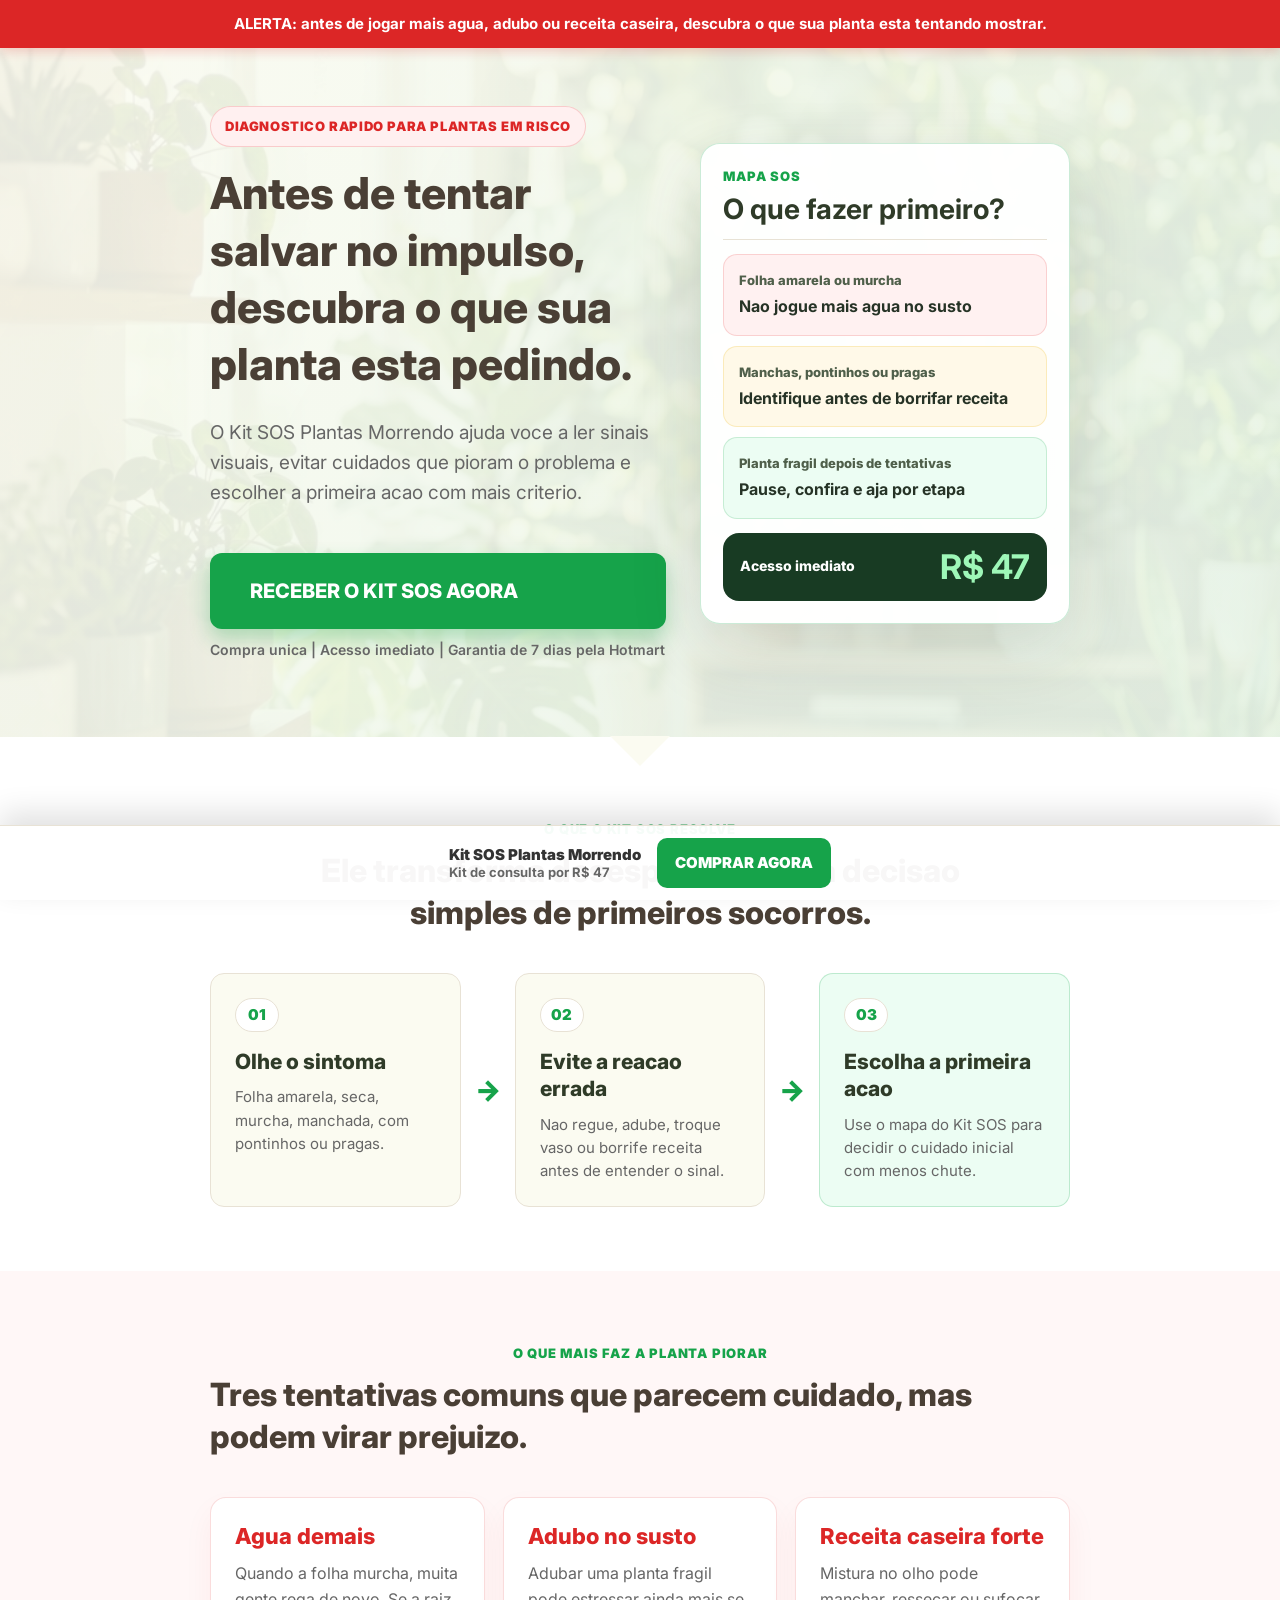
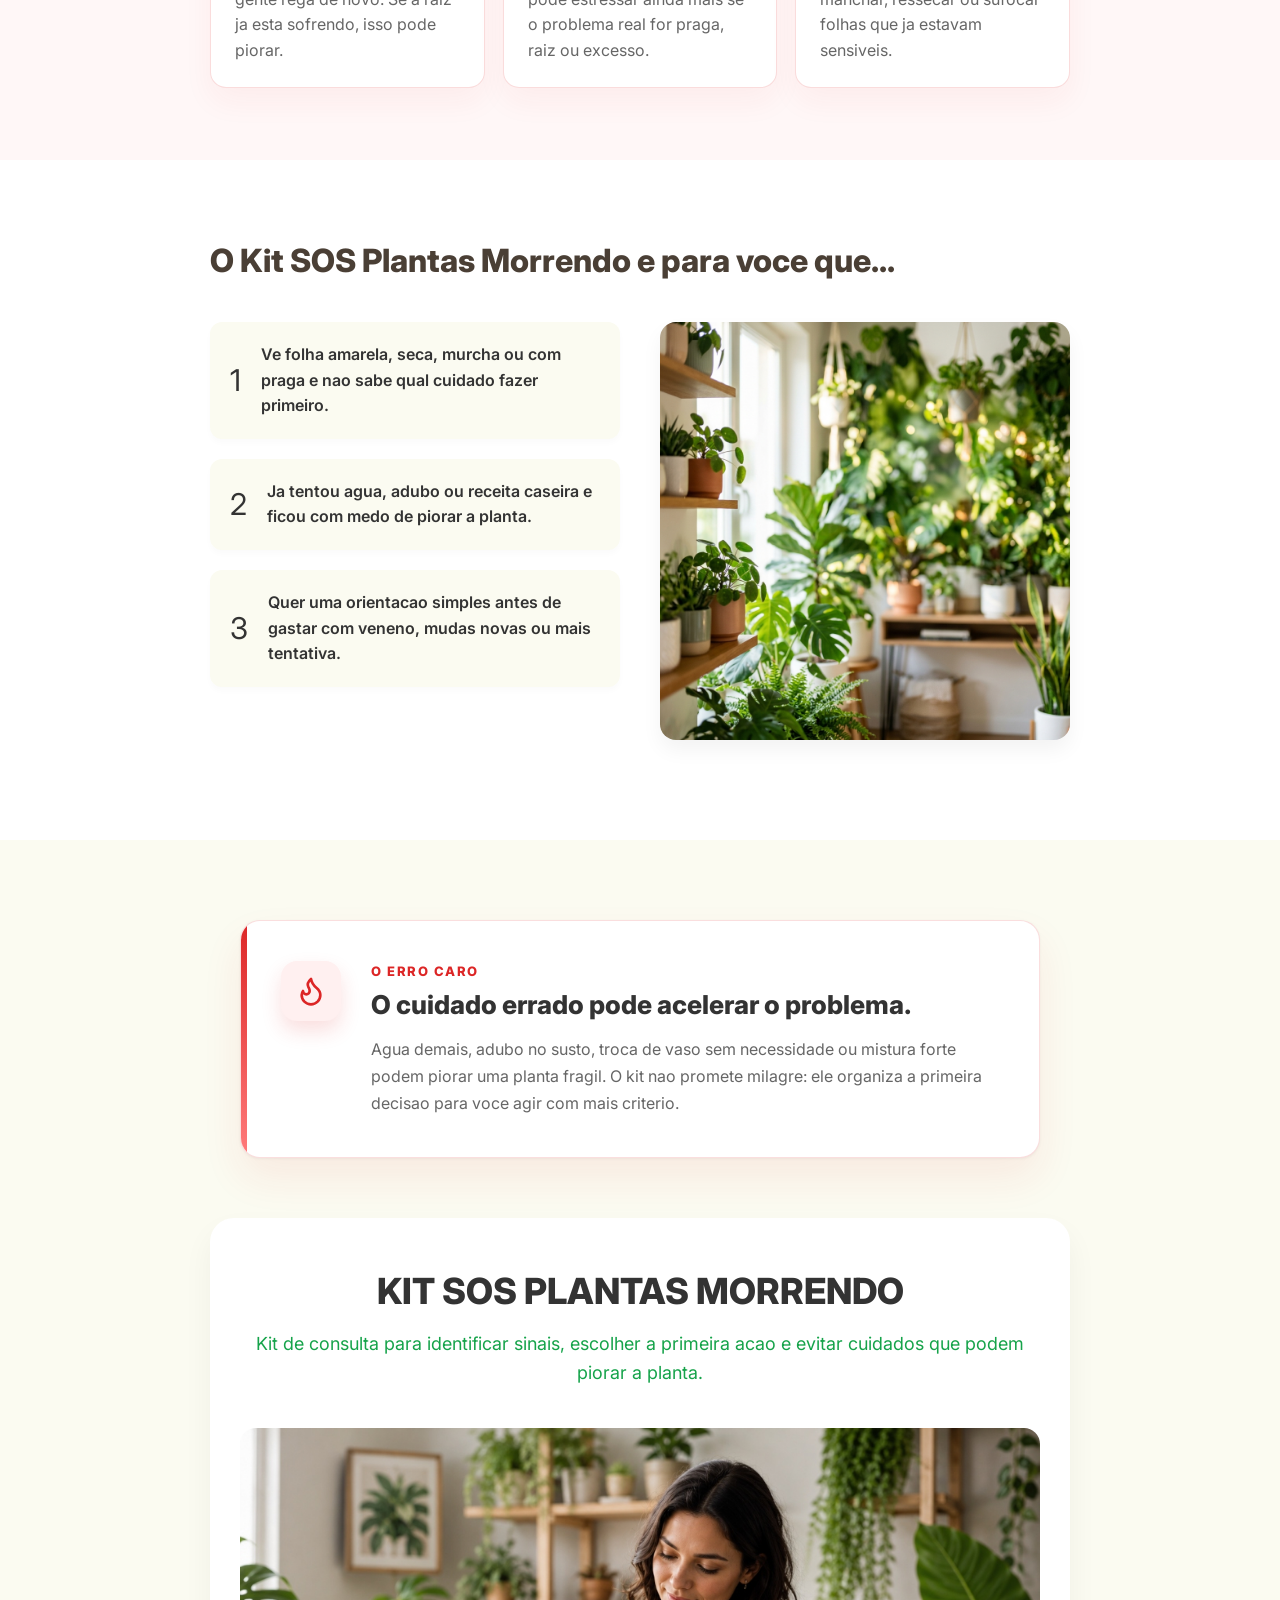
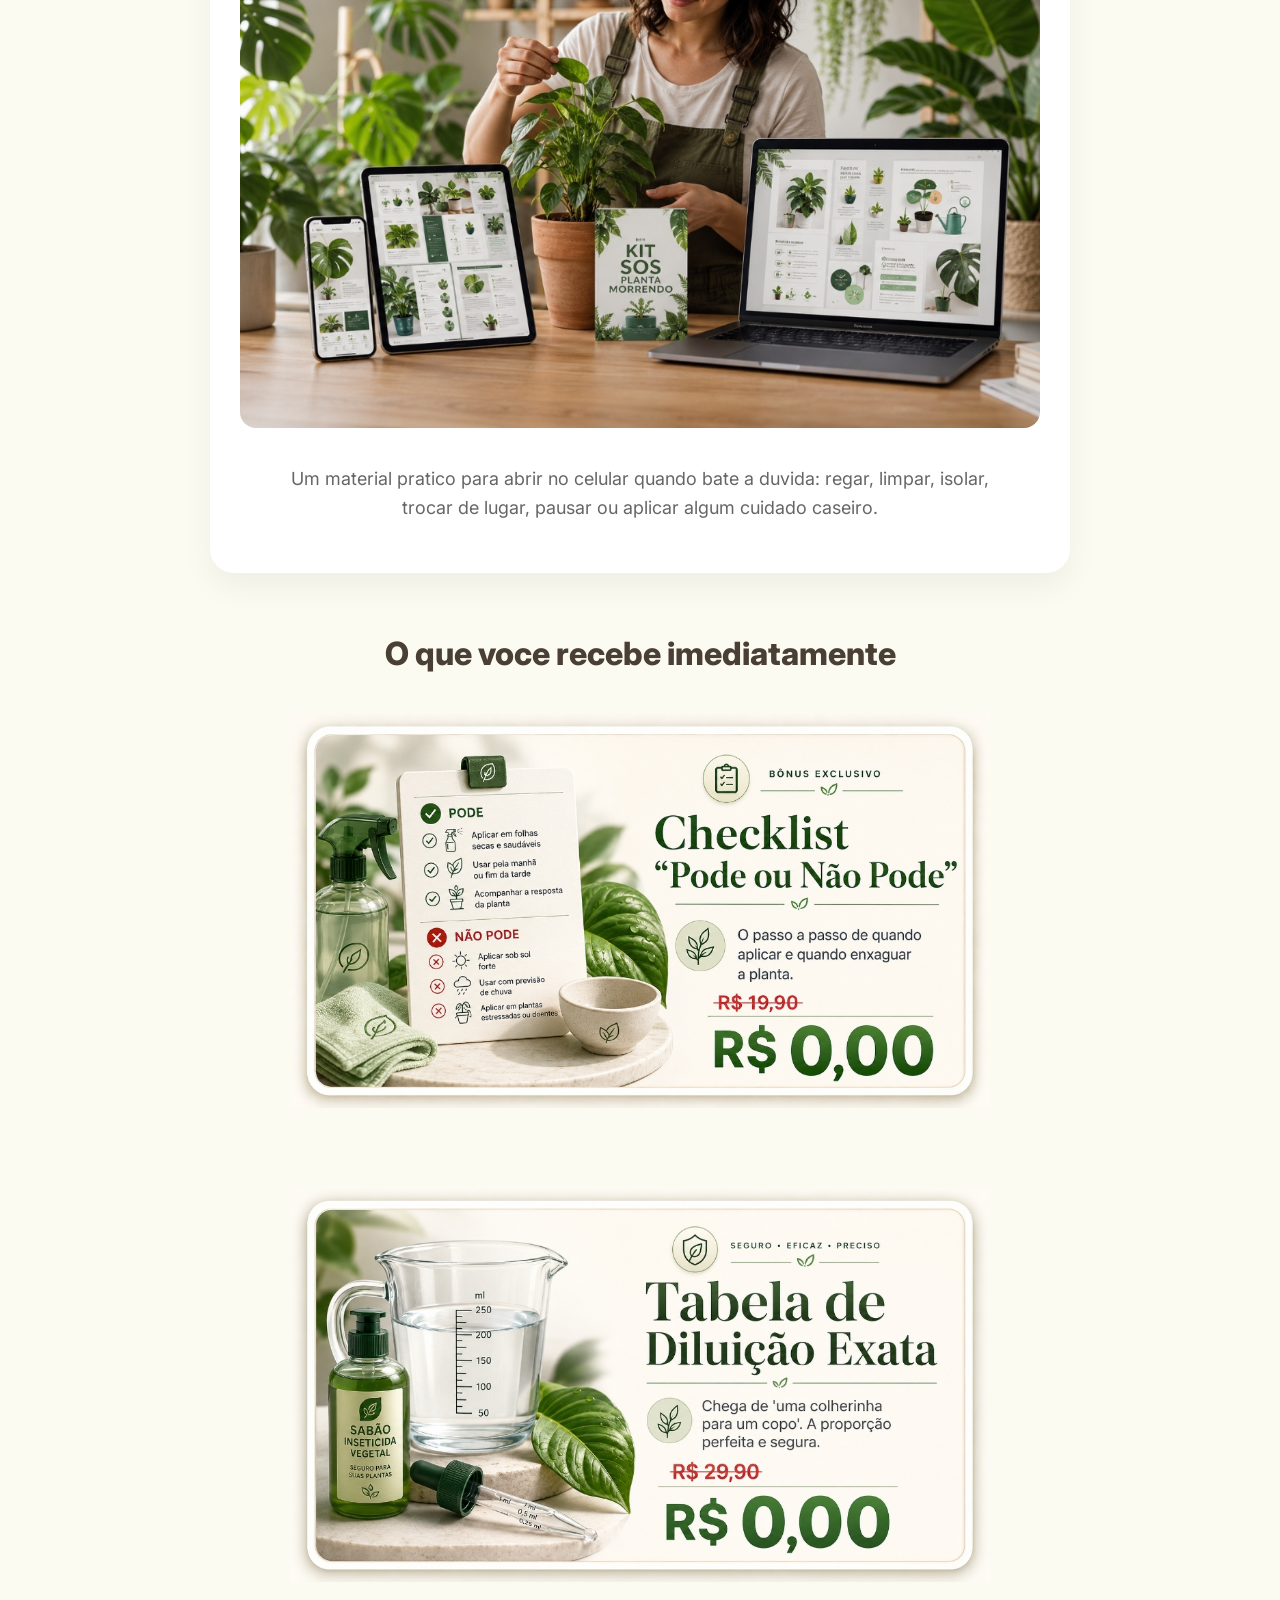
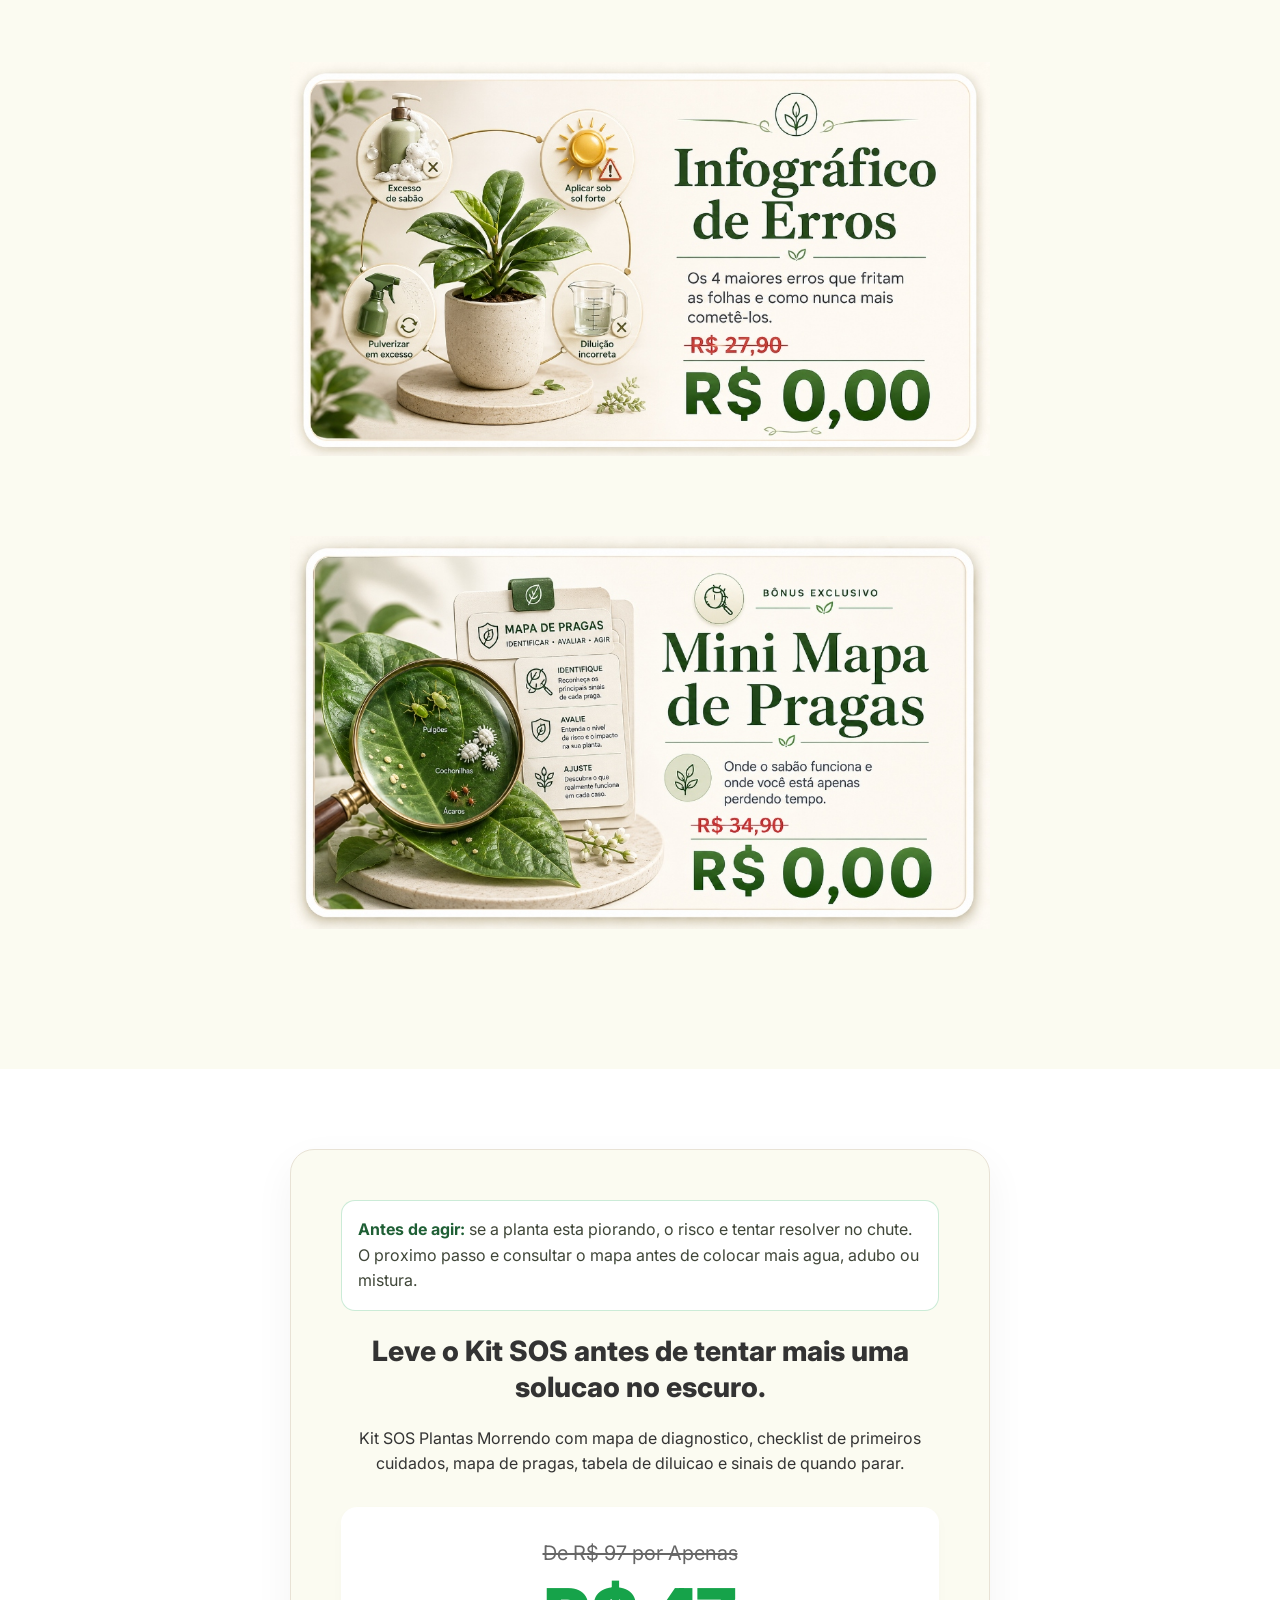
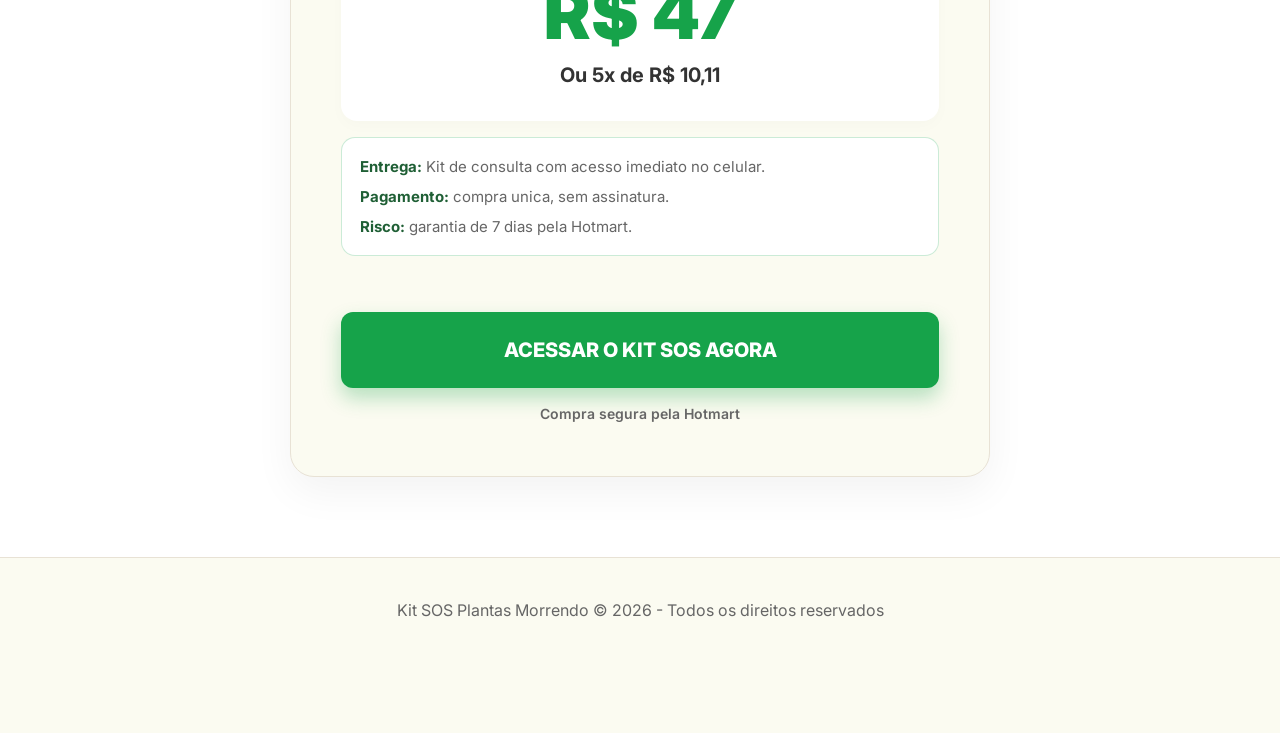
==== vendas.html @ 3dce49e3 "Redesign direct diagnostic funnel" ====
<!DOCTYPE html>
<html lang="pt-BR">
<head>
    <meta charset="UTF-8">
    <meta name="viewport" content="width=device-width, initial-scale=1.0">
    <title>Kit SOS Plantas Morrendo</title>
    <link rel="stylesheet" href="vendas.css">
    <link href="https://fonts.googleapis.com/css2?family=Inter:wght@400;600;700;800;900&display=swap" rel="stylesheet">
    <script src="tracking.js?v=20260601-1"></script>
</head>
<body>
    <div class="top-alert-banner">
        ALERTA: antes de jogar mais agua, adubo ou receita caseira, descubra o que sua planta esta tentando mostrar.
    </div>

    <header class="hero">
        <div class="container">
            <div class="hero-diagnostic">
                <div class="hero-copy-block">
                    <span class="hero-label">Diagnostico rapido para plantas em risco</span>
                    <h1 class="headline">Antes de tentar salvar no impulso, descubra o que sua planta esta pedindo.</h1>
                    <p class="subheadline">
                        O Kit SOS Plantas Morrendo ajuda voce a ler sinais visuais, evitar cuidados que pioram o problema e escolher a primeira acao com mais criterio.
                    </p>
                    <div class="hero-actions">
                        <a href="https://pay.hotmart.com/I105969372T?checkoutMode=10" class="btn-primary pulse-animation" data-checkout-source="hero">
                            RECEBER O KIT SOS AGORA
                        </a>
                        <p class="btn-subtext">Compra unica | Acesso imediato | Garantia de 7 dias pela Hotmart</p>
                    </div>
                </div>

                <div class="sos-panel">
                    <div class="sos-panel-header">
                        <span>Mapa SOS</span>
                        <strong>O que fazer primeiro?</strong>
                    </div>
                    <div class="symptom-row danger">
                        <span>Folha amarela ou murcha</span>
                        <strong>Nao jogue mais agua no susto</strong>
                    </div>
                    <div class="symptom-row warning">
                        <span>Manchas, pontinhos ou pragas</span>
                        <strong>Identifique antes de borrifar receita</strong>
                    </div>
                    <div class="symptom-row success">
                        <span>Planta fragil depois de tentativas</span>
                        <strong>Pause, confira e aja por etapa</strong>
                    </div>
                    <div class="sos-price">
                        <span>Acesso imediato</span>
                        <strong>R$ 47</strong>
                    </div>
                </div>
            </div>
        </div>
        <div class="triangle-divider"></div>
    </header>

    <section class="decision-section">
        <div class="container">
            <p class="section-eyebrow">O que o Kit SOS resolve</p>
            <h2 class="section-title">Ele transforma desespero em uma decisao simples de primeiros socorros.</h2>
            <div class="diagnostic-flow">
                <div class="flow-step">
                    <span>01</span>
                    <h3>Olhe o sintoma</h3>
                    <p>Folha amarela, seca, murcha, manchada, com pontinhos ou pragas.</p>
                </div>
                <div class="flow-arrow">-></div>
                <div class="flow-step">
                    <span>02</span>
                    <h3>Evite a reacao errada</h3>
                    <p>Nao regue, adube, troque vaso ou borrife receita antes de entender o sinal.</p>
                </div>
                <div class="flow-arrow">-></div>
                <div class="flow-step highlighted">
                    <span>03</span>
                    <h3>Escolha a primeira acao</h3>
                    <p>Use o mapa do Kit SOS para decidir o cuidado inicial com menos chute.</p>
                </div>
            </div>
        </div>
    </section>

    <section class="mistakes-section">
        <div class="container">
            <p class="section-eyebrow">O que mais faz a planta piorar</p>
            <h2 class="section-title">Tres tentativas comuns que parecem cuidado, mas podem virar prejuizo.</h2>
            <div class="mistake-grid">
                <div class="mistake-card">
                    <h3>Agua demais</h3>
                    <p>Quando a folha murcha, muita gente rega de novo. Se a raiz ja esta sofrendo, isso pode piorar.</p>
                </div>
                <div class="mistake-card">
                    <h3>Adubo no susto</h3>
                    <p>Adubar uma planta fragil pode estressar ainda mais se o problema real for praga, raiz ou excesso.</p>
                </div>
                <div class="mistake-card">
                    <h3>Receita caseira forte</h3>
                    <p>Mistura no olho pode manchar, ressecar ou sufocar folhas que ja estavam sensiveis.</p>
                </div>
            </div>
        </div>
    </section>

    <section class="for-you-section">
        <div class="container">
            <h2 class="section-title">O Kit SOS Plantas Morrendo e para voce que...</h2>

            <div class="for-you-grid">
                <div class="for-you-list">
                    <div class="for-you-item">
                        <div class="emoji">1</div>
                        <p>Ve folha amarela, seca, murcha ou com praga e nao sabe qual cuidado fazer primeiro.</p>
                    </div>
                    <div class="for-you-item">
                        <div class="emoji">2</div>
                        <p>Ja tentou agua, adubo ou receita caseira e ficou com medo de piorar a planta.</p>
                    </div>
                    <div class="for-you-item">
                        <div class="emoji">3</div>
                        <p>Quer uma orientacao simples antes de gastar com veneno, mudas novas ou mais tentativa.</p>
                    </div>
                </div>

                <div class="for-you-image">
                    <img src="assets/bg.png" alt="Pessoa cuidando de planta" class="sad-person-img">
                </div>
            </div>
        </div>
    </section>

    <section class="product-section">
        <div class="container text-center">
            <div class="premium-problem-card">
                <div class="problem-icon-wrapper pulse-animation">
                    <svg xmlns="http://www.w3.org/2000/svg" width="32" height="32" viewBox="0 0 24 24" fill="none" stroke="currentColor" stroke-width="2" stroke-linecap="round" stroke-linejoin="round"><path d="M8.5 14.5A2.5 2.5 0 0 0 11 12c0-1.38-.5-2-1-3-1.072-2.143-.224-4.054 2-6 .5 2.5 2 4.9 4 6.5 2 1.6 3 3.5 3 5.5a7 7 0 1 1-14 0c0-1.153.433-2.294 1-3a2.5 2.5 0 0 0 2.5 2.5z"/></svg>
                </div>
                <div class="problem-content">
                    <span class="problem-eyebrow">O erro caro</span>
                    <h3>O cuidado errado pode acelerar o problema.</h3>
                    <p>Agua demais, adubo no susto, troca de vaso sem necessidade ou mistura forte podem piorar uma planta fragil. O kit nao promete milagre: ele organiza a primeira decisao para voce agir com mais criterio.</p>
                </div>
            </div>

            <div class="product-reveal">
                <h1 class="product-logo">KIT SOS PLANTAS MORRENDO</h1>
                <p class="product-subtitle">Kit de consulta para identificar sinais, escolher a primeira acao e evitar cuidados que podem piorar a planta.</p>
                <img src="assets/kit-mockup-novo.jpg" alt="Kit SOS" class="product-hero-img" style="margin-bottom: 30px; width: 100%; max-width: 800px;">
                <p style="font-size: 18px; color: var(--text-muted); max-width: 700px; margin: 0 auto;">Um material pratico para abrir no celular quando bate a duvida: regar, limpar, isolar, trocar de lugar, pausar ou aplicar algum cuidado caseiro.</p>
            </div>

            <h2 class="section-title" style="margin-top: 60px;">O que voce recebe imediatamente</h2>
            <div class="deliverables-stack">
                <div class="deliverable-row"><img src="assets/entregavel-1.jpg" alt="Entregavel 1" class="del-full-image"></div>
                <div class="deliverable-row"><img src="assets/entregavel-2.jpg" alt="Entregavel 2" class="del-full-image"></div>
                <div class="deliverable-row"><img src="assets/entregavel-3.jpg" alt="Entregavel 3" class="del-full-image"></div>
                <div class="deliverable-row"><img src="assets/entregavel-4.jpg" alt="Entregavel 4" class="del-full-image"></div>
            </div>
        </div>
    </section>

    <section id="offer" class="offer-section">
        <div class="container text-center">
            <div class="offer-card">
                <div class="quiz-result-note">
                    <strong>Antes de agir:</strong> se a planta esta piorando, o risco e tentar resolver no chute. O proximo passo e consultar o mapa antes de colocar mais agua, adubo ou mistura.
                </div>

                <h2 class="offer-headline">Leve o Kit SOS antes de tentar mais uma solucao no escuro.</h2>
                <p class="offer-desc">Kit SOS Plantas Morrendo com mapa de diagnostico, checklist de primeiros cuidados, mapa de pragas, tabela de diluicao e sinais de quando parar.</p>

                <div class="price-box">
                    <p class="old-price">De R$ 97 por Apenas</p>
                    <div class="new-price">R$ 47</div>
                    <p class="installments">Ou 5x de R$ 10,11</p>
                </div>

                <div class="checkout-reassurance">
                    <div><strong>Entrega:</strong> Kit de consulta com acesso imediato no celular.</div>
                    <div><strong>Pagamento:</strong> compra unica, sem assinatura.</div>
                    <div><strong>Risco:</strong> garantia de 7 dias pela Hotmart.</div>
                </div>

                <a href="https://pay.hotmart.com/I105969372T?checkoutMode=10" class="btn-primary large pulse-animation" style="width: 100%; max-width: 100%;" data-checkout-source="offer_card">
                    ACESSAR O KIT SOS AGORA
                </a>

                <p class="btn-subtext" style="color: #666; margin-top: 15px;">Compra segura pela Hotmart</p>
            </div>
        </div>
    </section>

    <footer class="footer">
        <div class="container text-center">
            <p>Kit SOS Plantas Morrendo © 2026 - Todos os direitos reservados</p>
        </div>
    </footer>

    <div class="sticky-cta">
        <div>
            <strong>Kit SOS Plantas Morrendo</strong>
            <span>Kit de consulta por R$ 47</span>
        </div>
        <a href="https://pay.hotmart.com/I105969372T?checkoutMode=10" data-checkout-source="sticky_cta">Comprar agora</a>
    </div>
</body>
</html>
---- vendas.css ----
:root {
    --bg-main: #fbfbf1; /* Match the exact image background color */
    --bg-white: #ffffff;
    --primary-green: #16a34a;
    --text-main: #333333;
    --text-muted: #666666;
    --danger: #dc2626;
    --card-border: #e8e2d5;
}

* {
    margin: 0;
    padding: 0;
    box-sizing: border-box;
}

body {
    background-color: var(--bg-main);
    color: var(--text-main);
    font-family: 'Inter', sans-serif;
    line-height: 1.6;
    overflow-x: hidden;
}

.top-alert-banner {
    background-color: var(--danger);
    color: white;
    text-align: center;
    padding: 12px 20px;
    font-size: 15px;
    font-weight: 700;
    width: 100%;
    position: relative;
    z-index: 50;
    box-shadow: 0 4px 10px rgba(220, 38, 38, 0.2);
}

.container {
    width: 100%;
    max-width: 900px;
    margin: 0 auto;
    padding: 0 20px;
}
.text-center { text-align: center; }

h1, h2, h3, h4 {
    font-weight: 800;
    line-height: 1.3;
    color: var(--text-main);
}

.highlight-danger { color: var(--danger); }

/* Buttons */
.btn-primary {
    display: inline-block;
    background: var(--primary-green);
    color: white;
    font-size: 20px;
    font-weight: 800;
    text-decoration: none;
    padding: 22px 40px;
    border-radius: 12px;
    box-shadow: 0 10px 20px rgba(22, 163, 74, 0.3);
    transition: all 0.3s ease;
    text-transform: uppercase;
    width: 100%;
    max-width: 600px;
    margin-top: 30px;
}
.btn-primary:hover {
    transform: translateY(-3px);
    box-shadow: 0 15px 30px rgba(22, 163, 74, 0.4);
}
.btn-primary.compact {
    max-width: 420px;
    padding: 18px 26px;
    font-size: 18px;
    margin-top: 18px;
}
.btn-subtext {
    display: block;
    font-size: 14px;
    font-weight: 600;
    color: var(--text-muted);
    margin-top: 10px;
}
.pulse-animation {
    animation: pulseBtn 2s infinite;
}
@keyframes pulseBtn {
    0% { transform: scale(1); }
    50% { transform: scale(1.02); }
    100% { transform: scale(1); }
}

/* Hero Section */
.hero {
    padding: 58px 0 76px 0;
    background:
        linear-gradient(120deg, rgba(251, 251, 241, 0.92), rgba(232, 245, 233, 0.94)),
        url("assets/bg.png") center/cover;
    position: relative;
}
.hero-diagnostic {
    align-items: center;
    display: grid;
    gap: 34px;
    grid-template-columns: minmax(0, 1.05fr) minmax(320px, 0.85fr);
}
.hero-copy-block {
    max-width: 620px;
}
.hero-label {
    background: #fff0f0;
    border: 1px solid rgba(220, 38, 38, 0.18);
    border-radius: 999px;
    color: var(--danger);
    display: inline-block;
    font-size: 13px;
    font-weight: 900;
    letter-spacing: 0.6px;
    margin-bottom: 18px;
    padding: 9px 14px;
    text-transform: uppercase;
}
.headline {
    font-size: 44px;
    margin-bottom: 24px;
    color: #4a3f35; /* Dark brown/gray */
}
.subheadline {
    font-size: 19px;
    color: var(--text-muted);
    max-width: 610px;
    margin: 0 0 14px;
}
.hero-actions {
    max-width: 560px;
}
.sos-panel {
    background: rgba(255, 255, 255, 0.96);
    border: 1px solid rgba(22, 163, 74, 0.22);
    border-radius: 20px;
    box-shadow: 0 26px 70px rgba(47, 59, 40, 0.16);
    padding: 22px;
}
.sos-panel-header {
    border-bottom: 1px solid var(--card-border);
    margin-bottom: 14px;
    padding-bottom: 14px;
}
.sos-panel-header span {
    color: var(--primary-green);
    display: block;
    font-size: 13px;
    font-weight: 900;
    letter-spacing: 0.8px;
    text-transform: uppercase;
}
.sos-panel-header strong {
    color: #2f3b28;
    display: block;
    font-size: 28px;
    line-height: 1.15;
    margin-top: 6px;
}
.symptom-row {
    border-radius: 14px;
    display: grid;
    gap: 3px;
    margin-bottom: 10px;
    padding: 15px;
}
.symptom-row span {
    color: #4f5f4a;
    font-size: 13px;
    font-weight: 800;
}
.symptom-row strong {
    color: #263326;
    font-size: 16px;
}
.symptom-row.danger {
    background: #fff1f1;
    border: 1px solid rgba(220, 38, 38, 0.16);
}
.symptom-row.warning {
    background: #fff9e8;
    border: 1px solid rgba(234, 179, 8, 0.2);
}
.symptom-row.success {
    background: #ecfdf3;
    border: 1px solid rgba(22, 163, 74, 0.18);
}
.sos-price {
    align-items: center;
    background: #183b23;
    border-radius: 16px;
    color: #ffffff;
    display: flex;
    justify-content: space-between;
    margin-top: 14px;
    padding: 17px;
}
.sos-price span {
    font-size: 14px;
    font-weight: 800;
}
.sos-price strong {
    color: #9ef7b8;
    font-size: 34px;
    line-height: 1;
}

.hero-offer-panel {
    align-items: center;
    background: #ffffff;
    border: 1px solid rgba(22, 163, 74, 0.22);
    border-radius: 18px;
    box-shadow: 0 18px 42px rgba(22, 163, 74, 0.1);
    display: grid;
    gap: 18px;
    grid-template-columns: 1.4fr 0.7fr;
    margin: 28px auto 0;
    max-width: 780px;
    padding: 26px;
    text-align: left;
}
.hero-offer-kicker {
    color: var(--primary-green);
    display: block;
    font-size: 13px;
    font-weight: 900;
    letter-spacing: 0.7px;
    margin-bottom: 8px;
    text-transform: uppercase;
}
.hero-offer-copy h2 {
    color: #2f3b28;
    font-size: 28px;
    margin-bottom: 14px;
}
.hero-offer-copy ul {
    display: grid;
    gap: 10px;
    list-style: none;
}
.hero-offer-copy li {
    color: #3f4638;
    font-weight: 700;
    padding-left: 24px;
    position: relative;
}
.hero-offer-copy li::before {
    background: var(--primary-green);
    border-radius: 99px;
    content: "";
    height: 8px;
    left: 4px;
    position: absolute;
    top: 0.65em;
    width: 8px;
}
.hero-price-box {
    background: #ecfdf3;
    border: 1px solid rgba(22, 163, 74, 0.18);
    border-radius: 16px;
    padding: 22px;
    text-align: center;
}
.hero-price-box span,
.hero-price-box small {
    color: #4b6652;
    display: block;
    font-weight: 800;
}
.hero-price-box strong {
    color: var(--primary-green);
    display: block;
    font-size: 48px;
    line-height: 1;
    margin: 8px 0;
}
.compact-proof {
    margin-top: 28px;
    opacity: 0.96;
}
.compact-proof .ba-box {
    width: 220px;
}

.fast-offer-card {
    background: #ffffff;
    border: 2px solid rgba(22, 163, 74, 0.22);
    border-radius: 18px;
    box-shadow: 0 18px 40px rgba(22, 163, 74, 0.1);
    margin: 28px auto 0;
    max-width: 720px;
    padding: 26px;
    text-align: center;
}
.fast-offer-eyebrow {
    color: var(--primary-green);
    font-size: 13px;
    font-weight: 900;
    letter-spacing: 0.7px;
    margin-bottom: 8px;
    text-transform: uppercase;
}
.fast-offer-card h2 {
    color: #2f3b28;
    font-size: 26px;
    margin-bottom: 10px;
}
.fast-offer-card p {
    color: var(--text-muted);
    font-size: 16px;
    margin: 0 auto;
    max-width: 620px;
}
.fast-offer-points {
    display: flex;
    flex-wrap: wrap;
    gap: 10px;
    justify-content: center;
    margin-top: 18px;
}
.fast-offer-points span {
    background: #ecfdf3;
    border: 1px solid rgba(22, 163, 74, 0.2);
    border-radius: 999px;
    color: #116b34;
    font-size: 13px;
    font-weight: 800;
    padding: 8px 12px;
}

/* Before / After Container */
.before-after-container {
    display: flex;
    align-items: center;
    justify-content: center;
    gap: 20px;
    margin: 40px 0;
}
.ba-box {
    background: white;
    padding: 15px;
    border-radius: 16px;
    box-shadow: 0 15px 30px rgba(0,0,0,0.05);
    width: 280px;
    position: relative;
}
.ba-badge {
    position: absolute;
    top: -15px;
    left: 50%;
    transform: translateX(-50%);
    color: white;
    padding: 8px 16px;
    border-radius: 20px;
    font-size: 14px;
    font-weight: 800;
    white-space: nowrap;
    box-shadow: 0 5px 15px rgba(0,0,0,0.1);
}
.badge-danger { background: var(--danger); }
.badge-success { background: var(--primary-green); }

.ba-img {
    width: 100%;
    aspect-ratio: 9/16;
    height: auto;
    object-fit: contain;
    border-radius: 10px;
}
.ba-arrow {
    font-size: 40px;
    color: var(--primary-green);
    font-weight: 900;
    animation: pointRight 1.5s infinite ease-in-out;
}
@keyframes pointRight {
    0% { transform: translateX(0); }
    50% { transform: translateX(15px); }
    100% { transform: translateX(0); }
}

/* Triangle Divider */
.triangle-divider {
    width: 0; 
    height: 0; 
    border-left: 30px solid transparent;
    border-right: 30px solid transparent;
    border-top: 30px solid var(--bg-main);
    margin: 0 auto;
    position: absolute;
    bottom: -29px;
    left: 50%;
    transform: translateX(-50%);
    z-index: 10;
}

/* Decision Section */
.decision-section {
    background: #ffffff;
    padding: 82px 0 64px;
}
.section-eyebrow {
    color: var(--primary-green);
    font-size: 13px;
    font-weight: 900;
    letter-spacing: 0.8px;
    margin-bottom: 10px;
    text-align: center;
    text-transform: uppercase;
}
.decision-section .section-title {
    margin-left: auto;
    margin-right: auto;
    max-width: 760px;
    text-align: center;
}
.diagnostic-flow {
    align-items: stretch;
    display: grid;
    gap: 14px;
    grid-template-columns: 1fr auto 1fr auto 1fr;
}
.flow-step {
    background: var(--bg-main);
    border: 1px solid var(--card-border);
    border-radius: 14px;
    padding: 24px;
}
.flow-step.highlighted {
    background: #ecfdf3;
    border-color: rgba(22, 163, 74, 0.22);
}
.flow-step span {
    align-items: center;
    background: #ffffff;
    border: 1px solid var(--card-border);
    border-radius: 999px;
    color: var(--primary-green);
    display: flex;
    font-size: 15px;
    font-weight: 900;
    height: 34px;
    justify-content: center;
    margin-bottom: 16px;
    width: 44px;
}
.flow-step h3 {
    color: #2f3b28;
    font-size: 21px;
    margin-bottom: 10px;
}
.flow-step p {
    color: var(--text-muted);
    font-size: 15px;
    line-height: 1.55;
}
.flow-arrow {
    align-self: center;
    color: var(--primary-green);
    font-size: 28px;
    font-weight: 900;
}

.mistakes-section {
    background: #fff7f7;
    padding: 72px 0;
}
.mistake-grid {
    display: grid;
    gap: 18px;
    grid-template-columns: repeat(3, 1fr);
}
.mistake-card {
    background: #ffffff;
    border: 1px solid rgba(220, 38, 38, 0.16);
    border-radius: 16px;
    box-shadow: 0 14px 30px rgba(220, 38, 38, 0.05);
    padding: 24px;
}
.mistake-card h3 {
    color: var(--danger);
    font-size: 22px;
    margin-bottom: 10px;
}
.mistake-card p {
    color: var(--text-muted);
    font-size: 16px;
}

/* For You Section */
.for-you-section {
    padding: 80px 0 60px 0;
    background: white;
}
.section-title {
    font-size: 32px;
    margin-bottom: 40px;
    color: #4a3f35;
}
.for-you-grid {
    display: flex;
    align-items: stretch;
    gap: 40px;
    margin-bottom: 40px;
}
.for-you-list {
    flex: 1;
    display: flex;
    flex-direction: column;
    gap: 20px;
}
.for-you-item {
    background: var(--bg-main);
    padding: 20px;
    border-radius: 12px;
    display: flex;
    align-items: center;
    gap: 20px;
    box-shadow: 0 4px 6px rgba(0,0,0,0.02);
}
.for-you-item .emoji {
    font-size: 30px;
}
.for-you-item p {
    font-weight: 600;
    font-size: 16px;
}
.for-you-image {
    flex: 1;
}
.sad-person-img {
    width: 100%;
    height: 100%;
    object-fit: cover;
    border-radius: 16px;
    box-shadow: 0 10px 20px rgba(0,0,0,0.05);
}

.enfim-box {
    text-align: center;
    max-width: 700px;
    margin: 60px auto 0 auto;
}
.enfim-box p {
    font-size: 20px;
    color: var(--text-muted);
    font-weight: 600;
    margin-bottom: 10px;
}
.enfim-box h3 {
    font-size: 24px;
    color: var(--primary-green);
}

/* Product Details */
.product-section {
    padding: 80px 0;
    background: var(--bg-main);
}
.premium-problem-card {
    background: #ffffff;
    border-radius: 20px;
    padding: 40px;
    margin: 0 auto 60px auto;
    max-width: 800px;
    display: flex;
    gap: 30px;
    align-items: flex-start;
    text-align: left;
    box-shadow: 0 20px 40px rgba(220, 38, 38, 0.08), 0 1px 3px rgba(0,0,0,0.05);
    border: 1px solid rgba(220, 38, 38, 0.15);
    position: relative;
    overflow: hidden;
}
.premium-problem-card::before {
    content: '';
    position: absolute;
    top: 0;
    left: 0;
    width: 6px;
    height: 100%;
    background: linear-gradient(180deg, var(--danger) 0%, #ff7b7b 100%);
}
.problem-icon-wrapper {
    background: #fff0f0;
    color: var(--danger);
    width: 60px;
    height: 60px;
    border-radius: 16px;
    display: flex;
    align-items: center;
    justify-content: center;
    flex-shrink: 0;
    box-shadow: 0 10px 20px rgba(220, 38, 38, 0.15);
}
.problem-content {
    flex: 1;
}
.problem-eyebrow {
    font-size: 13px;
    text-transform: uppercase;
    font-weight: 800;
    color: var(--danger);
    letter-spacing: 1.5px;
    margin-bottom: 8px;
    display: block;
}
.problem-content h3 {
    font-size: 26px;
    color: var(--text-main);
    margin-bottom: 15px;
    line-height: 1.2;
}
.problem-content p {
    font-size: 16px;
    color: var(--text-muted);
    line-height: 1.7;
}
.text-danger {
    color: var(--danger);
    font-weight: 700;
}

.product-reveal {
    background: white;
    padding: 50px 20px;
    border-radius: 24px;
    box-shadow: 0 15px 30px rgba(0,0,0,0.05);
}
.product-logo {
    font-size: 36px;
    color: var(--text-main);
    margin-bottom: 15px;
}
.product-subtitle {
    font-size: 18px;
    color: var(--primary-green);
    margin-bottom: 40px;
}
.product-hero-img {
    max-width: 100%;
    width: 500px;
    border-radius: 16px;
}

.deliverables-stack {
    display: flex;
    flex-direction: column;
    gap: 20px;
    max-width: 750px;
    margin: 40px auto 0 auto;
}
.deliverable-row {
    background: transparent;
    display: flex;
    flex-direction: column;
    align-items: center;
    gap: 15px;
    margin-bottom: 60px;
}
.del-full-image {
    width: 100%;
    max-width: 700px;
    height: auto;
    transition: transform 0.4s cubic-bezier(0.175, 0.885, 0.32, 1.275);
    cursor: pointer;
}
.del-full-image:hover {
    transform: scale(1.03);
}
.del-price {
    display: flex;
    flex-direction: row;
    align-items: center;
    justify-content: center;
    gap: 15px;
}
.price-strikethrough {
    font-size: 20px;
    color: var(--danger);
    text-decoration: line-through;
    font-weight: 600;
}
.price-free {
    font-size: 28px;
    color: var(--primary-green);
    font-weight: 900;
    background: #e8f5e9;
    padding: 5px 15px;
    border-radius: 8px;
}

/* Offer Section */
.offer-section {
    padding: 80px 0;
    background: white;
}

.wpp-grid {
    display: grid;
    grid-template-columns: repeat(auto-fit, minmax(250px, 1fr));
    gap: 20px;
    margin-bottom: 60px;
}
.wpp-print {
    background: var(--bg-main);
    padding: 10px;
    border-radius: 12px;
    border: 1px solid var(--card-border);
    box-shadow: 0 10px 20px rgba(0,0,0,0.02);
}
.wpp-print img {
    width: 100%;
    border-radius: 8px;
}

.offer-card {
    background: var(--bg-main);
    padding: 50px;
    border-radius: 24px;
    max-width: 700px;
    margin: 0 auto;
    border: 1px solid var(--card-border);
    box-shadow: 0 15px 40px rgba(0,0,0,0.05);
}
.quiz-result-note {
    background: #ffffff;
    border: 1px solid rgba(22, 163, 74, 0.22);
    border-radius: 14px;
    color: #3f4638;
    margin-bottom: 22px;
    padding: 16px;
    text-align: left;
}
.quiz-result-note strong {
    color: #1f5f35;
}
.offer-headline {
    font-size: 28px;
    margin-bottom: 20px;
}
.price-box {
    background: white;
    padding: 30px;
    border-radius: 16px;
    margin: 30px 0;
    box-shadow: 0 5px 15px rgba(0,0,0,0.02);
}
.checkout-reassurance {
    background: #ffffff;
    border: 1px solid rgba(22, 163, 74, 0.22);
    border-radius: 14px;
    color: var(--text-muted);
    display: grid;
    gap: 8px;
    margin: -14px 0 26px;
    padding: 18px;
    text-align: left;
}
.checkout-reassurance div {
    font-size: 15px;
    line-height: 1.45;
}
.checkout-reassurance strong {
    color: #1f5f35;
}
.old-price {
    font-size: 20px;
    text-decoration: line-through;
    color: var(--text-muted);
}
.new-price {
    font-size: 70px;
    font-weight: 900;
    color: var(--primary-green);
    line-height: 1;
    margin: 10px 0;
}
.installments {
    font-size: 20px;
    font-weight: 700;
}

/* Footer */
.footer {
    padding: 40px 0 110px;
    background: var(--bg-main);
    color: var(--text-muted);
    border-top: 1px solid var(--card-border);
}

.sticky-cta {
    align-items: center;
    background: rgba(255, 255, 255, 0.96);
    border-top: 1px solid var(--card-border);
    bottom: 0;
    box-shadow: 0 -12px 30px rgba(0, 0, 0, 0.12);
    display: flex;
    gap: 16px;
    justify-content: center;
    left: 0;
    padding: 12px 18px;
    position: fixed;
    right: 0;
    z-index: 9998;
}
.sticky-cta div {
    display: flex;
    flex-direction: column;
    line-height: 1.25;
}
.sticky-cta strong {
    color: var(--text-main);
    font-size: 15px;
    font-weight: 900;
}
.sticky-cta span {
    color: var(--text-muted);
    font-size: 13px;
    font-weight: 700;
}
.sticky-cta a {
    background: var(--primary-green);
    border-radius: 10px;
    color: #ffffff;
    font-size: 15px;
    font-weight: 900;
    padding: 13px 18px;
    text-decoration: none;
    text-transform: uppercase;
    white-space: nowrap;
}

/* Testimonial Carousel */
.testimonial-carousel-container {
    height: 350px;
    width: 100%;
    display: flex;
    flex-direction: column;
    align-items: center;
    justify-content: center;
    position: relative;
    margin-bottom: 60px;
}
.tc-wrapper {
    position: relative;
    width: 320px;
    height: 280px;
}
.tc-card {
    position: absolute;
    width: 100%;
    height: 100%;
    border-radius: 16px;
    background: white; /* clear white */
    box-shadow: 0 10px 30px rgba(0,0,0,0.08);
    border: 1px solid var(--card-border);
    padding: 30px 20px;
    display: flex;
    flex-direction: column;
    align-items: center;
    gap: 15px;
    transition: all 0.4s cubic-bezier(0.175, 0.885, 0.32, 1.275);
    opacity: 0;
    pointer-events: none;
    z-index: 0;
    transform: scale(0.9) translateY(20px);
}
.tc-card.active {
    opacity: 1;
    pointer-events: auto;
    z-index: 3;
    transform: scale(1) translateY(0);
}
.tc-card.next1 {
    opacity: 0.8;
    z-index: 2;
    transform: scale(0.95) translateY(15px);
}
.tc-card.next2 {
    opacity: 0.5;
    z-index: 1;
    transform: scale(0.9) translateY(30px);
}

.tc-arrows {
    position: absolute;
    top: 15px;
    left: 0;
    right: 0;
    display: flex;
    justify-content: space-between;
    padding: 0 20px;
    opacity: 0;
    transition: opacity 0.3s ease;
}
.tc-card.active .tc-arrows {
    opacity: 1;
}
.tc-prev, .tc-next {
    font-size: 24px;
    cursor: pointer;
    color: #cbd5e1;
    user-select: none;
    transition: color 0.2s ease;
}
.tc-prev:hover, .tc-next:hover {
    color: var(--primary-green);
}
.tc-avatar {
    width: 70px;
    height: 70px;
    border-radius: 50%;
    object-fit: cover;
}
.tc-icon {
    background: #e8f5e9;
    color: var(--primary-green);
    display: flex;
    align-items: center;
    justify-content: center;
    font-size: 28px;
    font-weight: 900;
    border: 2px solid rgba(22, 163, 74, 0.25);
}
.tc-name {
    font-size: 18px;
    font-weight: 700;
    color: var(--text-main);
    margin: 0;
}
.tc-desc {
    font-size: 14px;
    color: var(--text-muted);
    text-align: center;
}

.tc-dots {
    display: flex;
    gap: 8px;
    margin-top: 30px;
}
.tc-dot {
    width: 8px;
    height: 8px;
    border-radius: 50%;
    background: #cbd5e1;
    cursor: pointer;
    transition: background 0.3s ease;
}
.tc-dot.active {
    background: var(--primary-green);
}

/* Sales Notification */
.sales-notification {
    position: fixed;
    bottom: 30px;
    left: 30px;
    background: white;
    border-radius: 12px;
    box-shadow: 0 15px 35px rgba(0,0,0,0.1), 0 5px 15px rgba(0,0,0,0.05);
    display: flex;
    align-items: center;
    gap: 15px;
    padding: 15px 20px;
    z-index: 9999;
    border: 1px solid var(--card-border);
    transform: translateY(150px);
    opacity: 0;
    visibility: hidden;
    transition: all 0.5s cubic-bezier(0.175, 0.885, 0.32, 1.275);
    max-width: 320px;
}
.sales-notification.show {
    transform: translateY(0);
    opacity: 1;
    visibility: visible;
}
.sn-icon {
    width: 40px;
    height: 40px;
    border-radius: 50%;
    background: #e8f5e9;
    color: var(--primary-green);
    display: flex;
    align-items: center;
    justify-content: center;
    flex-shrink: 0;
}
.sn-content {
    display: flex;
    flex-direction: column;
    text-align: left;
}
.sn-title {
    font-size: 13px;
    font-weight: 800;
    color: var(--text-main);
    margin-bottom: 2px;
}
.sn-desc {
    font-size: 12px;
    color: var(--text-muted);
    line-height: 1.4;
    margin-bottom: 4px;
}
.sn-time {
    font-size: 11px;
    color: var(--primary-green);
    font-weight: 600;
}

/* Responsive */
@media (max-width: 768px) {
    .for-you-grid { flex-direction: column; }
    .before-after-container { flex-direction: column; }
    .ba-arrow { 
        animation: pointDown 1.5s infinite ease-in-out; 
    }
    .sales-notification {
        left: 20px;
        right: 20px;
        bottom: 20px;
        max-width: none;
    }
    .hero {
        padding: 34px 0 56px 0;
    }
    .hero-diagnostic {
        grid-template-columns: 1fr;
    }
    .headline {
        font-size: 31px;
    }
    .subheadline {
        font-size: 16px;
        margin-bottom: 10px;
    }
    .sos-panel-header strong {
        font-size: 24px;
    }
    .hero-offer-panel {
        grid-template-columns: 1fr;
        padding: 20px;
    }
    .hero-price-box strong {
        font-size: 42px;
    }
    .compact-proof .ba-box {
        max-width: 220px;
        width: 100%;
    }
    .fast-offer-card {
        margin-top: 22px;
        padding: 20px 16px;
    }
    .fast-offer-card h2 {
        font-size: 22px;
    }
    .sticky-cta {
        justify-content: space-between;
        padding: 10px 12px;
    }
    .sticky-cta strong {
        font-size: 13px;
    }
    .sticky-cta span {
        font-size: 12px;
    }
    .sticky-cta a {
        font-size: 13px;
        padding: 12px 13px;
    }
    .decision-section {
        padding: 64px 0 46px;
    }
    .diagnostic-flow,
    .mistake-grid {
        grid-template-columns: 1fr;
    }
    .flow-arrow {
        display: none;
    }
}

@media (max-width: 600px) {
    .deliverable-row {
        flex-direction: column;
        text-align: center;
    }
    .del-price {
        align-items: center;
        margin-top: 15px;
    }
}

@keyframes pointDown {
    0% { transform: rotate(90deg) translateX(0); }
    50% { transform: rotate(90deg) translateX(15px); }
    100% { transform: rotate(90deg) translateX(0); }
}
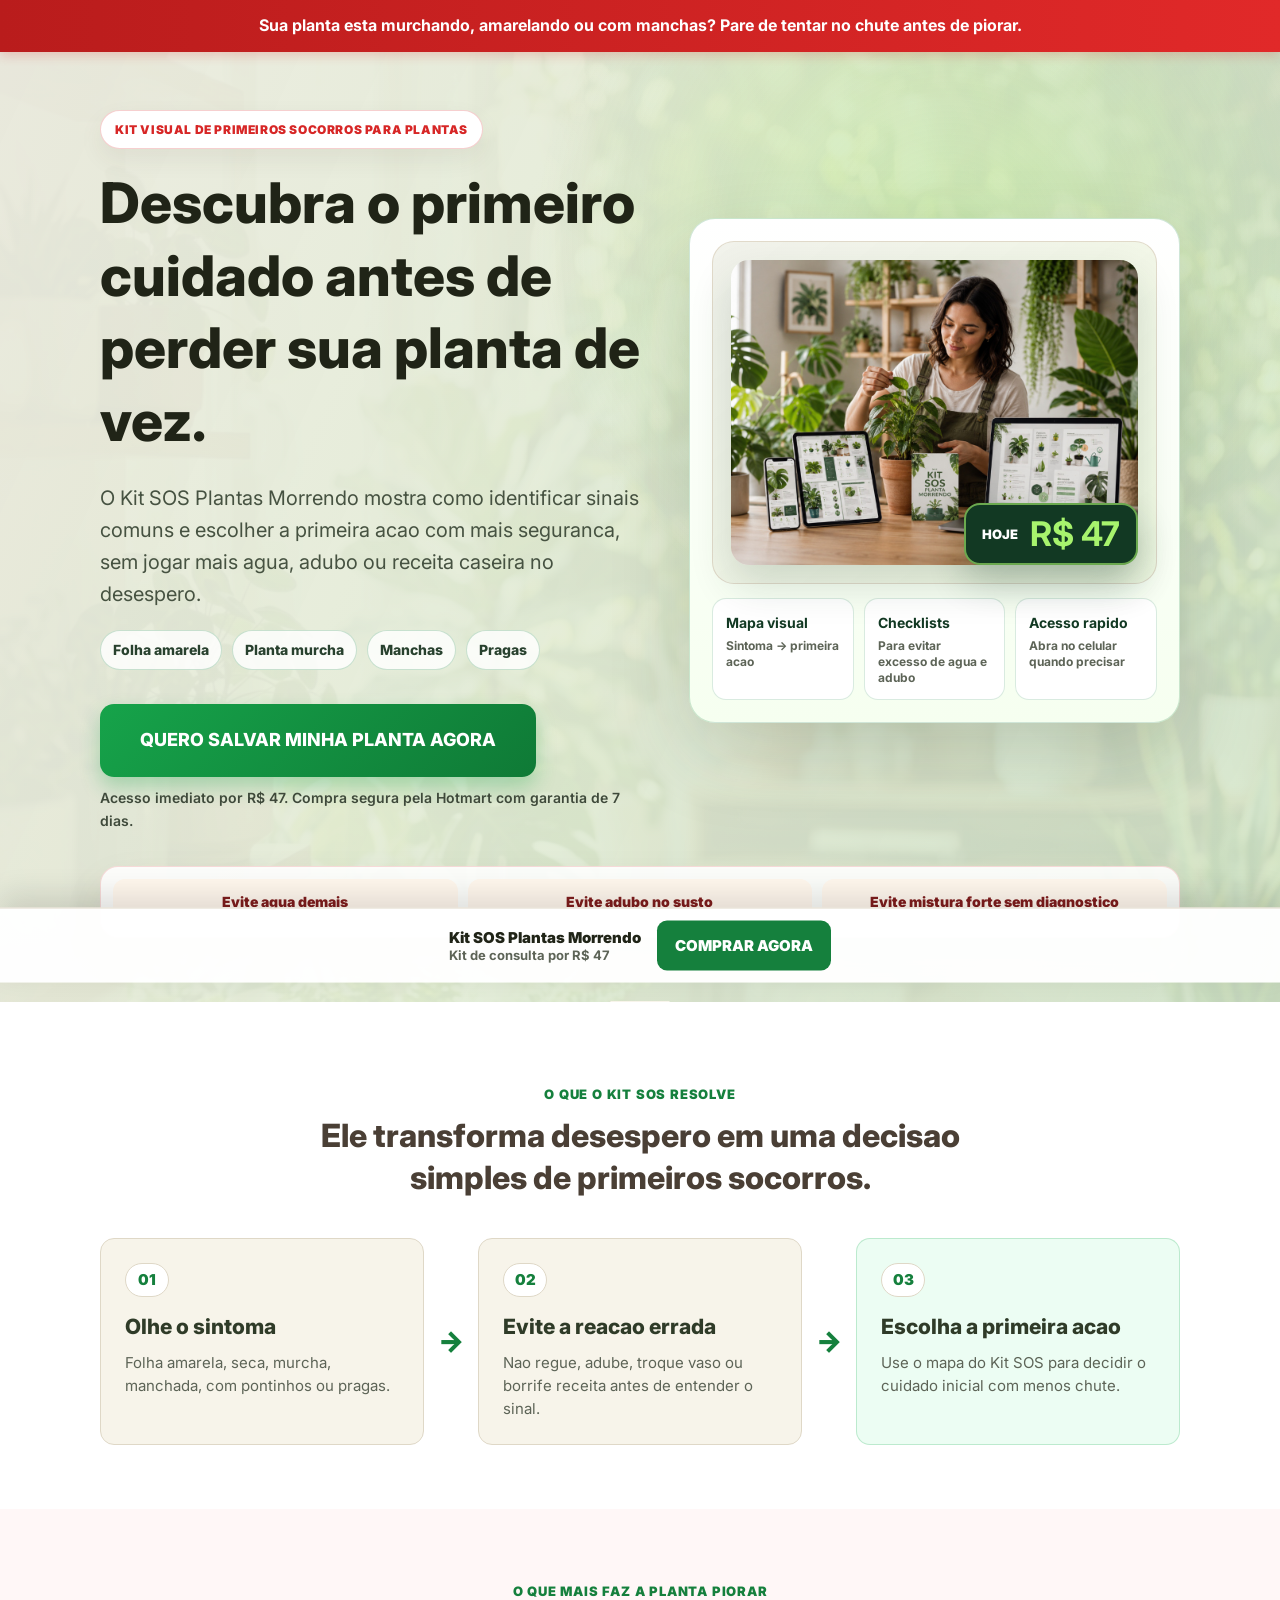
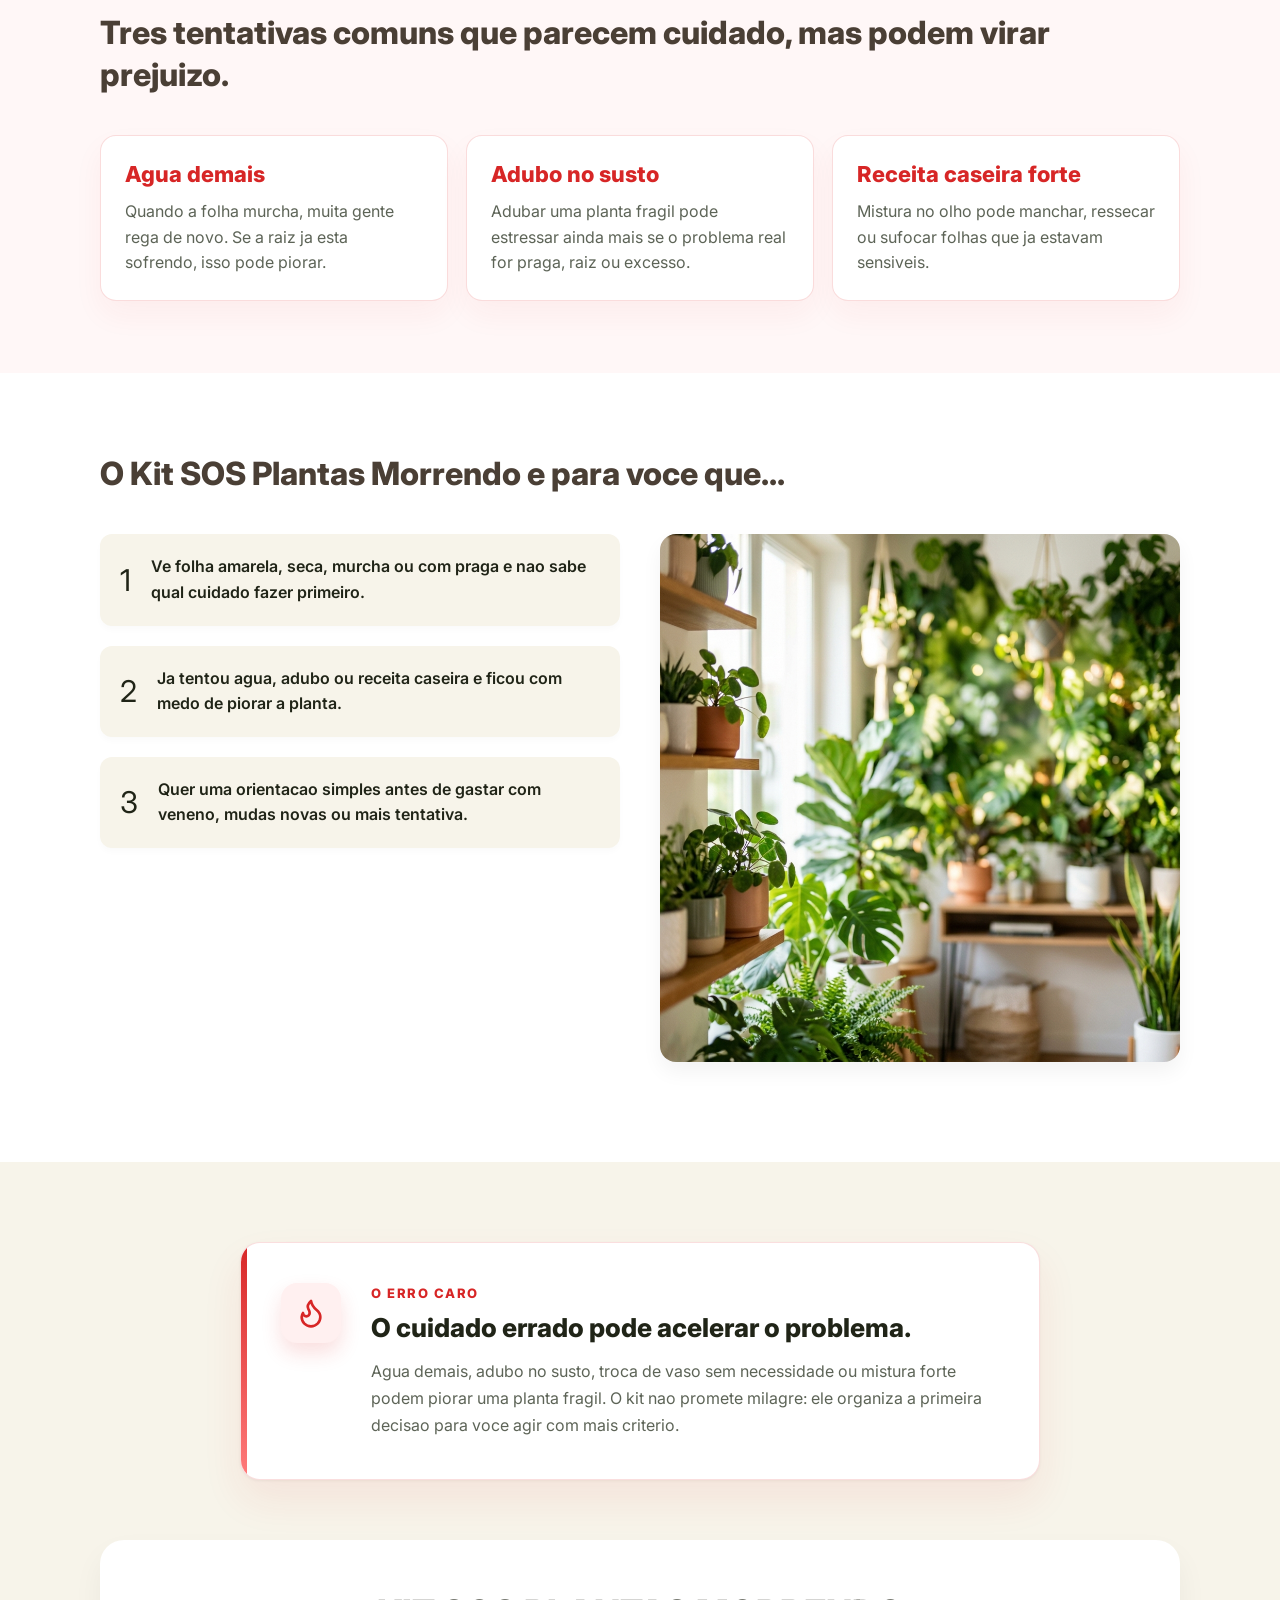
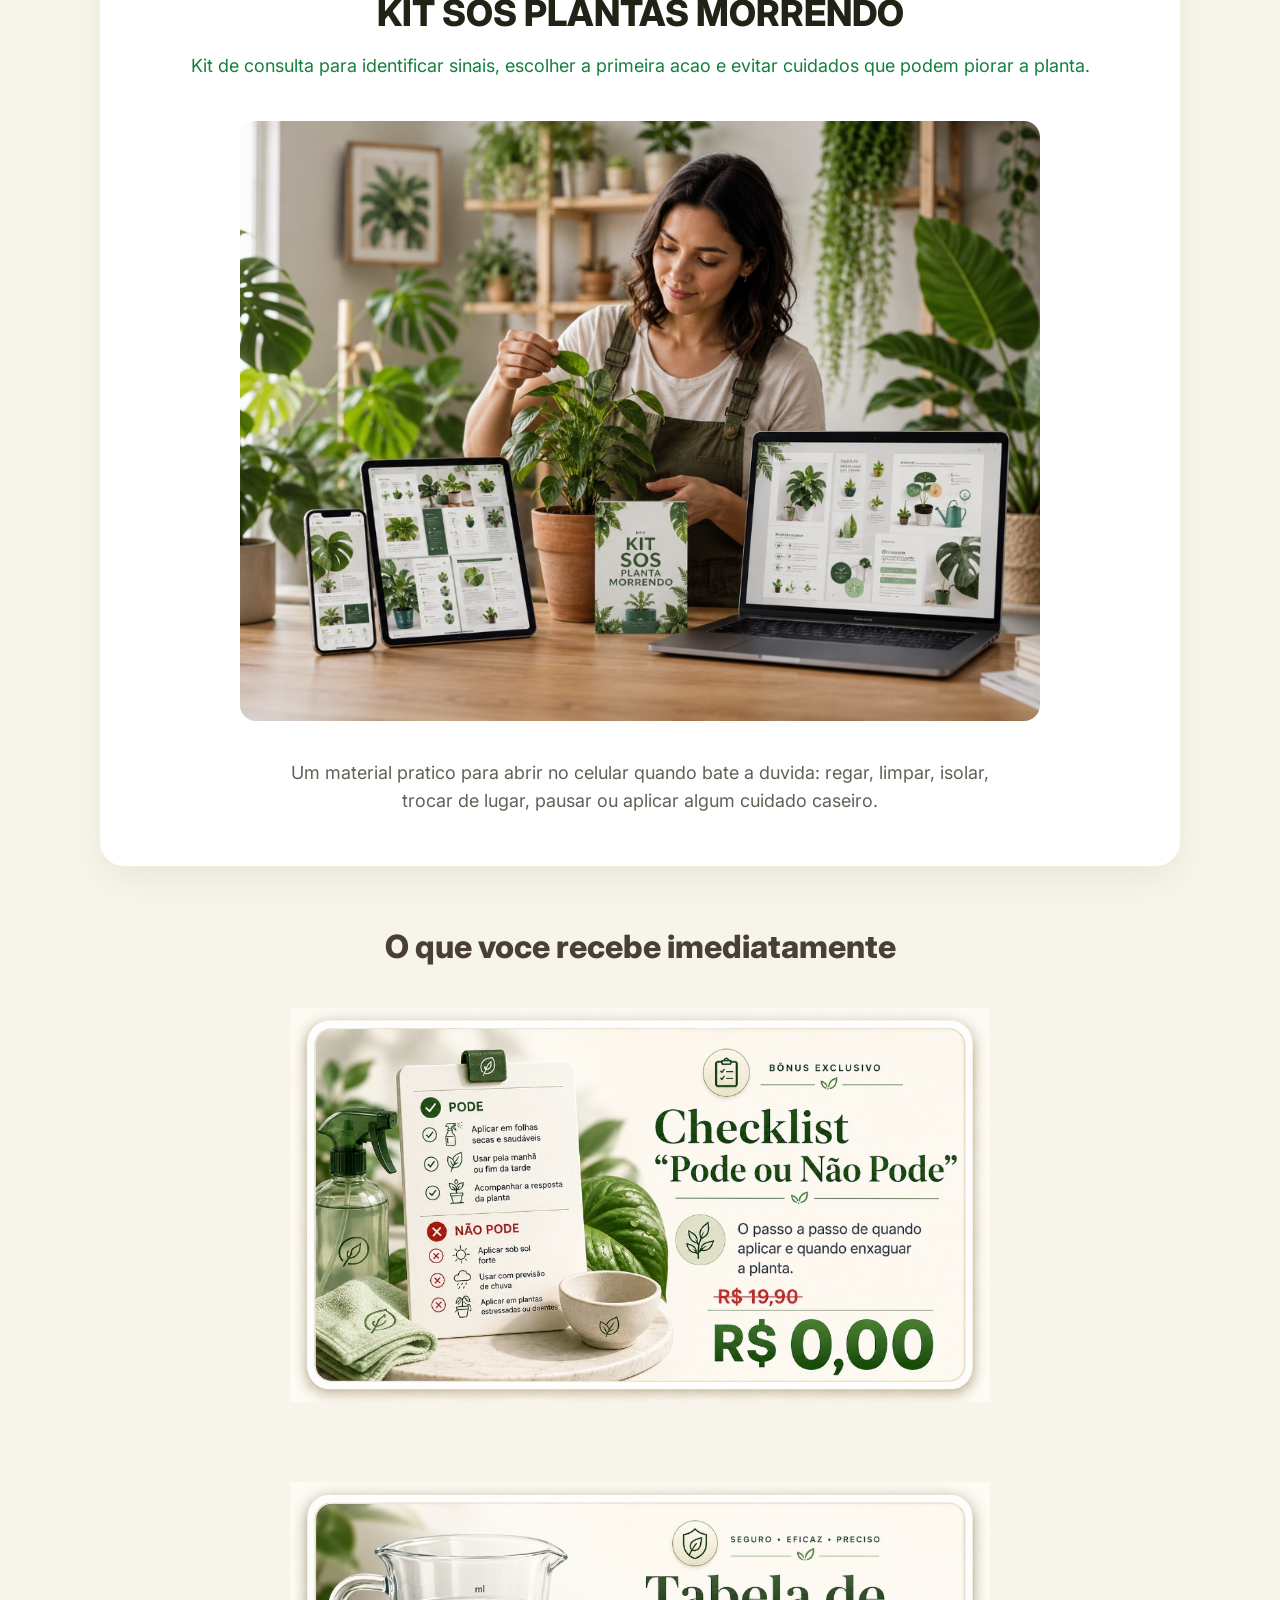
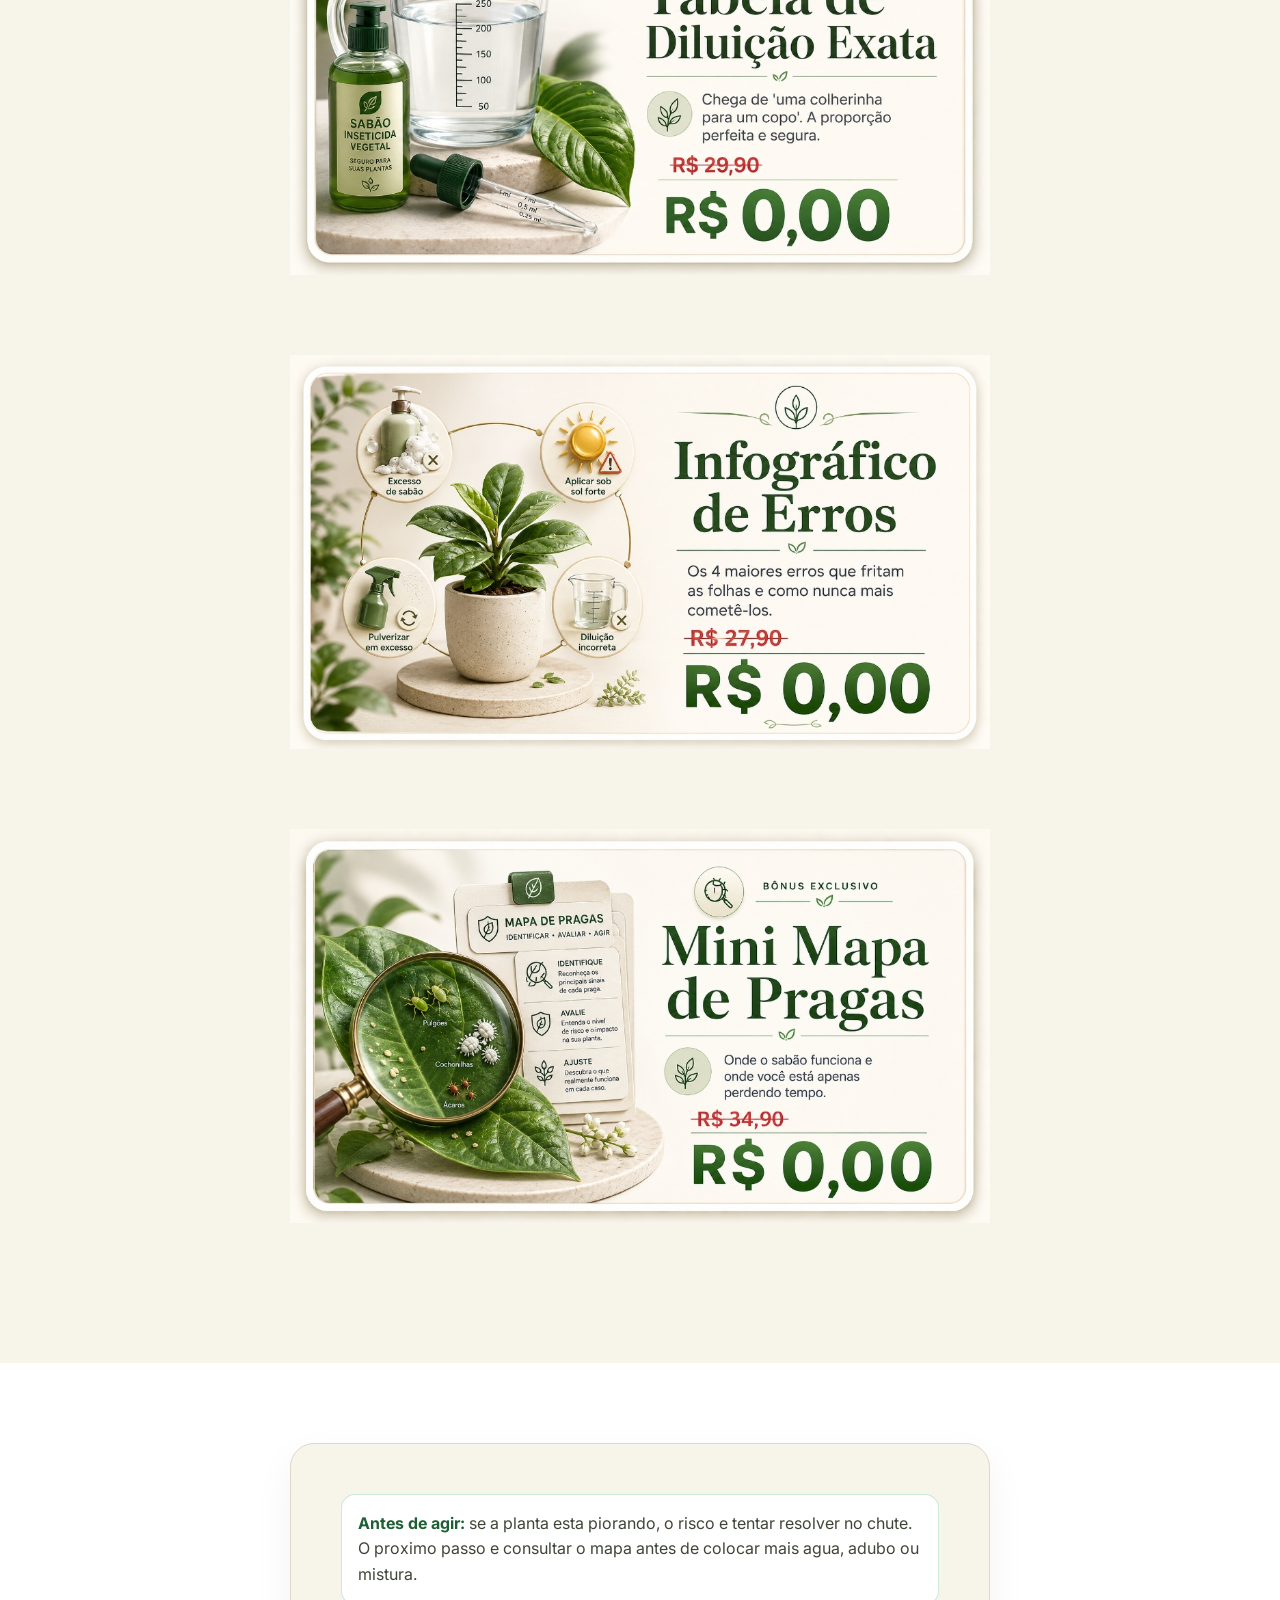
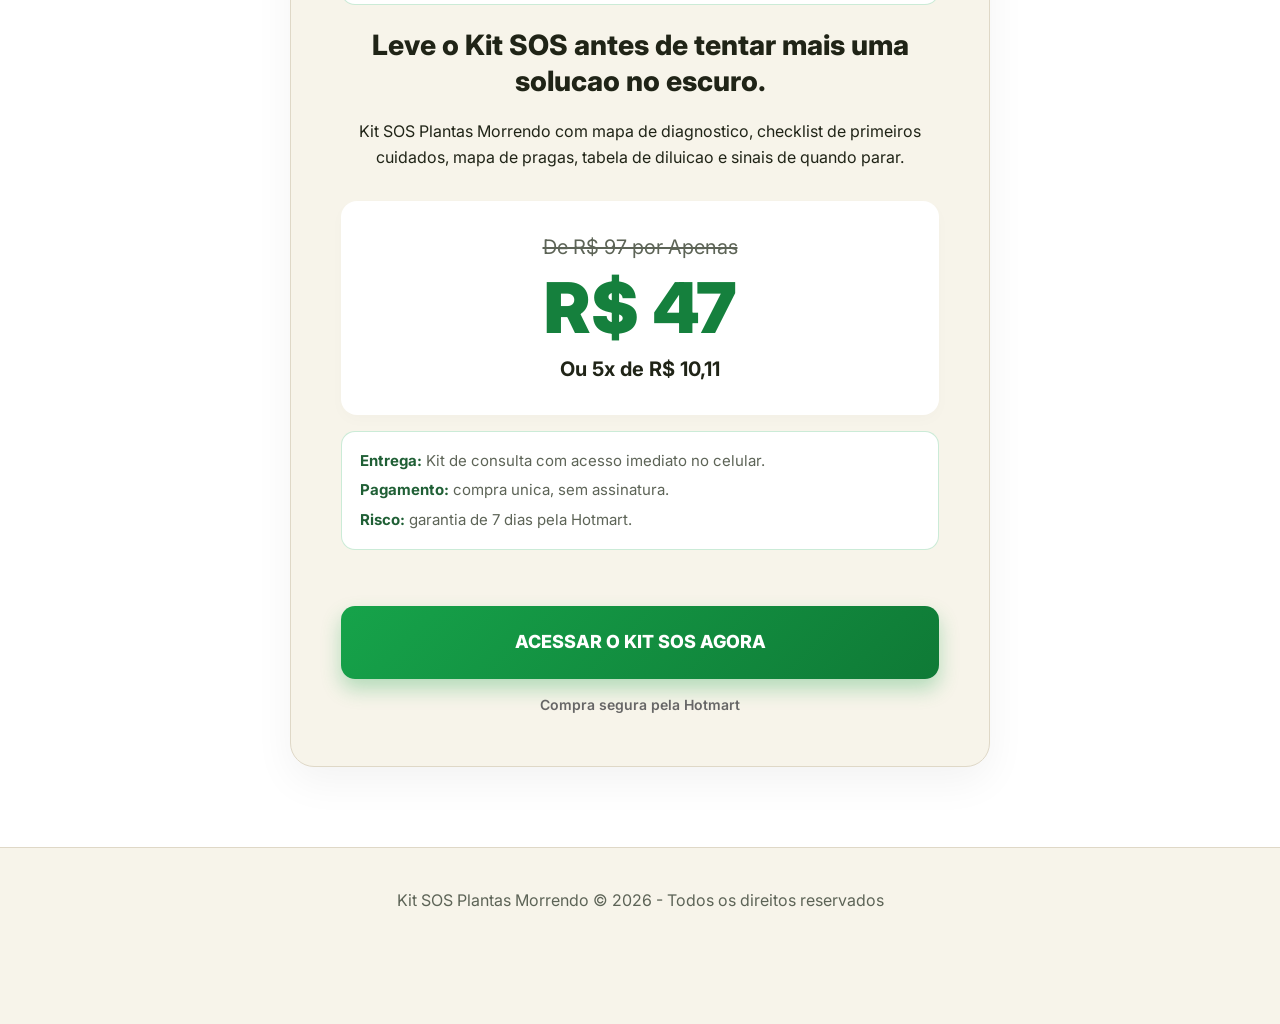
==== commit aecc6e6a: "Rebuild Kit SOS direct offer hero" ====
--- a/vendas.html
+++ b/vendas.html
@@ -10,48 +10,52 @@
 </head>
 <body>
     <div class="top-alert-banner">
-        ALERTA: antes de jogar mais agua, adubo ou receita caseira, descubra o que sua planta esta tentando mostrar.
+        Sua planta esta murchando, amarelando ou com manchas? Pare de tentar no chute antes de piorar.
     </div>
 
     <header class="hero">
         <div class="container">
-            <div class="hero-diagnostic">
+            <div class="hero-sales">
                 <div class="hero-copy-block">
-                    <span class="hero-label">Diagnostico rapido para plantas em risco</span>
-                    <h1 class="headline">Antes de tentar salvar no impulso, descubra o que sua planta esta pedindo.</h1>
+                    <span class="hero-label">Kit visual de primeiros socorros para plantas</span>
+                    <h1 class="headline">Descubra o primeiro cuidado antes de perder sua planta de vez.</h1>
                     <p class="subheadline">
-                        O Kit SOS Plantas Morrendo ajuda voce a ler sinais visuais, evitar cuidados que pioram o problema e escolher a primeira acao com mais criterio.
+                        O Kit SOS Plantas Morrendo mostra como identificar sinais comuns e escolher a primeira acao com mais seguranca, sem jogar mais agua, adubo ou receita caseira no desespero.
                     </p>
-                    <div class="hero-actions">
+                    <div class="symptom-chips" aria-label="Sintomas comuns">
+                        <span>Folha amarela</span>
+                        <span>Planta murcha</span>
+                        <span>Manchas</span>
+                        <span>Pragas</span>
+                    </div>
+                    <div class="hero-actions single-cta">
                         <a href="https://pay.hotmart.com/I105969372T?checkoutMode=10" class="btn-primary pulse-animation" data-checkout-source="hero">
-                            RECEBER O KIT SOS AGORA
+                            Quero salvar minha planta agora
                         </a>
-                        <p class="btn-subtext">Compra unica | Acesso imediato | Garantia de 7 dias pela Hotmart</p>
-                    </div>
-                </div>
-
-                <div class="sos-panel">
-                    <div class="sos-panel-header">
-                        <span>Mapa SOS</span>
-                        <strong>O que fazer primeiro?</strong>
-                    </div>
-                    <div class="symptom-row danger">
-                        <span>Folha amarela ou murcha</span>
-                        <strong>Nao jogue mais agua no susto</strong>
-                    </div>
-                    <div class="symptom-row warning">
-                        <span>Manchas, pontinhos ou pragas</span>
-                        <strong>Identifique antes de borrifar receita</strong>
-                    </div>
-                    <div class="symptom-row success">
-                        <span>Planta fragil depois de tentativas</span>
-                        <strong>Pause, confira e aja por etapa</strong>
-                    </div>
-                    <div class="sos-price">
-                        <span>Acesso imediato</span>
-                        <strong>R$ 47</strong>
-                    </div>
-                </div>
+                        <p class="btn-subtext">Acesso imediato por R$ 47. Compra segura pela Hotmart com garantia de 7 dias.</p>
+                    </div>
+                </div>
+
+                <div class="hero-product-panel">
+                    <div class="mockup-stage">
+                        <img src="assets/kit-mockup-novo.jpg" alt="Mockup do Kit SOS Plantas Morrendo" class="hero-kit-img">
+                        <div class="price-tag">
+                            <span>Hoje</span>
+                            <strong>R$ 47</strong>
+                        </div>
+                    </div>
+                    <div class="hero-proof-grid">
+                        <div><strong>Mapa visual</strong><span>Sintoma -> primeira acao</span></div>
+                        <div><strong>Checklists</strong><span>Para evitar excesso de agua e adubo</span></div>
+                        <div><strong>Acesso rapido</strong><span>Abra no celular quando precisar</span></div>
+                    </div>
+                </div>
+            </div>
+
+            <div class="danger-strip" aria-label="Erros comuns">
+                <span>Evite agua demais</span>
+                <span>Evite adubo no susto</span>
+                <span>Evite mistura forte sem diagnostico</span>
             </div>
         </div>
         <div class="triangle-divider"></div>
@@ -198,12 +202,17 @@
         </div>
     </footer>
 
-    <div class="sticky-cta">
+    <div class="sticky-cta" aria-hidden="true">
         <div>
             <strong>Kit SOS Plantas Morrendo</strong>
             <span>Kit de consulta por R$ 47</span>
         </div>
         <a href="https://pay.hotmart.com/I105969372T?checkoutMode=10" data-checkout-source="sticky_cta">Comprar agora</a>
     </div>
+    <script>
+        window.addEventListener('scroll', function () {
+            document.body.classList.toggle('show-sticky', window.scrollY > 620);
+        });
+    </script>
 </body>
 </html>
--- a/vendas.css
+++ b/vendas.css
@@ -1108,3 +1108,318 @@
     50% { transform: rotate(90deg) translateX(15px); }
     100% { transform: rotate(90deg) translateX(0); }
 }
+
+/* Agency rebuild override - direct low-ticket offer */
+:root {
+    --bg-main: #f7f4ea;
+    --primary-green: #15803d;
+    --deep-green: #123923;
+    --lime: #a7f36d;
+    --text-main: #202417;
+    --text-muted: #5d6457;
+    --danger: #d72626;
+    --card-border: #dfd8c7;
+}
+
+.top-alert-banner {
+    background: linear-gradient(90deg, #b91c1c, #e12929);
+    font-size: 16px;
+    padding: 13px 20px;
+}
+
+.container {
+    max-width: 1120px;
+}
+
+.btn-primary {
+    background: linear-gradient(135deg, #16a34a, #0f7a36);
+    border-radius: 14px;
+    font-size: 18px;
+    max-width: 470px;
+    text-align: center;
+}
+
+.btn-subtext {
+    color: #3e493a;
+}
+
+.hero {
+    background:
+        radial-gradient(circle at 74% 20%, rgba(167, 243, 109, 0.28), transparent 34%),
+        linear-gradient(115deg, rgba(247, 244, 234, 0.98) 0%, rgba(240, 246, 226, 0.94) 50%, rgba(225, 241, 216, 0.9) 100%),
+        url("assets/bg.png") center/cover;
+    min-height: calc(100vh - 52px);
+    overflow: hidden;
+    padding: 58px 0 64px;
+}
+
+.hero::before {
+    background: rgba(18, 57, 35, 0.05);
+    content: "";
+    inset: 0;
+    position: absolute;
+}
+
+.hero .container {
+    position: relative;
+    z-index: 2;
+}
+
+.hero-sales {
+    align-items: center;
+    display: grid;
+    gap: 44px;
+    grid-template-columns: minmax(0, 1fr) minmax(360px, 0.9fr);
+}
+
+.hero-copy-block {
+    max-width: 650px;
+}
+
+.hero-label {
+    background: #ffffff;
+    border: 1px solid rgba(215, 38, 38, 0.22);
+    box-shadow: 0 10px 24px rgba(73, 58, 42, 0.07);
+    font-size: 12px;
+}
+
+.headline {
+    color: var(--text-main);
+    font-size: 56px;
+    letter-spacing: 0;
+    max-width: 650px;
+}
+
+.subheadline {
+    color: #465241;
+    font-size: 20px;
+    margin-bottom: 20px;
+}
+
+.single-cta .btn-primary {
+    width: auto;
+}
+
+.symptom-chips {
+    display: flex;
+    flex-wrap: wrap;
+    gap: 10px;
+    margin: 18px 0 4px;
+}
+
+.symptom-chips span {
+    background: rgba(255, 255, 255, 0.82);
+    border: 1px solid rgba(21, 128, 61, 0.22);
+    border-radius: 999px;
+    color: #28412e;
+    font-size: 14px;
+    font-weight: 800;
+    padding: 8px 12px;
+}
+
+.hero-product-panel {
+    background: linear-gradient(180deg, #ffffff, #f6fff0);
+    border: 1px solid rgba(21, 128, 61, 0.2);
+    border-radius: 26px;
+    box-shadow: 0 30px 80px rgba(35, 48, 27, 0.18);
+    padding: 22px;
+}
+
+.mockup-stage {
+    background: linear-gradient(140deg, rgba(18, 57, 35, 0.05), rgba(167, 243, 109, 0.12)), #fdfcf5;
+    border: 1px solid rgba(223, 216, 199, 0.9);
+    border-radius: 22px;
+    padding: 18px;
+    position: relative;
+}
+
+.hero-kit-img {
+    border-radius: 18px;
+    box-shadow: 0 20px 42px rgba(18, 57, 35, 0.16);
+    display: block;
+    height: auto;
+    width: 100%;
+}
+
+.price-tag {
+    align-items: center;
+    background: var(--deep-green);
+    border: 2px solid rgba(167, 243, 109, 0.6);
+    border-radius: 16px;
+    bottom: 18px;
+    box-shadow: 0 16px 36px rgba(18, 57, 35, 0.24);
+    color: #ffffff;
+    display: flex;
+    gap: 12px;
+    padding: 12px 16px;
+    position: absolute;
+    right: 18px;
+}
+
+.price-tag span {
+    font-size: 13px;
+    font-weight: 900;
+    text-transform: uppercase;
+}
+
+.price-tag strong {
+    color: var(--lime);
+    font-size: 34px;
+    line-height: 1;
+}
+
+.hero-proof-grid {
+    display: grid;
+    gap: 10px;
+    grid-template-columns: repeat(3, 1fr);
+    margin-top: 14px;
+}
+
+.hero-proof-grid div {
+    background: #ffffff;
+    border: 1px solid rgba(21, 128, 61, 0.16);
+    border-radius: 14px;
+    padding: 13px;
+}
+
+.hero-proof-grid strong,
+.hero-proof-grid span {
+    display: block;
+}
+
+.hero-proof-grid strong {
+    color: var(--deep-green);
+    font-size: 14px;
+    margin-bottom: 3px;
+}
+
+.hero-proof-grid span {
+    color: var(--text-muted);
+    font-size: 12px;
+    font-weight: 700;
+    line-height: 1.35;
+}
+
+.danger-strip {
+    background: rgba(255, 255, 255, 0.88);
+    border: 1px solid rgba(215, 38, 38, 0.16);
+    border-radius: 18px;
+    box-shadow: 0 18px 42px rgba(73, 58, 42, 0.08);
+    display: grid;
+    gap: 10px;
+    grid-template-columns: repeat(3, 1fr);
+    margin-top: 34px;
+    padding: 12px;
+}
+
+.danger-strip span {
+    background: #fff7ed;
+    border-radius: 12px;
+    color: #7f1d1d;
+    font-size: 14px;
+    font-weight: 900;
+    padding: 12px;
+    text-align: center;
+}
+
+.sticky-cta {
+    transform: translateY(110%);
+    transition: transform 0.28s ease;
+}
+
+body.show-sticky .sticky-cta {
+    transform: translateY(0);
+}
+
+.hero-sales,
+.hero-copy-block,
+.hero-product-panel,
+.mockup-stage {
+    min-width: 0;
+}
+
+.hero-label,
+.btn-primary,
+.top-alert-banner {
+    overflow-wrap: anywhere;
+}
+
+@media (max-width: 768px) {
+    .hero {
+        min-height: auto;
+        padding-top: 34px;
+    }
+
+    .top-alert-banner {
+        font-size: 14px;
+        line-height: 1.35;
+    }
+
+    .container {
+        padding-left: 16px;
+        padding-right: 16px;
+    }
+
+    .hero-sales {
+        grid-template-columns: 1fr;
+        gap: 28px;
+    }
+
+    .hero-label {
+        max-width: 100%;
+        white-space: normal;
+    }
+
+    .headline {
+        font-size: 28px;
+        line-height: 1.18;
+        max-width: 100%;
+    }
+
+    .subheadline {
+        font-size: 17px;
+        max-width: 100%;
+    }
+
+    .single-cta .btn-primary {
+        font-size: 16px;
+        line-height: 1.22;
+        padding-left: 18px;
+        padding-right: 18px;
+        white-space: normal;
+        width: 100%;
+    }
+
+    .btn-primary {
+        overflow-wrap: anywhere;
+        white-space: normal;
+    }
+
+    .symptom-chips span {
+        flex: 1 1 calc(50% - 10px);
+        min-width: 0;
+        text-align: center;
+    }
+
+    .hero-product-panel {
+        padding: 14px;
+    }
+
+    .mockup-stage {
+        padding: 12px;
+    }
+
+    .hero-proof-grid,
+    .danger-strip {
+        grid-template-columns: 1fr;
+    }
+
+    .price-tag {
+        bottom: 12px;
+        right: 12px;
+    }
+
+    .price-tag strong {
+        font-size: 28px;
+    }
+}
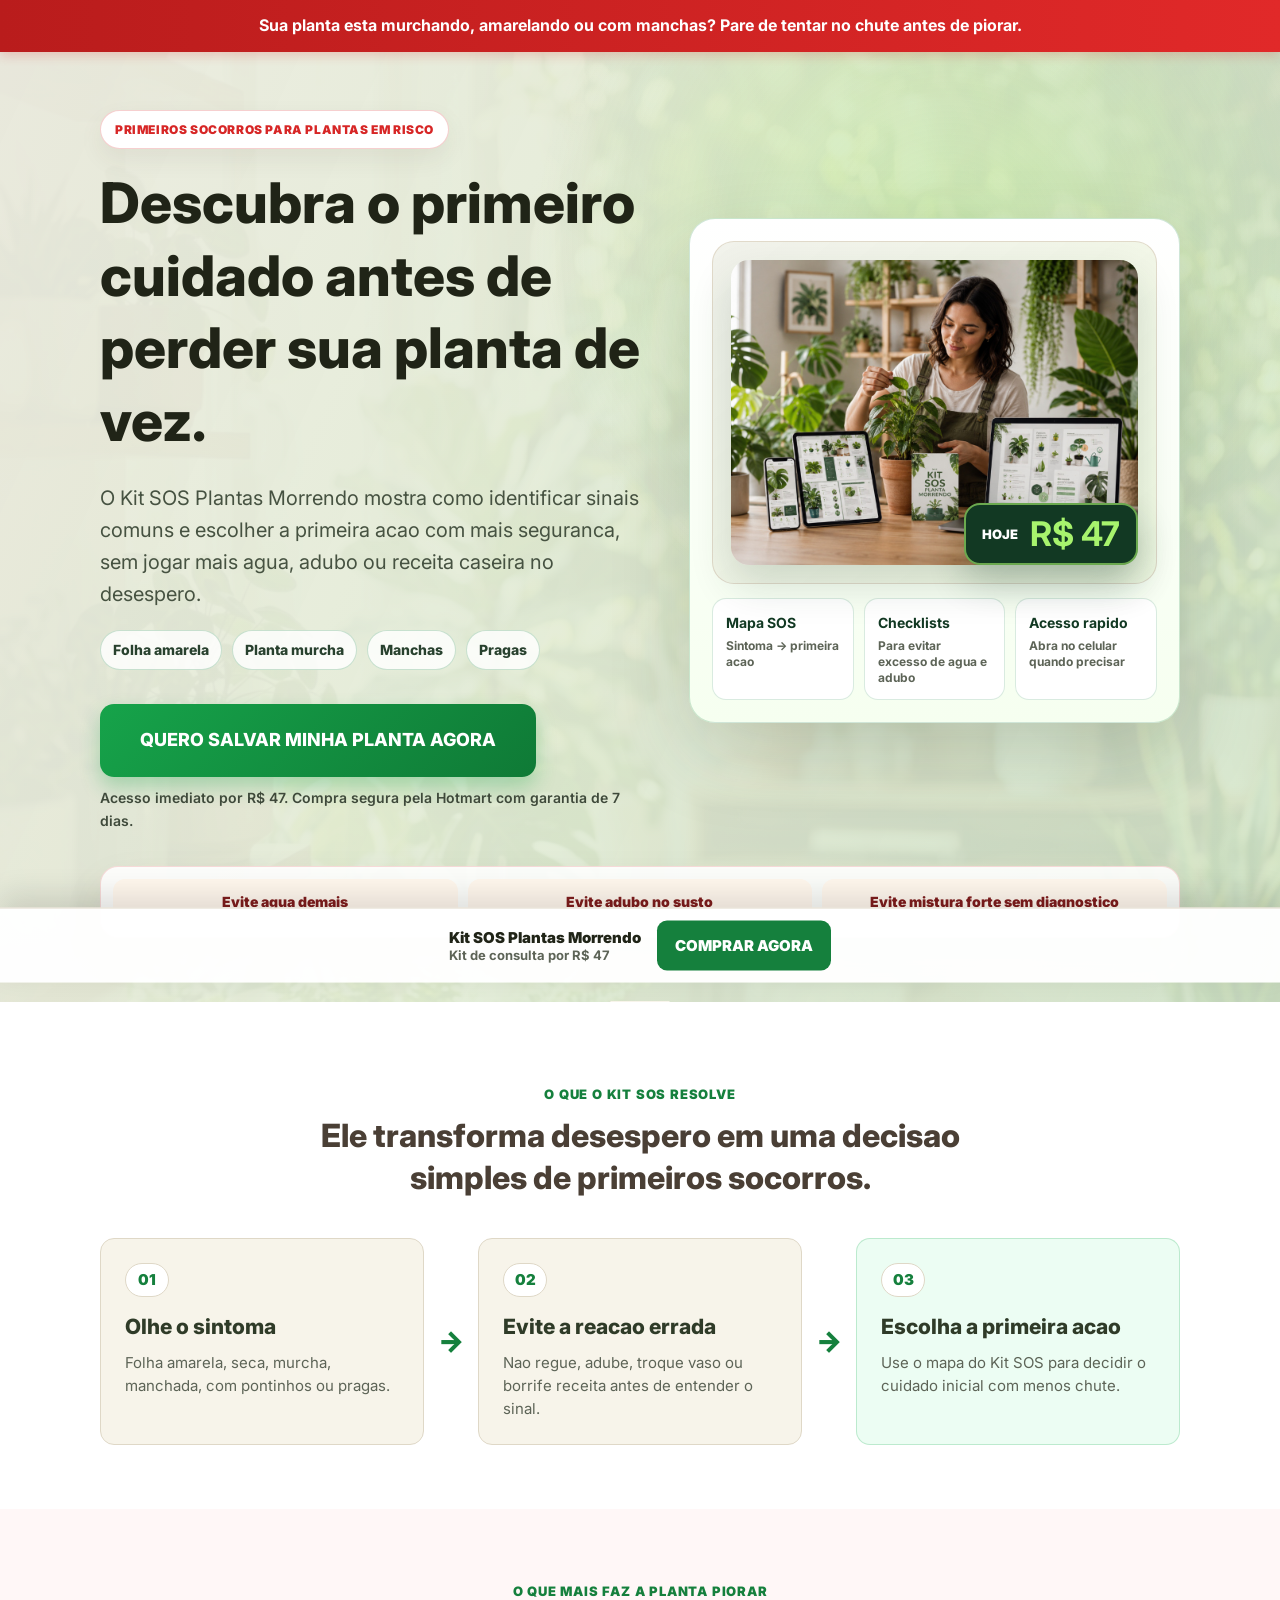
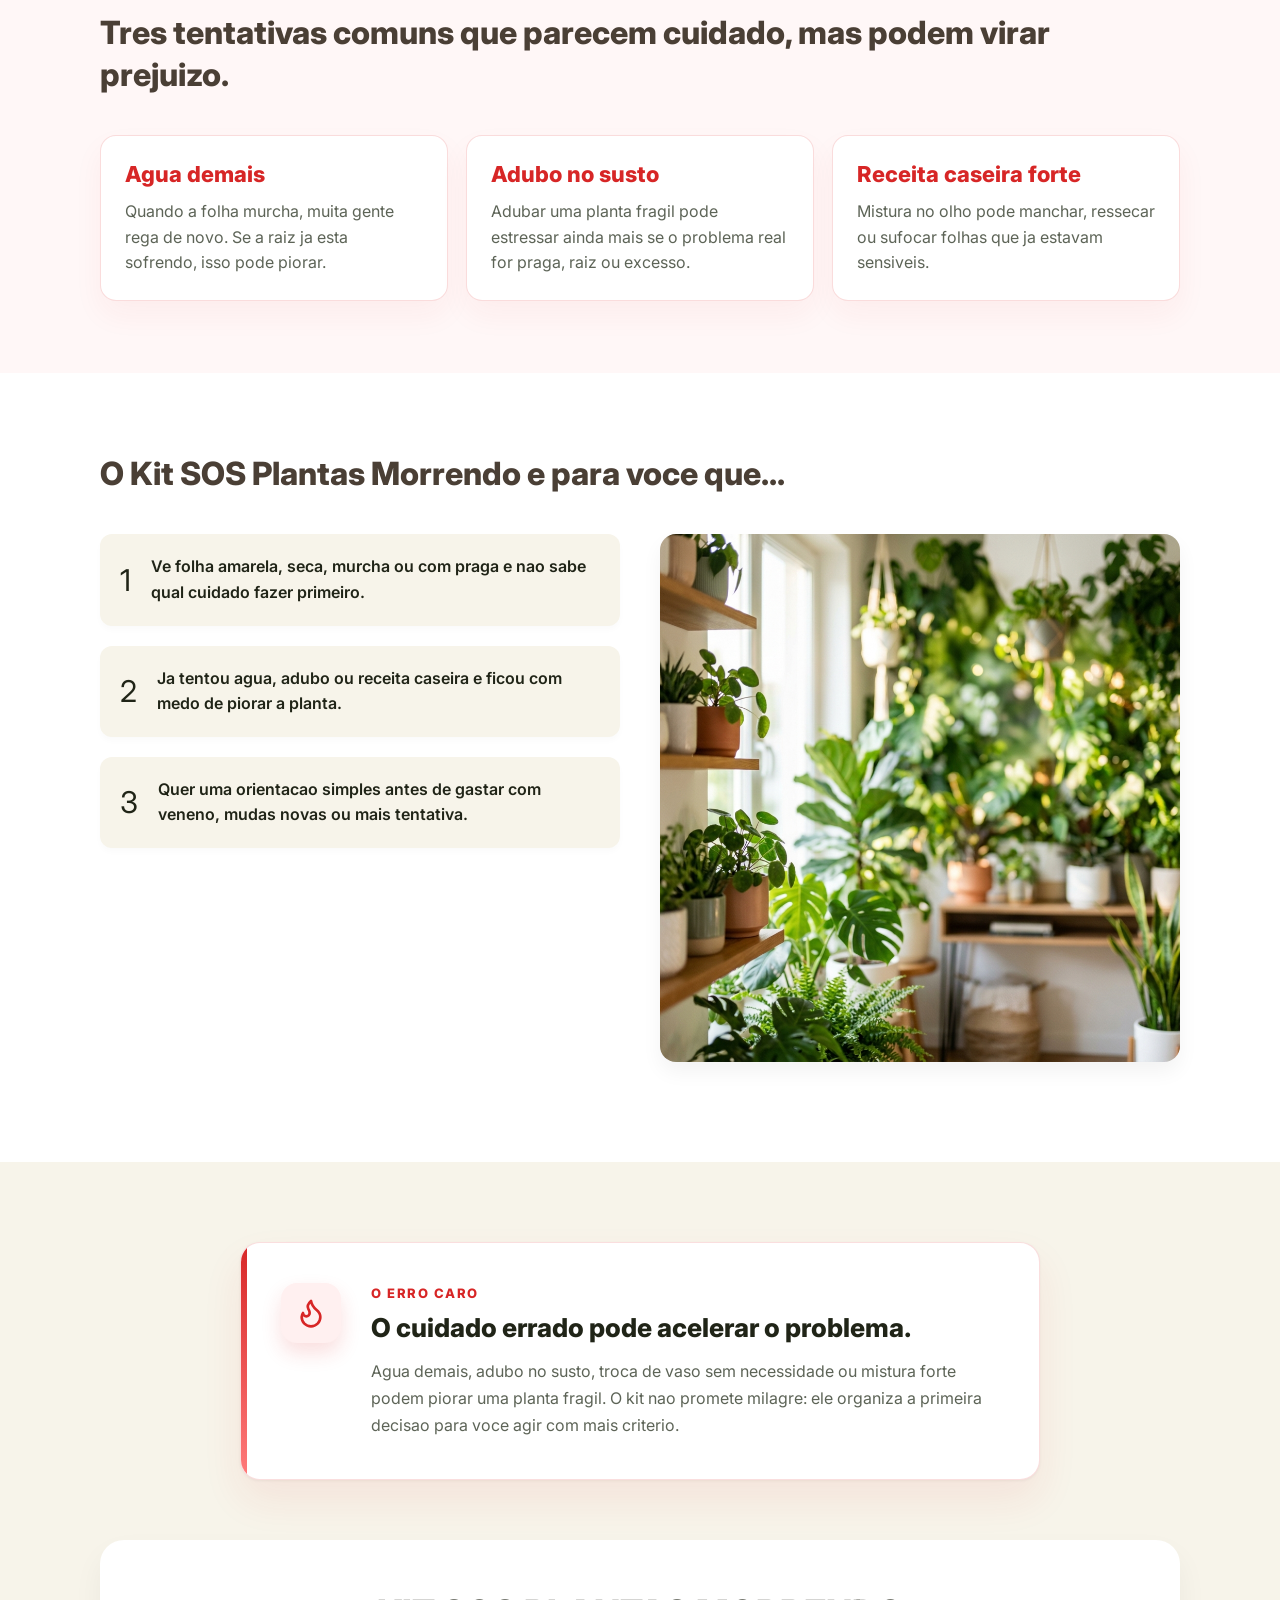
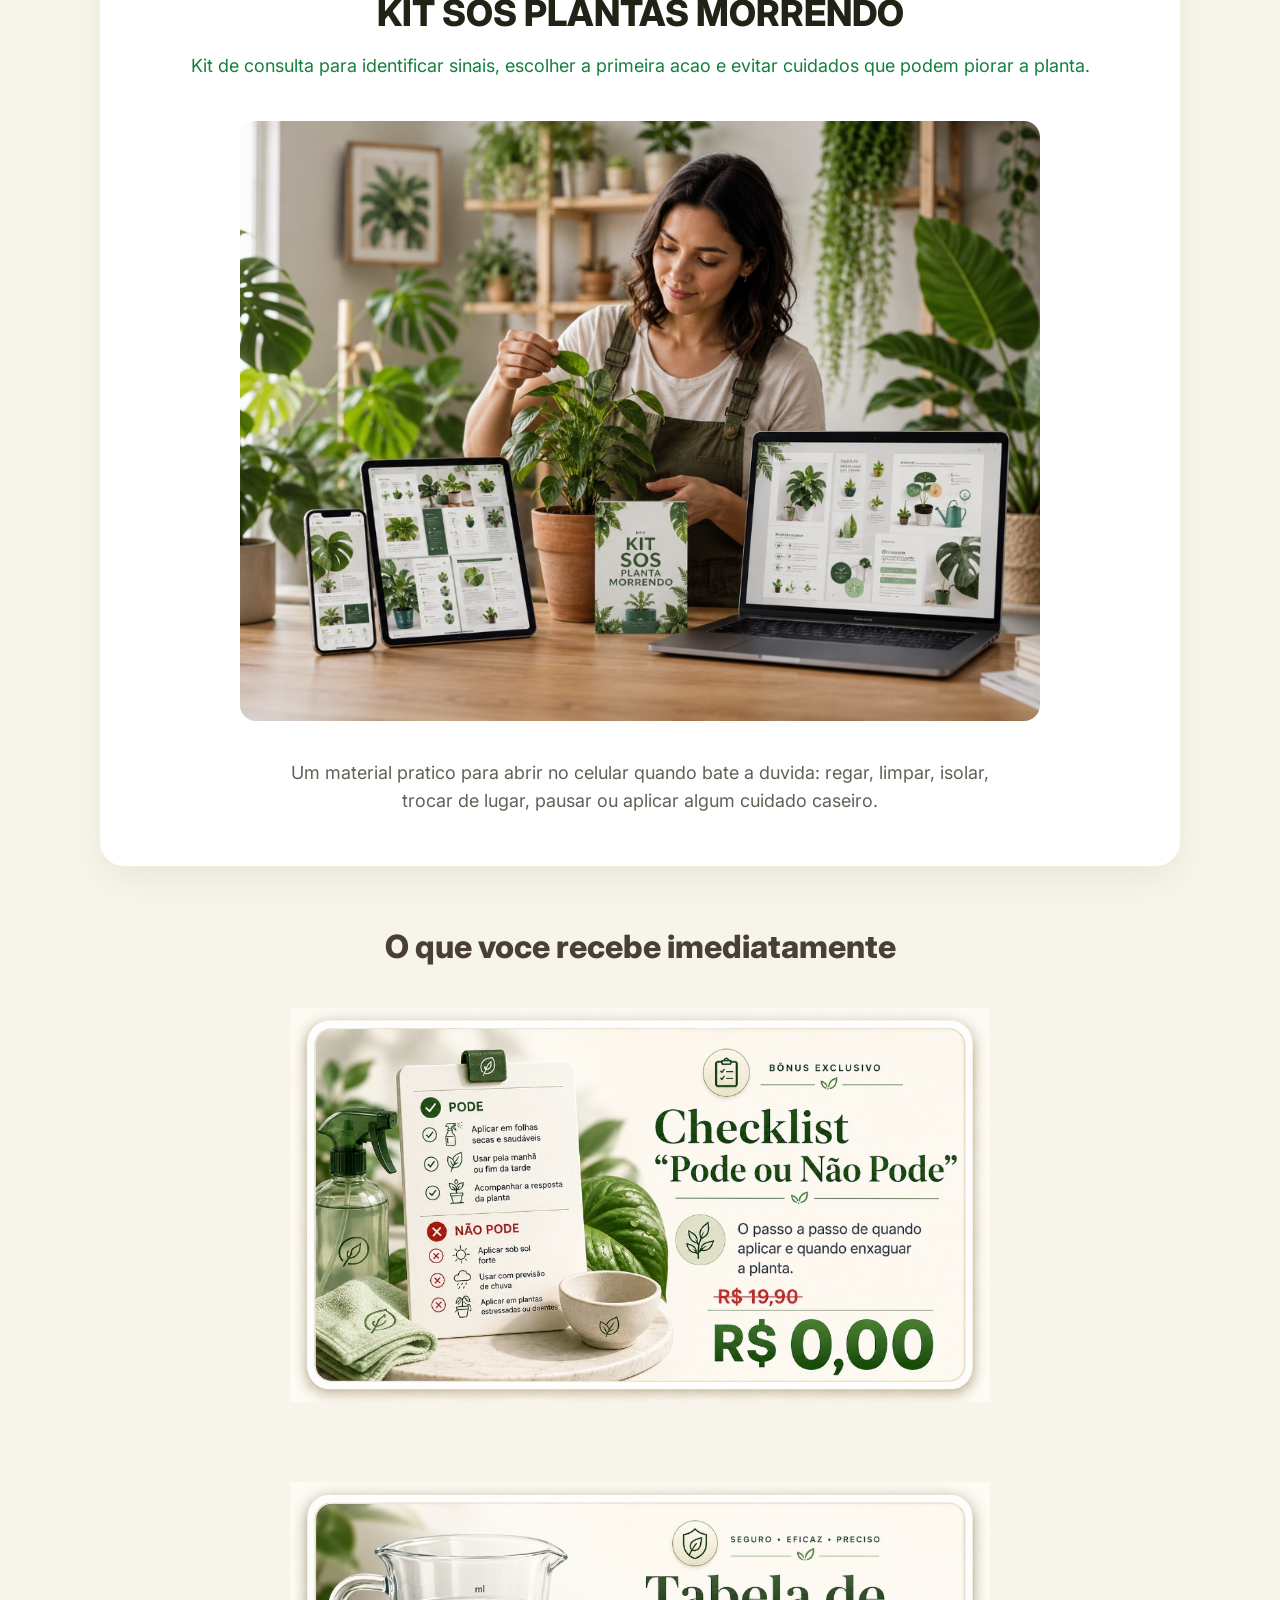
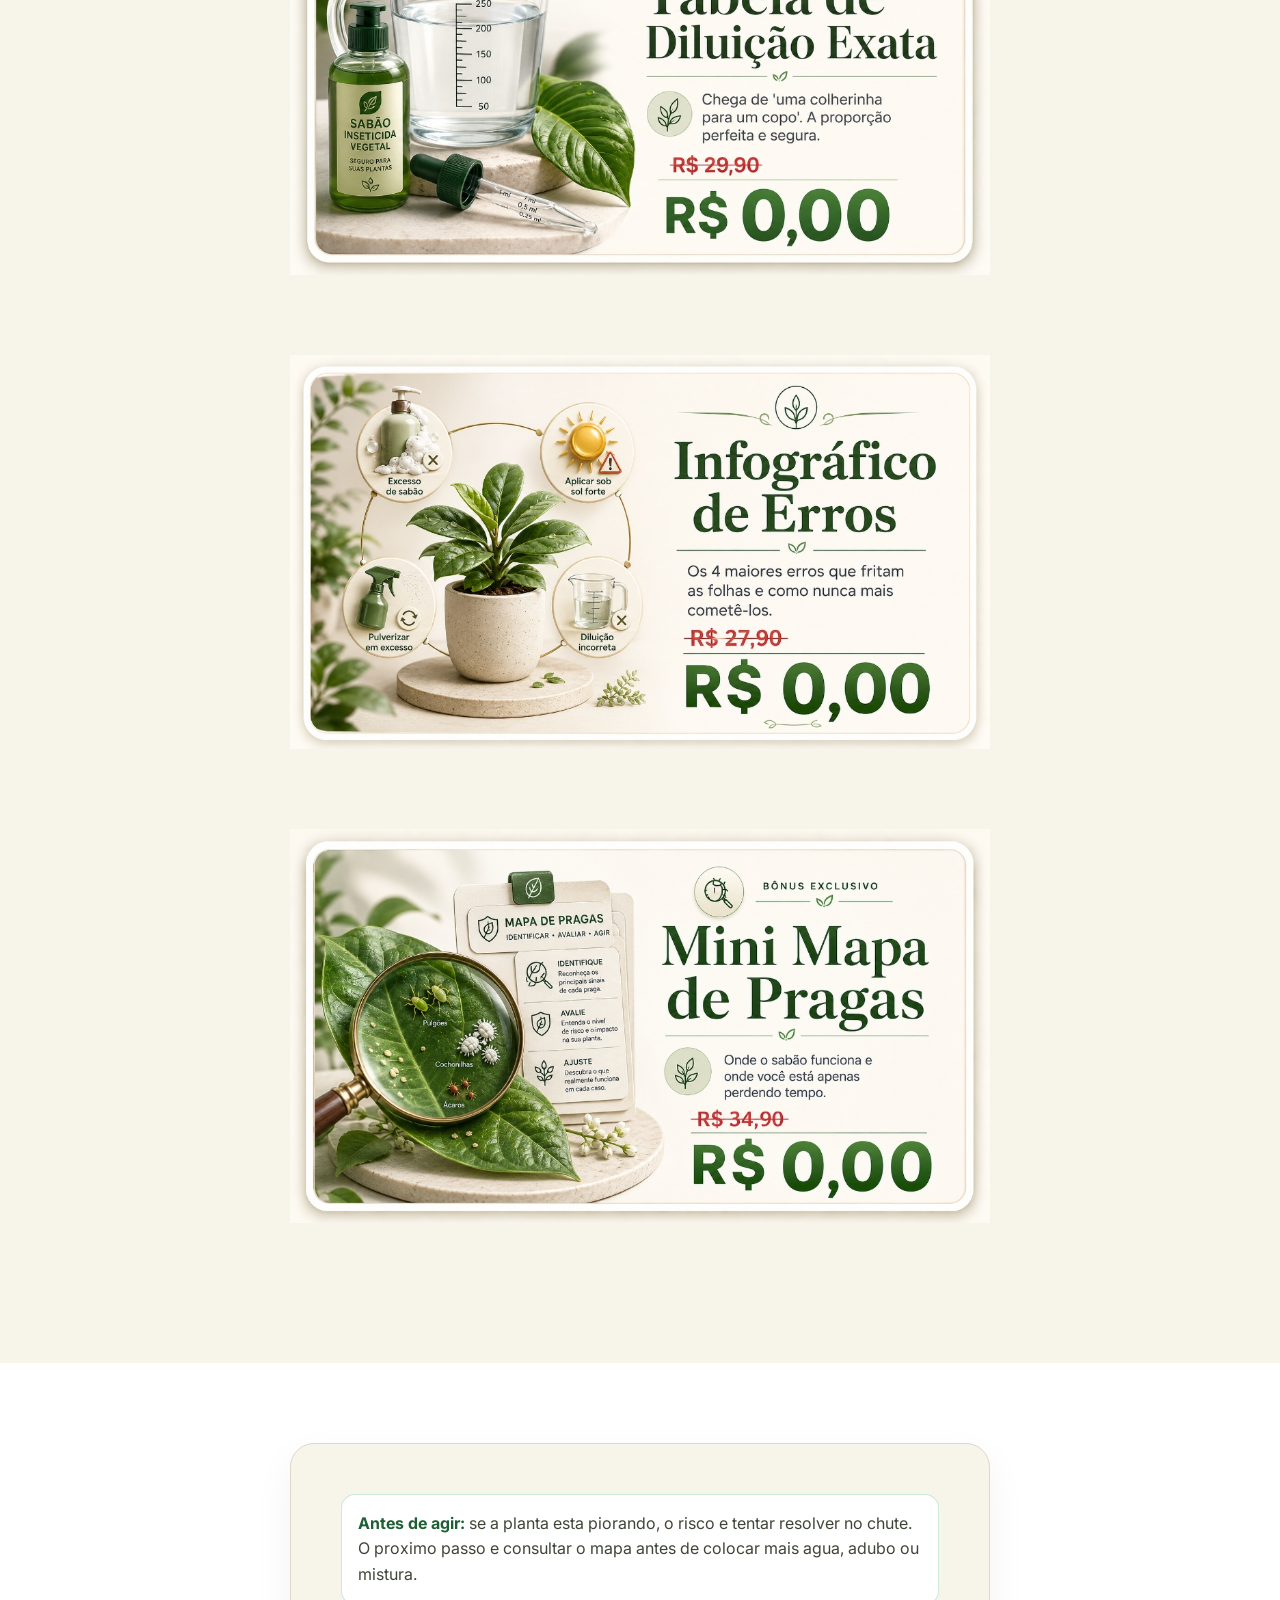
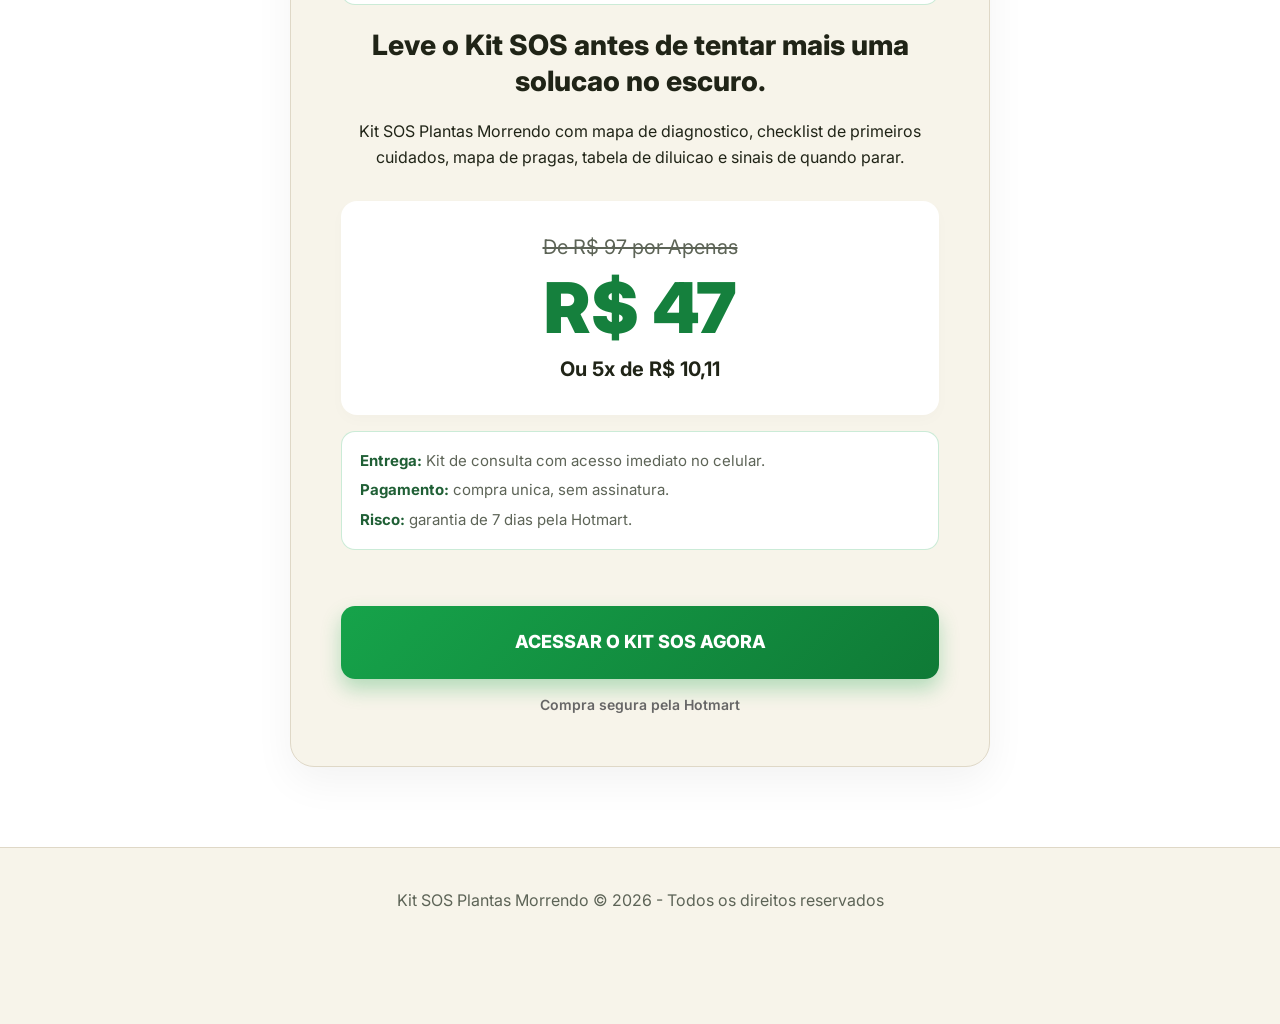
==== commit ab6af80c: "Refine Kit SOS hero label" ====
--- a/vendas.html
+++ b/vendas.html
@@ -17,7 +17,7 @@
         <div class="container">
             <div class="hero-sales">
                 <div class="hero-copy-block">
-                    <span class="hero-label">Kit visual de primeiros socorros para plantas</span>
+                    <span class="hero-label">Primeiros socorros para plantas em risco</span>
                     <h1 class="headline">Descubra o primeiro cuidado antes de perder sua planta de vez.</h1>
                     <p class="subheadline">
                         O Kit SOS Plantas Morrendo mostra como identificar sinais comuns e escolher a primeira acao com mais seguranca, sem jogar mais agua, adubo ou receita caseira no desespero.
@@ -45,7 +45,7 @@
                         </div>
                     </div>
                     <div class="hero-proof-grid">
-                        <div><strong>Mapa visual</strong><span>Sintoma -> primeira acao</span></div>
+                        <div><strong>Mapa SOS</strong><span>Sintoma -> primeira acao</span></div>
                         <div><strong>Checklists</strong><span>Para evitar excesso de agua e adubo</span></div>
                         <div><strong>Acesso rapido</strong><span>Abra no celular quando precisar</span></div>
                     </div>
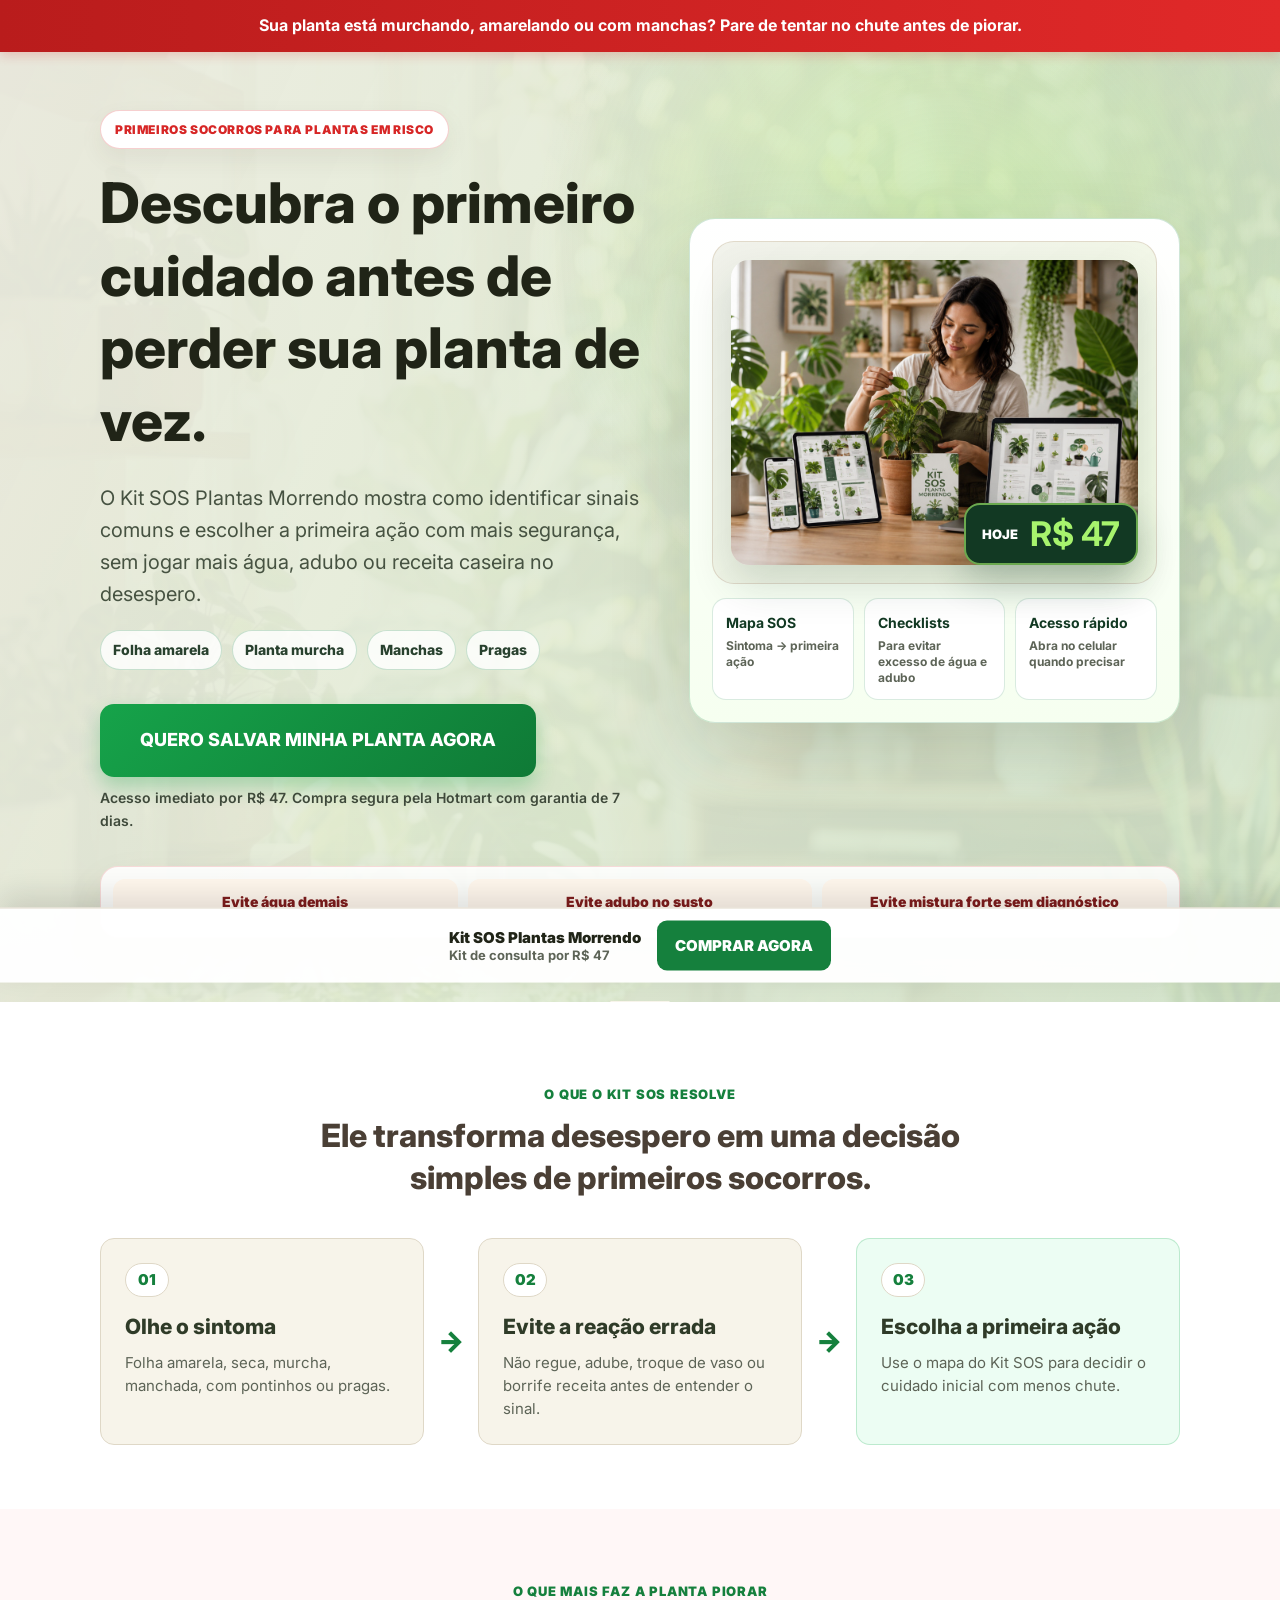
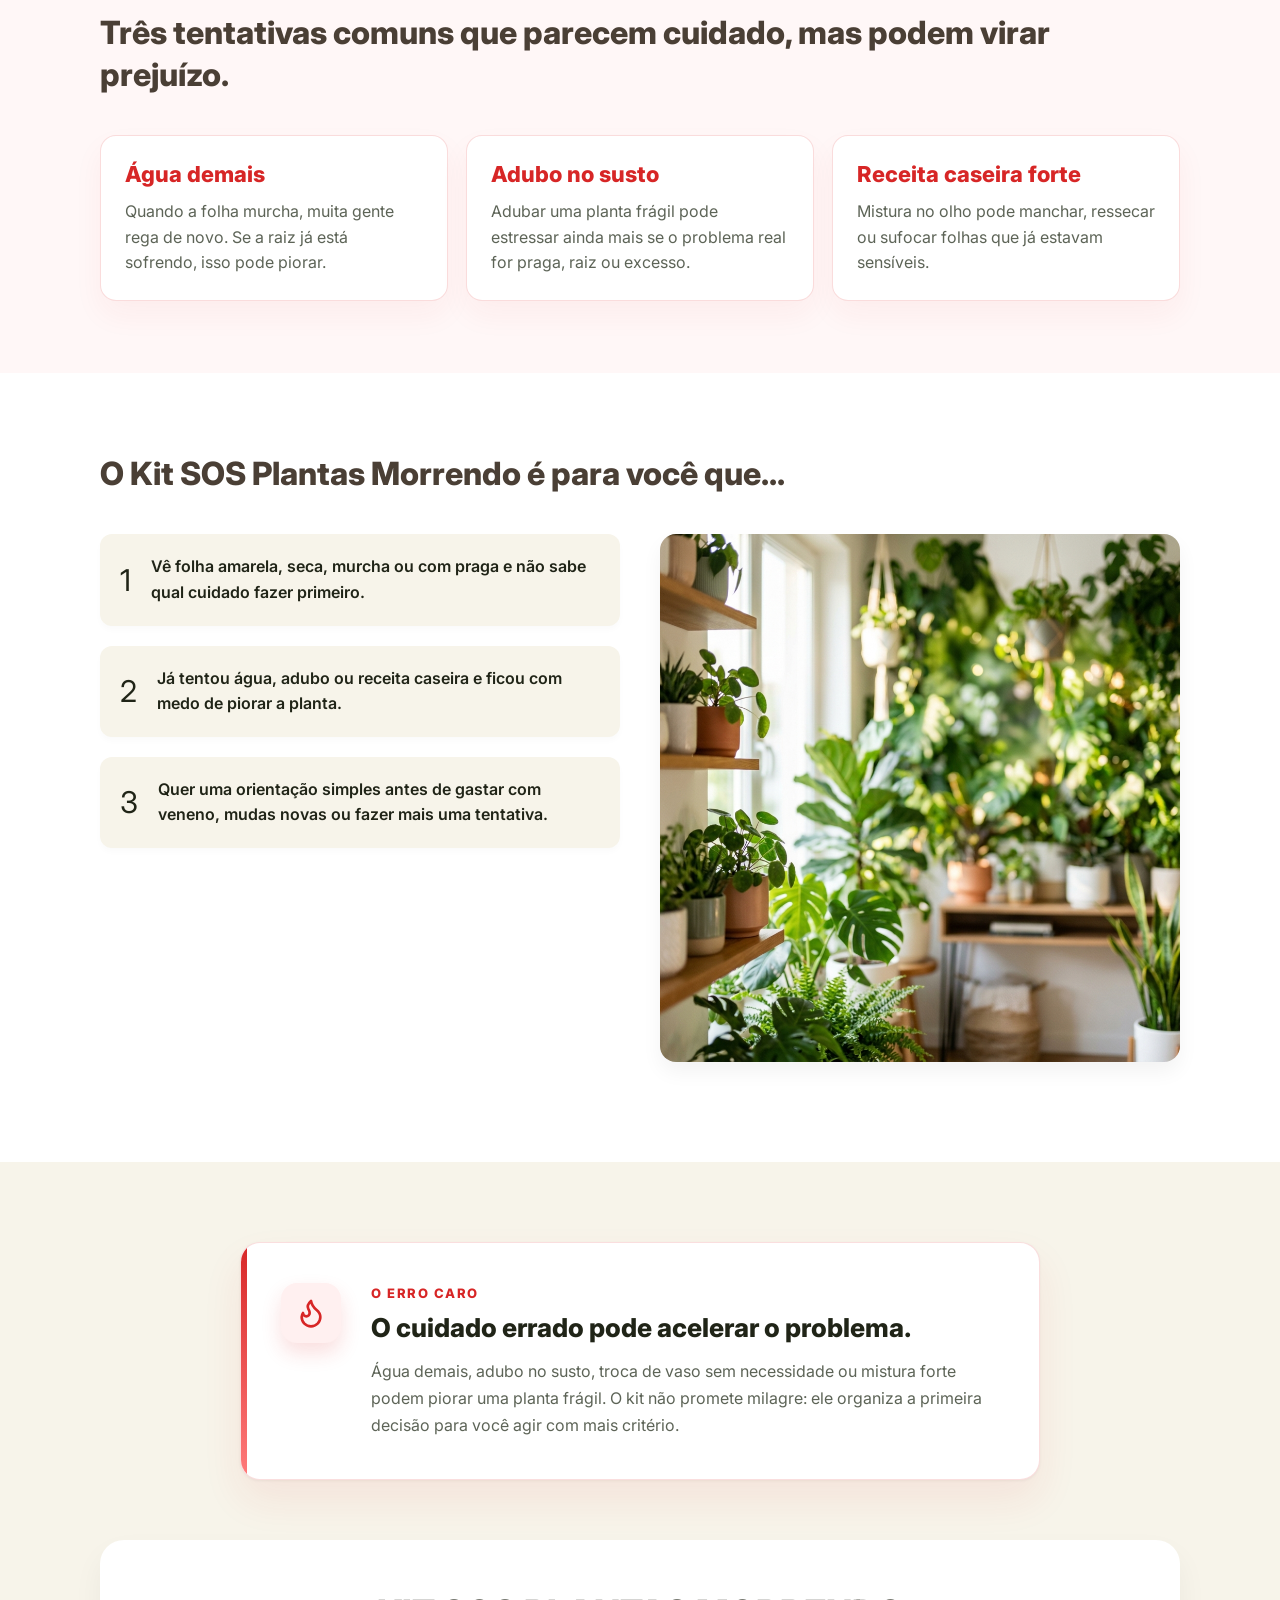
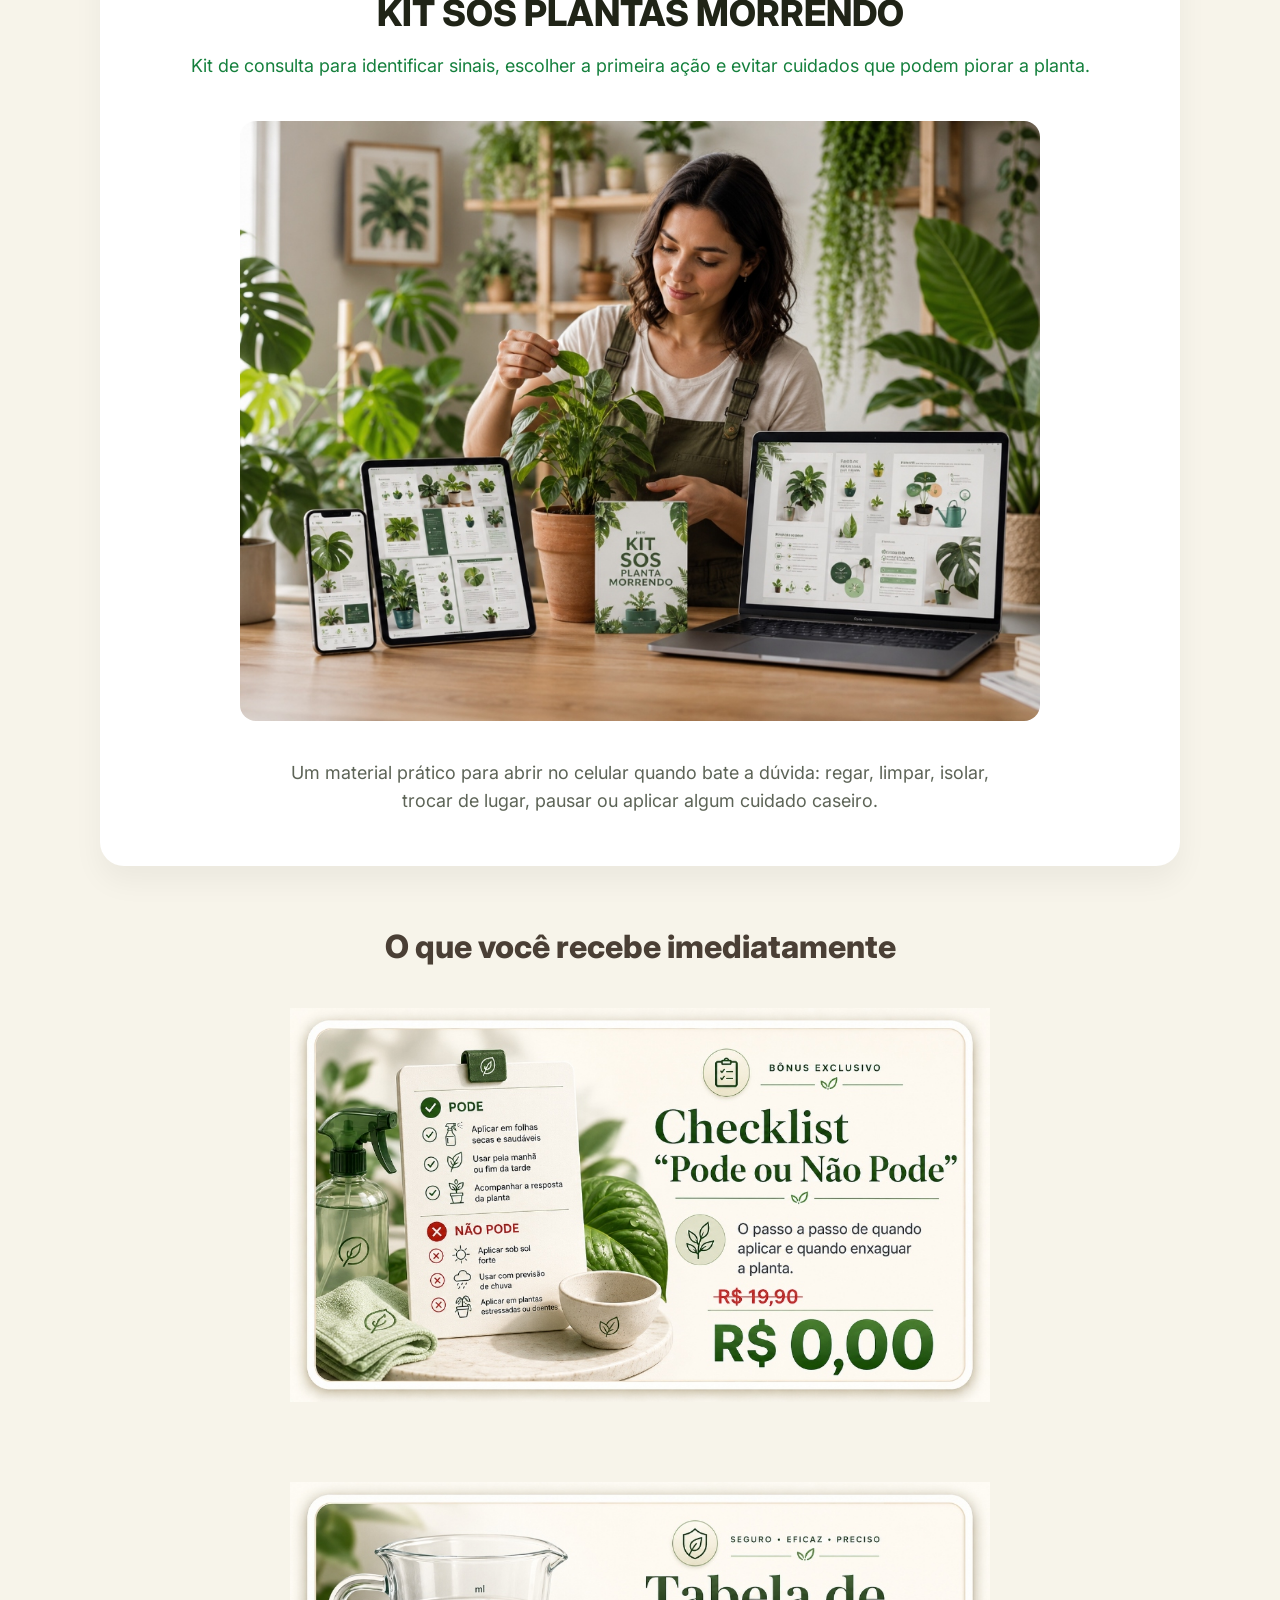
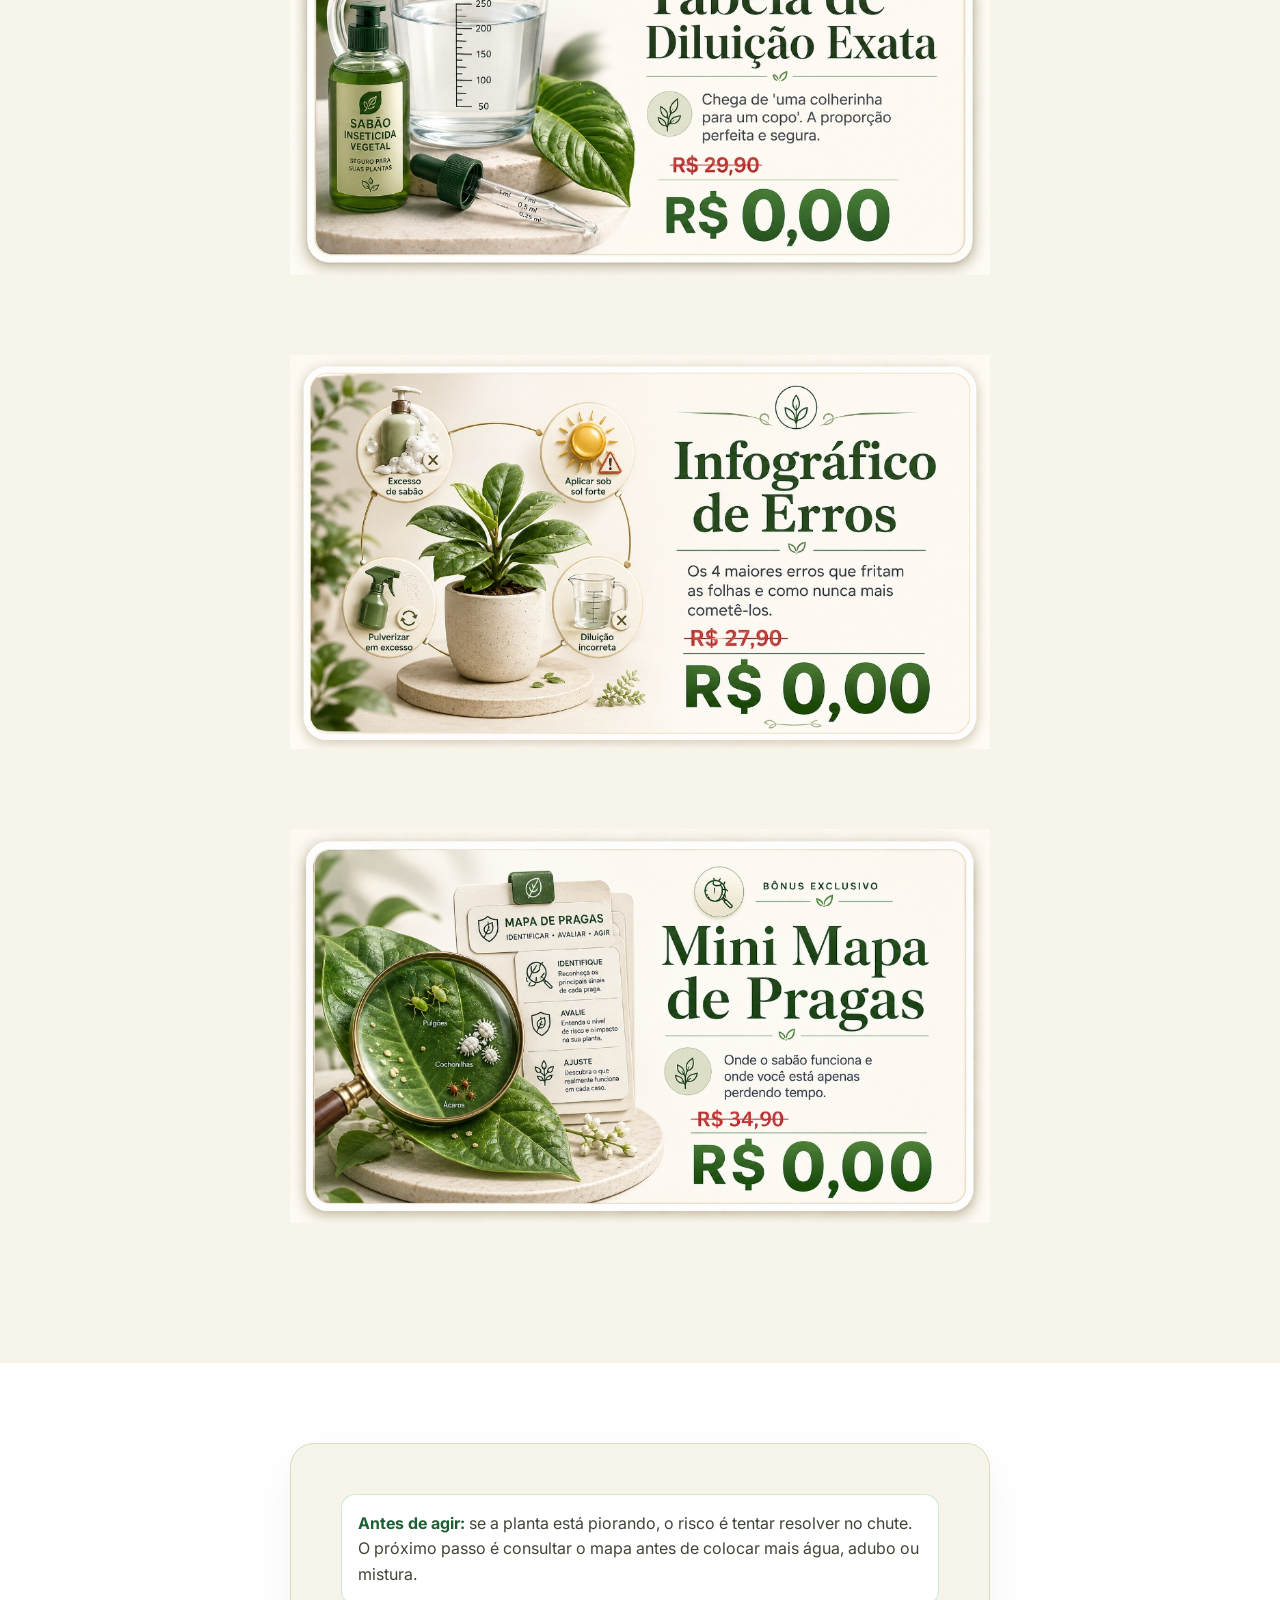
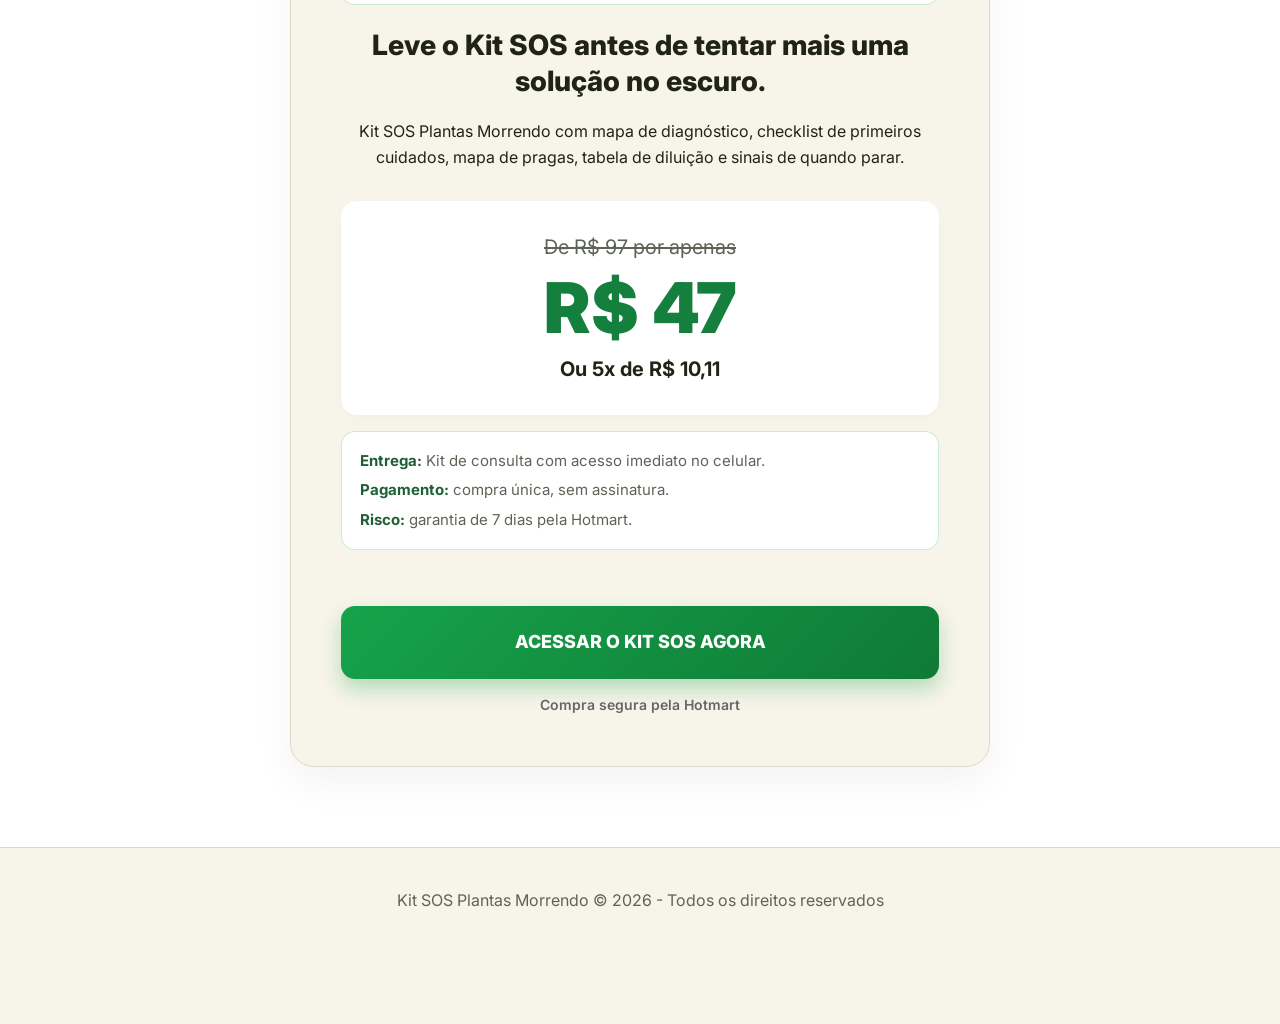
==== commit e7a382b3: "Fix Portuguese copy accents" ====
--- a/vendas.html
+++ b/vendas.html
@@ -10,7 +10,7 @@
 </head>
 <body>
     <div class="top-alert-banner">
-        Sua planta esta murchando, amarelando ou com manchas? Pare de tentar no chute antes de piorar.
+        Sua planta está murchando, amarelando ou com manchas? Pare de tentar no chute antes de piorar.
     </div>
 
     <header class="hero">
@@ -20,7 +20,7 @@
                     <span class="hero-label">Primeiros socorros para plantas em risco</span>
                     <h1 class="headline">Descubra o primeiro cuidado antes de perder sua planta de vez.</h1>
                     <p class="subheadline">
-                        O Kit SOS Plantas Morrendo mostra como identificar sinais comuns e escolher a primeira acao com mais seguranca, sem jogar mais agua, adubo ou receita caseira no desespero.
+                        O Kit SOS Plantas Morrendo mostra como identificar sinais comuns e escolher a primeira ação com mais segurança, sem jogar mais água, adubo ou receita caseira no desespero.
                     </p>
                     <div class="symptom-chips" aria-label="Sintomas comuns">
                         <span>Folha amarela</span>
@@ -45,17 +45,17 @@
                         </div>
                     </div>
                     <div class="hero-proof-grid">
-                        <div><strong>Mapa SOS</strong><span>Sintoma -> primeira acao</span></div>
-                        <div><strong>Checklists</strong><span>Para evitar excesso de agua e adubo</span></div>
-                        <div><strong>Acesso rapido</strong><span>Abra no celular quando precisar</span></div>
+                        <div><strong>Mapa SOS</strong><span>Sintoma → primeira ação</span></div>
+                        <div><strong>Checklists</strong><span>Para evitar excesso de água e adubo</span></div>
+                        <div><strong>Acesso rápido</strong><span>Abra no celular quando precisar</span></div>
                     </div>
                 </div>
             </div>
 
             <div class="danger-strip" aria-label="Erros comuns">
-                <span>Evite agua demais</span>
+                <span>Evite água demais</span>
                 <span>Evite adubo no susto</span>
-                <span>Evite mistura forte sem diagnostico</span>
+                <span>Evite mistura forte sem diagnóstico</span>
             </div>
         </div>
         <div class="triangle-divider"></div>
@@ -64,23 +64,23 @@
     <section class="decision-section">
         <div class="container">
             <p class="section-eyebrow">O que o Kit SOS resolve</p>
-            <h2 class="section-title">Ele transforma desespero em uma decisao simples de primeiros socorros.</h2>
+            <h2 class="section-title">Ele transforma desespero em uma decisão simples de primeiros socorros.</h2>
             <div class="diagnostic-flow">
                 <div class="flow-step">
                     <span>01</span>
                     <h3>Olhe o sintoma</h3>
                     <p>Folha amarela, seca, murcha, manchada, com pontinhos ou pragas.</p>
                 </div>
-                <div class="flow-arrow">-></div>
+                <div class="flow-arrow">→</div>
                 <div class="flow-step">
                     <span>02</span>
-                    <h3>Evite a reacao errada</h3>
-                    <p>Nao regue, adube, troque vaso ou borrife receita antes de entender o sinal.</p>
-                </div>
-                <div class="flow-arrow">-></div>
+                    <h3>Evite a reação errada</h3>
+                    <p>Não regue, adube, troque de vaso ou borrife receita antes de entender o sinal.</p>
+                </div>
+                <div class="flow-arrow">→</div>
                 <div class="flow-step highlighted">
                     <span>03</span>
-                    <h3>Escolha a primeira acao</h3>
+                    <h3>Escolha a primeira ação</h3>
                     <p>Use o mapa do Kit SOS para decidir o cuidado inicial com menos chute.</p>
                 </div>
             </div>
@@ -90,19 +90,19 @@
     <section class="mistakes-section">
         <div class="container">
             <p class="section-eyebrow">O que mais faz a planta piorar</p>
-            <h2 class="section-title">Tres tentativas comuns que parecem cuidado, mas podem virar prejuizo.</h2>
+            <h2 class="section-title">Três tentativas comuns que parecem cuidado, mas podem virar prejuízo.</h2>
             <div class="mistake-grid">
                 <div class="mistake-card">
-                    <h3>Agua demais</h3>
-                    <p>Quando a folha murcha, muita gente rega de novo. Se a raiz ja esta sofrendo, isso pode piorar.</p>
+                    <h3>Água demais</h3>
+                    <p>Quando a folha murcha, muita gente rega de novo. Se a raiz já está sofrendo, isso pode piorar.</p>
                 </div>
                 <div class="mistake-card">
                     <h3>Adubo no susto</h3>
-                    <p>Adubar uma planta fragil pode estressar ainda mais se o problema real for praga, raiz ou excesso.</p>
+                    <p>Adubar uma planta frágil pode estressar ainda mais se o problema real for praga, raiz ou excesso.</p>
                 </div>
                 <div class="mistake-card">
                     <h3>Receita caseira forte</h3>
-                    <p>Mistura no olho pode manchar, ressecar ou sufocar folhas que ja estavam sensiveis.</p>
+                    <p>Mistura no olho pode manchar, ressecar ou sufocar folhas que já estavam sensíveis.</p>
                 </div>
             </div>
         </div>
@@ -110,21 +110,21 @@
 
     <section class="for-you-section">
         <div class="container">
-            <h2 class="section-title">O Kit SOS Plantas Morrendo e para voce que...</h2>
+            <h2 class="section-title">O Kit SOS Plantas Morrendo é para você que...</h2>
 
             <div class="for-you-grid">
                 <div class="for-you-list">
                     <div class="for-you-item">
                         <div class="emoji">1</div>
-                        <p>Ve folha amarela, seca, murcha ou com praga e nao sabe qual cuidado fazer primeiro.</p>
+                        <p>Vê folha amarela, seca, murcha ou com praga e não sabe qual cuidado fazer primeiro.</p>
                     </div>
                     <div class="for-you-item">
                         <div class="emoji">2</div>
-                        <p>Ja tentou agua, adubo ou receita caseira e ficou com medo de piorar a planta.</p>
+                        <p>Já tentou água, adubo ou receita caseira e ficou com medo de piorar a planta.</p>
                     </div>
                     <div class="for-you-item">
                         <div class="emoji">3</div>
-                        <p>Quer uma orientacao simples antes de gastar com veneno, mudas novas ou mais tentativa.</p>
+                        <p>Quer uma orientação simples antes de gastar com veneno, mudas novas ou fazer mais uma tentativa.</p>
                     </div>
                 </div>
 
@@ -144,23 +144,23 @@
                 <div class="problem-content">
                     <span class="problem-eyebrow">O erro caro</span>
                     <h3>O cuidado errado pode acelerar o problema.</h3>
-                    <p>Agua demais, adubo no susto, troca de vaso sem necessidade ou mistura forte podem piorar uma planta fragil. O kit nao promete milagre: ele organiza a primeira decisao para voce agir com mais criterio.</p>
+                    <p>Água demais, adubo no susto, troca de vaso sem necessidade ou mistura forte podem piorar uma planta frágil. O kit não promete milagre: ele organiza a primeira decisão para você agir com mais critério.</p>
                 </div>
             </div>
 
             <div class="product-reveal">
                 <h1 class="product-logo">KIT SOS PLANTAS MORRENDO</h1>
-                <p class="product-subtitle">Kit de consulta para identificar sinais, escolher a primeira acao e evitar cuidados que podem piorar a planta.</p>
+                <p class="product-subtitle">Kit de consulta para identificar sinais, escolher a primeira ação e evitar cuidados que podem piorar a planta.</p>
                 <img src="assets/kit-mockup-novo.jpg" alt="Kit SOS" class="product-hero-img" style="margin-bottom: 30px; width: 100%; max-width: 800px;">
-                <p style="font-size: 18px; color: var(--text-muted); max-width: 700px; margin: 0 auto;">Um material pratico para abrir no celular quando bate a duvida: regar, limpar, isolar, trocar de lugar, pausar ou aplicar algum cuidado caseiro.</p>
-            </div>
-
-            <h2 class="section-title" style="margin-top: 60px;">O que voce recebe imediatamente</h2>
+                <p style="font-size: 18px; color: var(--text-muted); max-width: 700px; margin: 0 auto;">Um material prático para abrir no celular quando bate a dúvida: regar, limpar, isolar, trocar de lugar, pausar ou aplicar algum cuidado caseiro.</p>
+            </div>
+
+            <h2 class="section-title" style="margin-top: 60px;">O que você recebe imediatamente</h2>
             <div class="deliverables-stack">
-                <div class="deliverable-row"><img src="assets/entregavel-1.jpg" alt="Entregavel 1" class="del-full-image"></div>
-                <div class="deliverable-row"><img src="assets/entregavel-2.jpg" alt="Entregavel 2" class="del-full-image"></div>
-                <div class="deliverable-row"><img src="assets/entregavel-3.jpg" alt="Entregavel 3" class="del-full-image"></div>
-                <div class="deliverable-row"><img src="assets/entregavel-4.jpg" alt="Entregavel 4" class="del-full-image"></div>
+                <div class="deliverable-row"><img src="assets/entregavel-1.jpg" alt="Entregável 1" class="del-full-image"></div>
+                <div class="deliverable-row"><img src="assets/entregavel-2.jpg" alt="Entregável 2" class="del-full-image"></div>
+                <div class="deliverable-row"><img src="assets/entregavel-3.jpg" alt="Entregável 3" class="del-full-image"></div>
+                <div class="deliverable-row"><img src="assets/entregavel-4.jpg" alt="Entregável 4" class="del-full-image"></div>
             </div>
         </div>
     </section>
@@ -169,21 +169,21 @@
         <div class="container text-center">
             <div class="offer-card">
                 <div class="quiz-result-note">
-                    <strong>Antes de agir:</strong> se a planta esta piorando, o risco e tentar resolver no chute. O proximo passo e consultar o mapa antes de colocar mais agua, adubo ou mistura.
-                </div>
-
-                <h2 class="offer-headline">Leve o Kit SOS antes de tentar mais uma solucao no escuro.</h2>
-                <p class="offer-desc">Kit SOS Plantas Morrendo com mapa de diagnostico, checklist de primeiros cuidados, mapa de pragas, tabela de diluicao e sinais de quando parar.</p>
+                    <strong>Antes de agir:</strong> se a planta está piorando, o risco é tentar resolver no chute. O próximo passo é consultar o mapa antes de colocar mais água, adubo ou mistura.
+                </div>
+
+                <h2 class="offer-headline">Leve o Kit SOS antes de tentar mais uma solução no escuro.</h2>
+                <p class="offer-desc">Kit SOS Plantas Morrendo com mapa de diagnóstico, checklist de primeiros cuidados, mapa de pragas, tabela de diluição e sinais de quando parar.</p>
 
                 <div class="price-box">
-                    <p class="old-price">De R$ 97 por Apenas</p>
+                    <p class="old-price">De R$ 97 por apenas</p>
                     <div class="new-price">R$ 47</div>
                     <p class="installments">Ou 5x de R$ 10,11</p>
                 </div>
 
                 <div class="checkout-reassurance">
                     <div><strong>Entrega:</strong> Kit de consulta com acesso imediato no celular.</div>
-                    <div><strong>Pagamento:</strong> compra unica, sem assinatura.</div>
+                    <div><strong>Pagamento:</strong> compra única, sem assinatura.</div>
                     <div><strong>Risco:</strong> garantia de 7 dias pela Hotmart.</div>
                 </div>
 
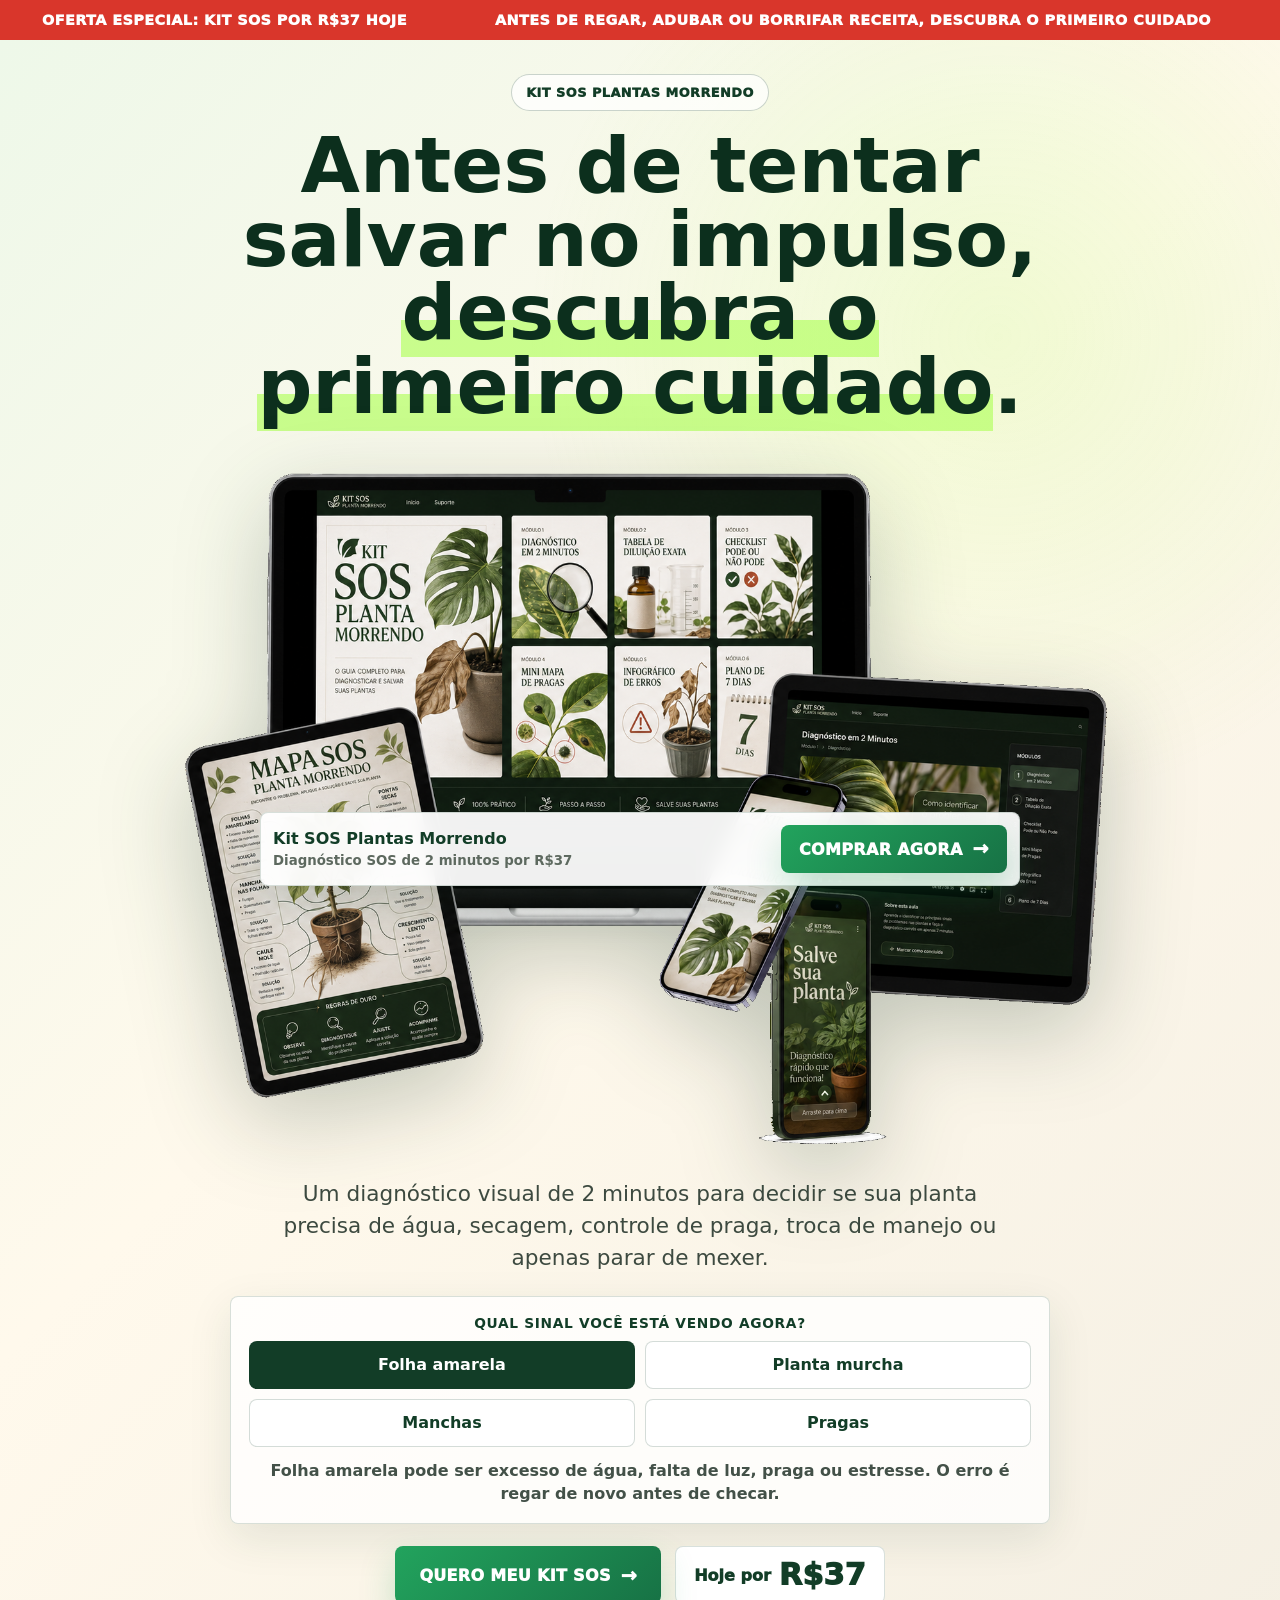
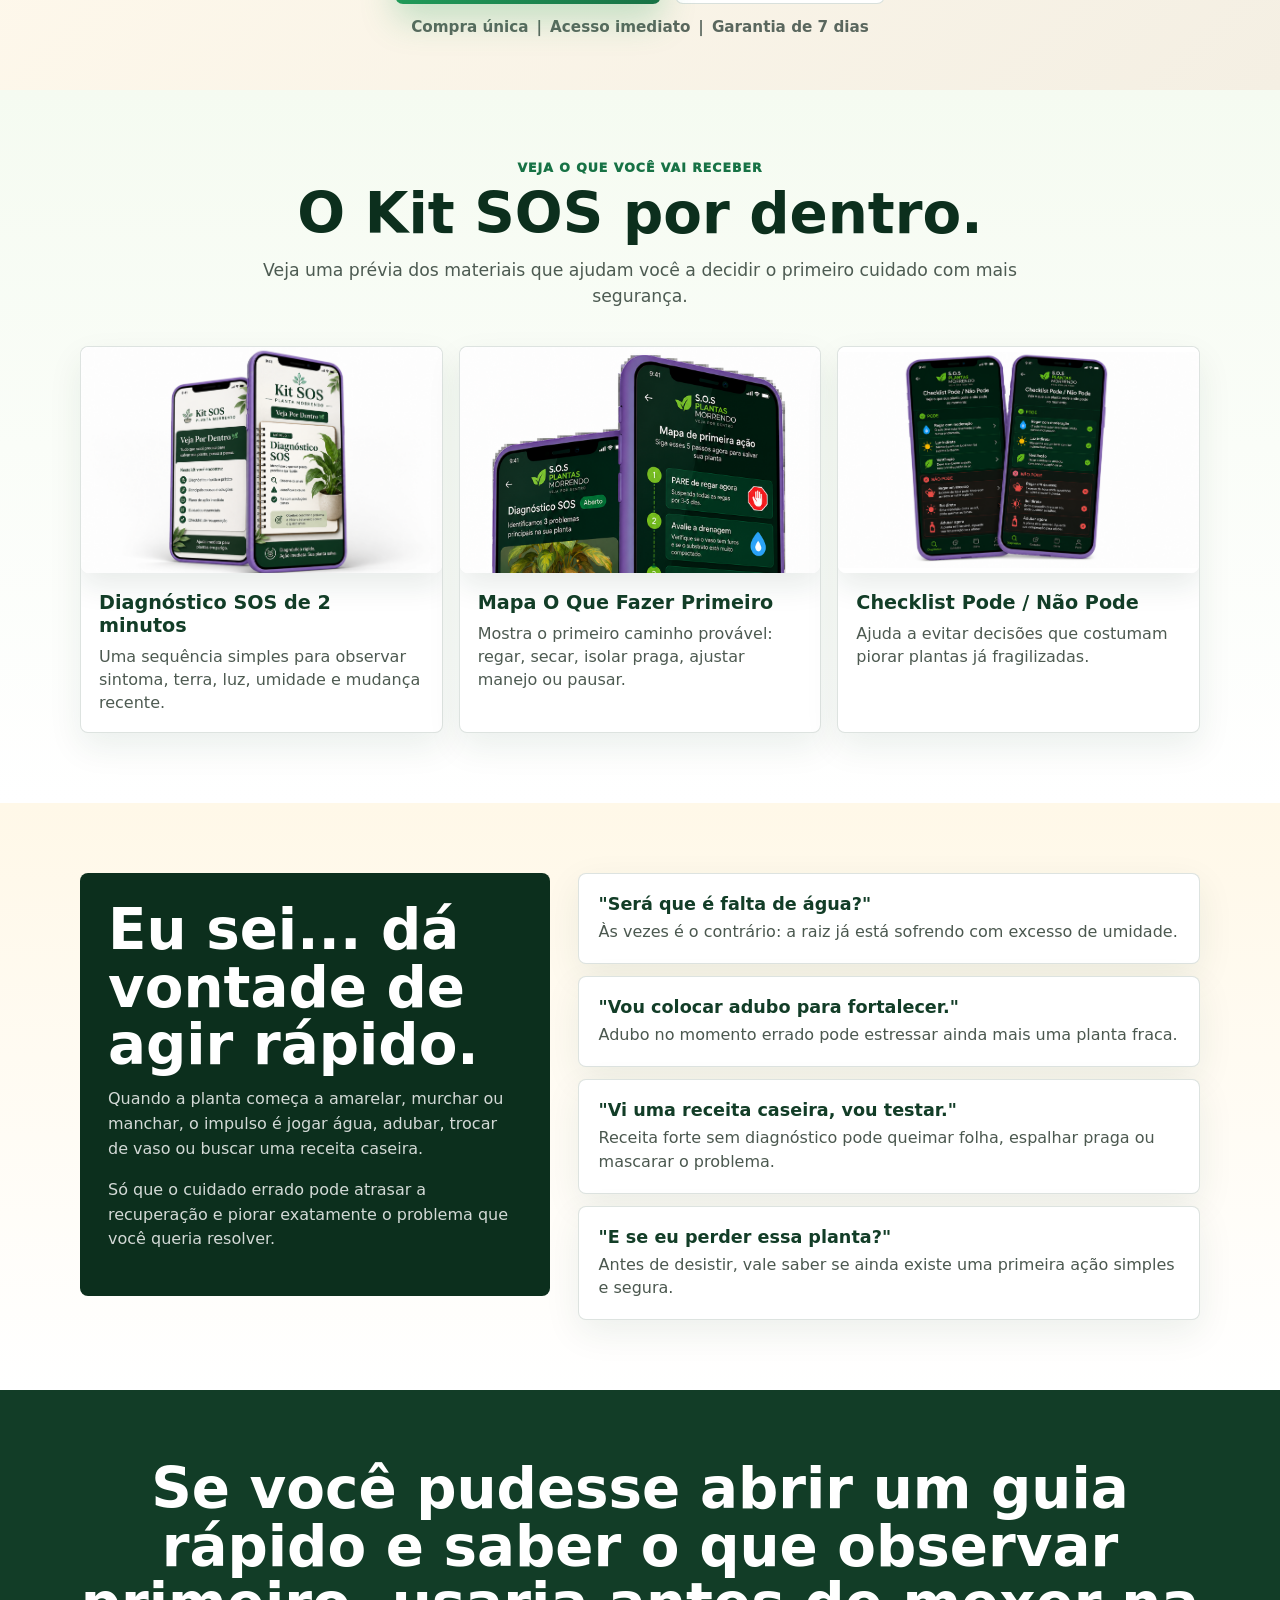
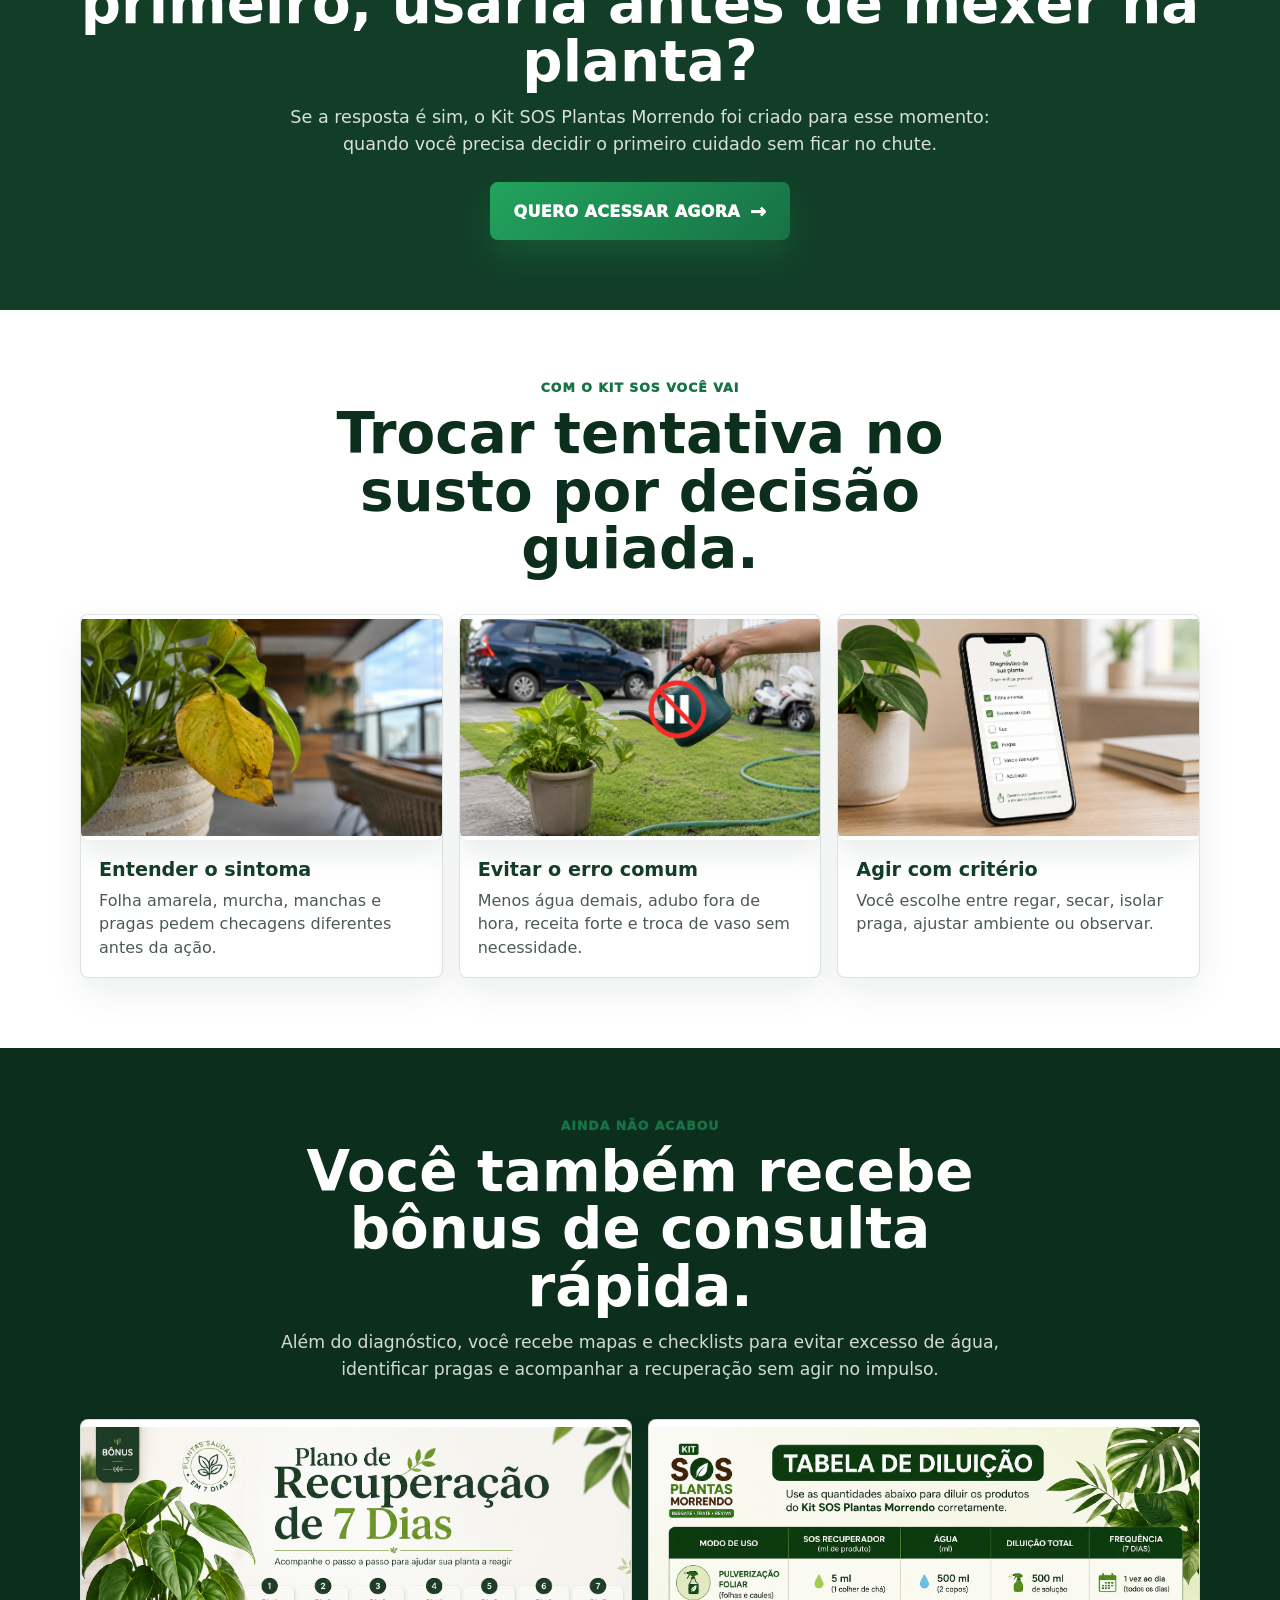
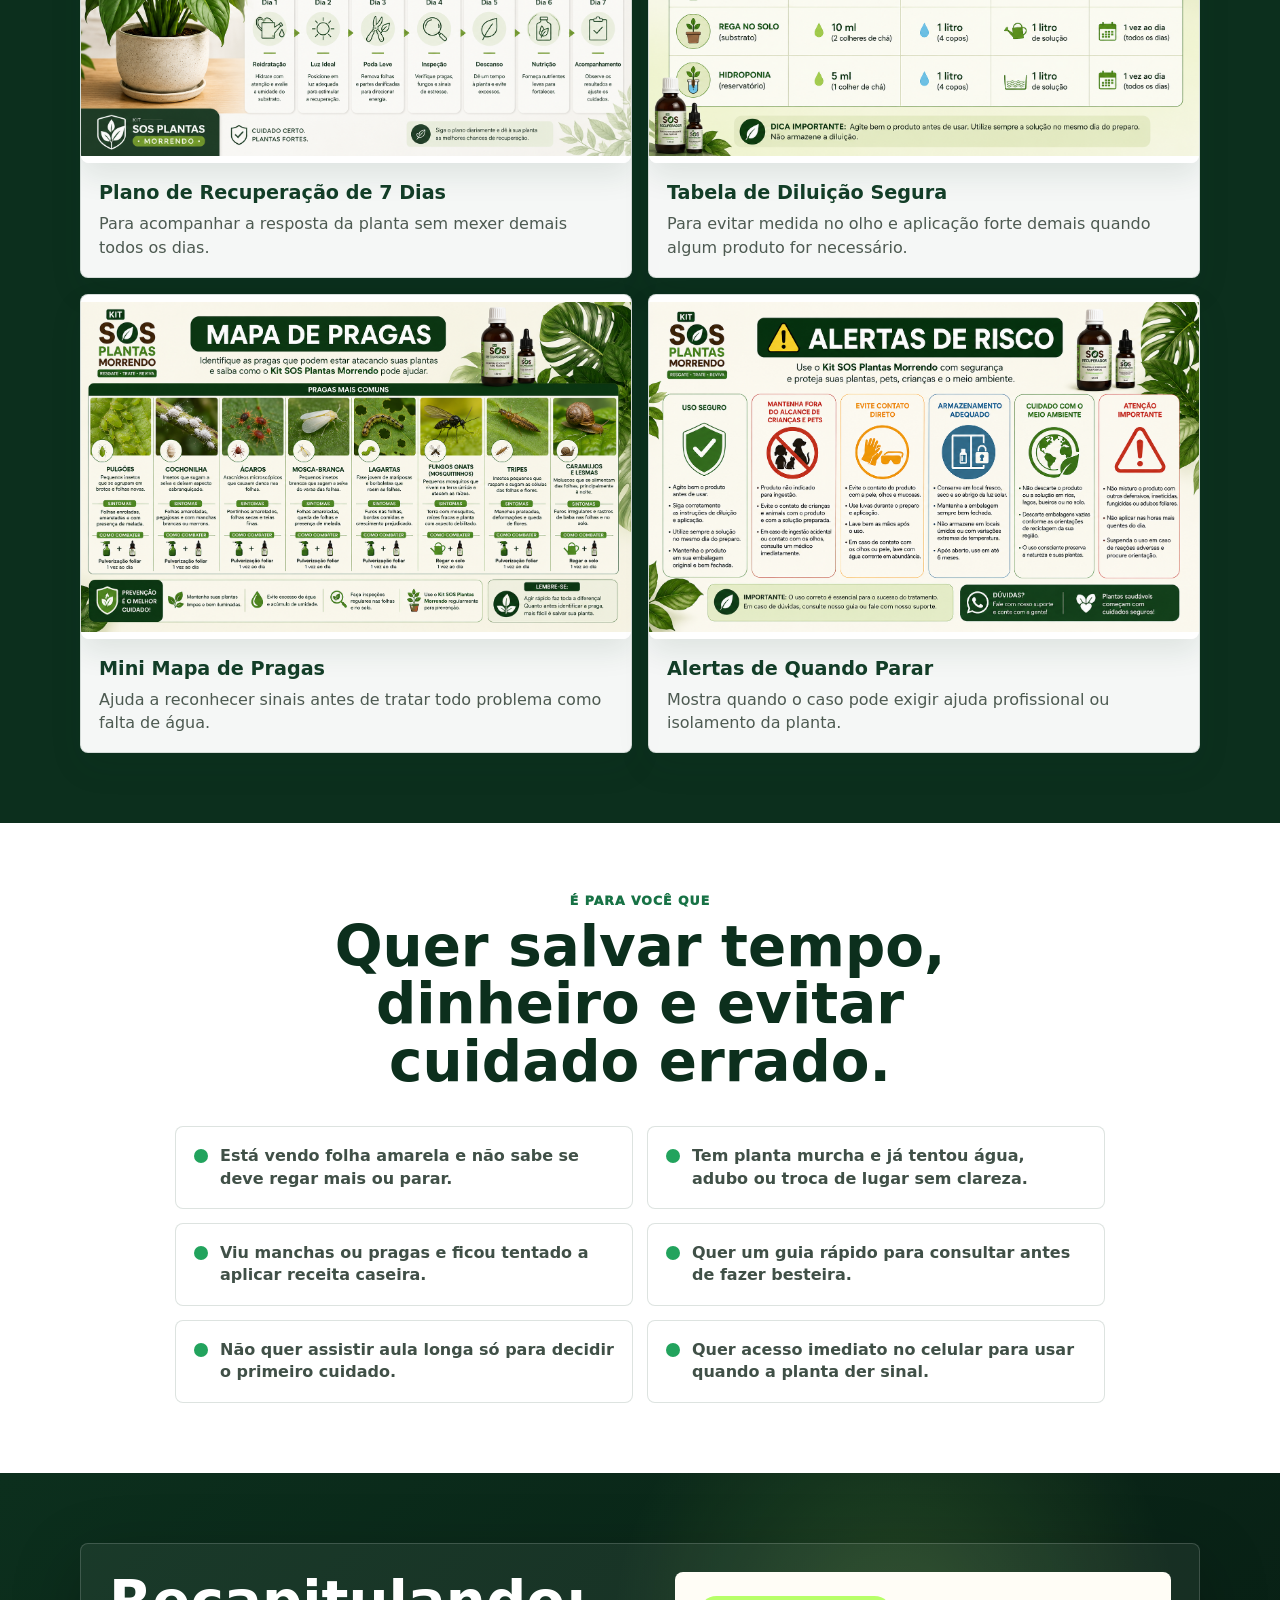
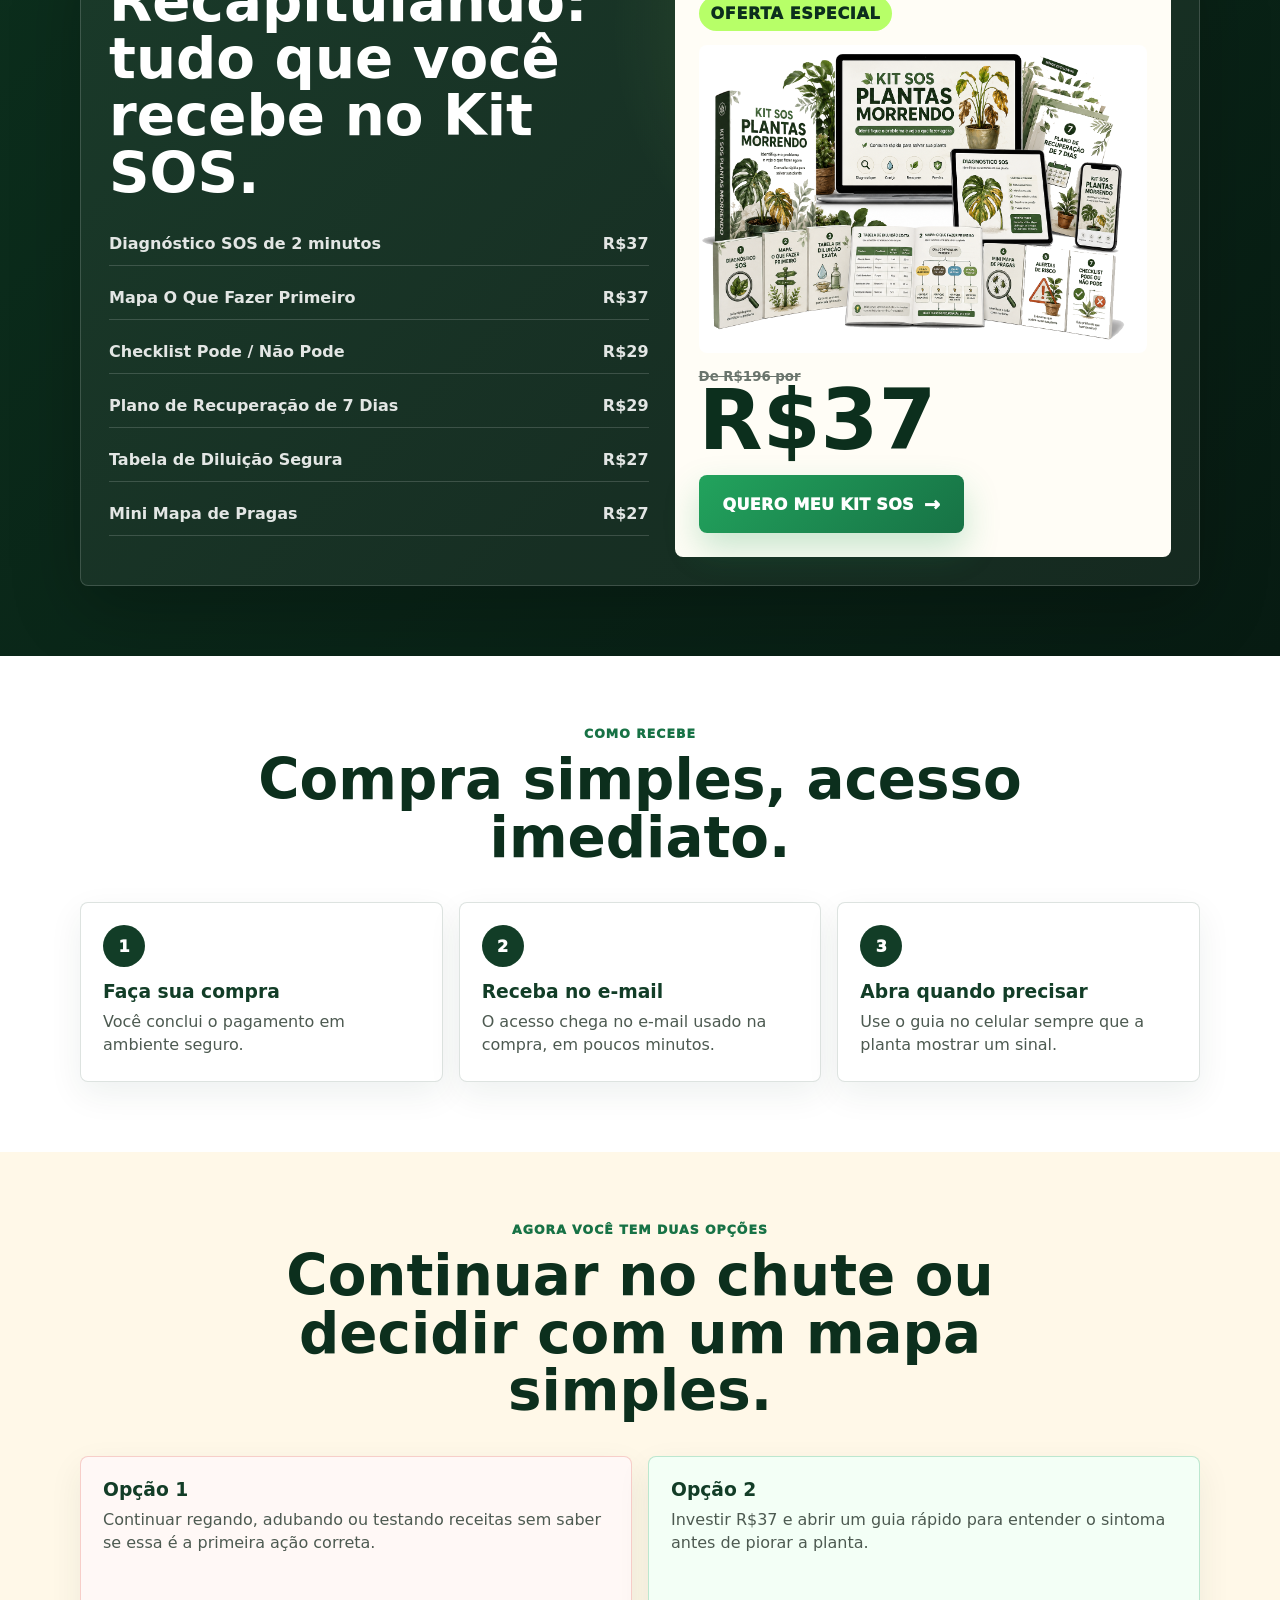
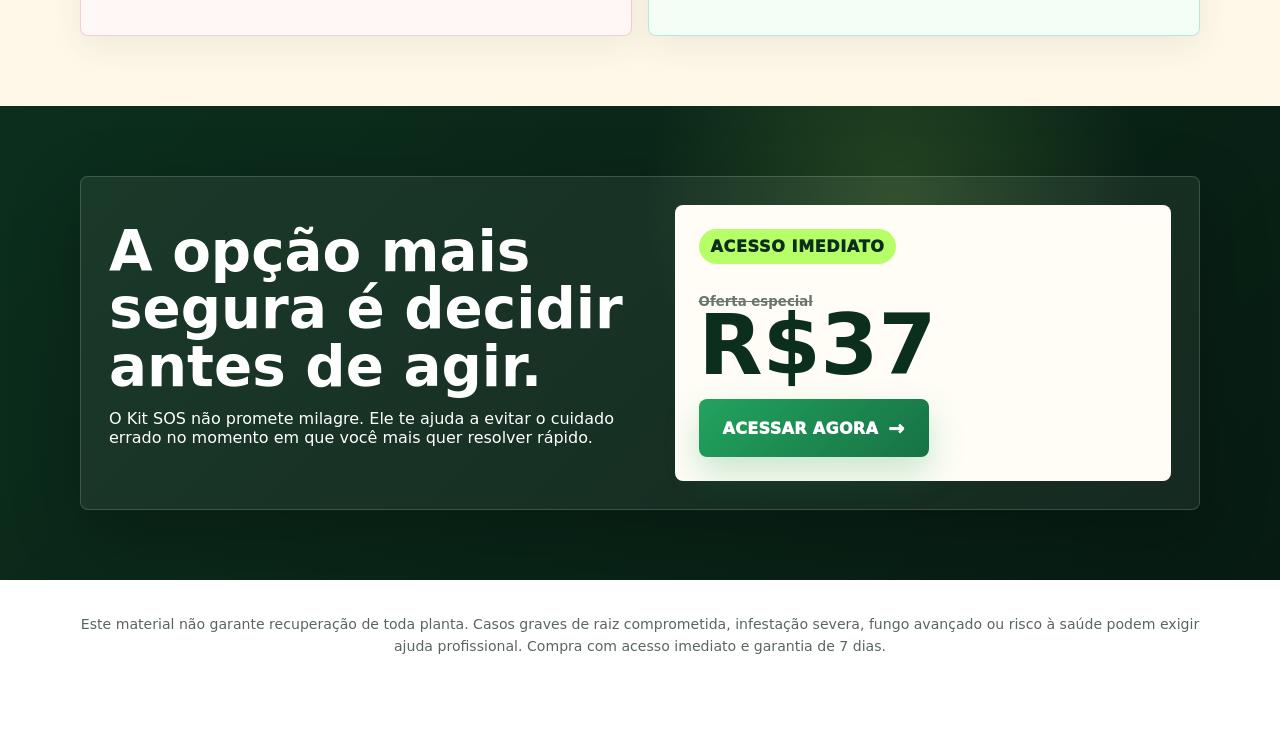
==== commit 06006d88: "Replace Kit SOS landing with MVT page" ====
--- a/vendas.html
+++ b/vendas.html
@@ -1,218 +1,1382 @@
-<!DOCTYPE html>
+<!doctype html>
 <html lang="pt-BR">
 <head>
-    <meta charset="UTF-8">
-    <meta name="viewport" content="width=device-width, initial-scale=1.0">
-    <title>Kit SOS Plantas Morrendo</title>
-    <link rel="stylesheet" href="vendas.css">
-    <link href="https://fonts.googleapis.com/css2?family=Inter:wght@400;600;700;800;900&display=swap" rel="stylesheet">
-    <script src="tracking.js?v=20260601-1"></script>
+  <meta charset="utf-8" />
+  <meta name="viewport" content="width=device-width, initial-scale=1" />
+  <title>Kit SOS Plantas Morrendo | Diagnóstico SOS de 2 minutos</title>
+  <meta name="description" content="Descubra o primeiro cuidado antes de piorar sua planta." />
+  <style>
+    :root {
+      --green-950: #0c2f1d;
+      --green-900: #123d27;
+      --green-700: #177245;
+      --green-500: #22a35d;
+      --lime: #b7ff68;
+      --cream: #fff8e8;
+      --paper: #fffdf6;
+      --sand: #eadcc4;
+      --red: #d9362b;
+      --yellow: #f7c948;
+      --ink: #18231b;
+      --muted: #657166;
+      --line: rgba(12, 47, 29, .16);
+      --shadow: 0 22px 70px rgba(12, 47, 29, .16);
+      --radius: 8px;
+      font-family: Inter, ui-sans-serif, system-ui, -apple-system, BlinkMacSystemFont, "Segoe UI", sans-serif;
+    }
+
+    * { box-sizing: border-box; }
+    html { scroll-behavior: smooth; }
+    body {
+      margin: 0;
+      color: var(--ink);
+      background: var(--paper);
+    }
+
+    a { color: inherit; text-decoration: none; }
+    button { font: inherit; }
+    img { max-width: 100%; display: block; }
+
+    .ticker {
+      overflow: hidden;
+      background: var(--red);
+      color: #fff;
+      font-size: .9rem;
+      font-weight: 950;
+      text-transform: uppercase;
+      letter-spacing: .03em;
+      white-space: nowrap;
+    }
+
+    .ticker-track {
+      display: inline-flex;
+      gap: 46px;
+      min-width: 200%;
+      padding: 12px 0;
+      animation: ticker 25s linear infinite;
+    }
+
+    .ticker span { padding-left: 42px; }
+
+    @keyframes ticker {
+      from { transform: translateX(0); }
+      to { transform: translateX(-50%); }
+    }
+
+    .wrap {
+      width: min(1120px, calc(100% - 32px));
+      margin: 0 auto;
+    }
+
+    .hero {
+      overflow: hidden;
+      background:
+        radial-gradient(circle at 78% 18%, rgba(183, 255, 104, .20), transparent 28%),
+        linear-gradient(135deg, #eef8e9 0%, #fff9ec 45%, #f4efe3 100%);
+      padding: 34px 0 54px;
+    }
+
+    .hero-grid {
+      display: grid;
+      grid-template-columns: 1fr;
+      gap: 24px;
+      align-items: center;
+      justify-items: center;
+      text-align: center;
+    }
+
+    .hero-copy,
+    .hero-action {
+      width: min(820px, 100%);
+    }
+
+    .eyebrow {
+      display: inline-flex;
+      align-items: center;
+      gap: 10px;
+      padding: 10px 14px;
+      border-radius: 999px;
+      color: var(--green-900);
+      border: 1px solid rgba(18, 61, 39, .22);
+      background: rgba(255, 255, 255, .74);
+      font-weight: 950;
+      text-transform: uppercase;
+      letter-spacing: .04em;
+      font-size: .8rem;
+    }
+
+    h1, h2, h3, p { margin-top: 0; }
+
+    h1 {
+      margin: 18px 0 18px;
+      max-width: 820px;
+      font-size: clamp(2.45rem, 6vw, 5rem);
+      line-height: .96;
+      letter-spacing: 0;
+      color: var(--green-950);
+    }
+
+    .highlight {
+      display: inline;
+      background: linear-gradient(transparent 58%, rgba(183, 255, 104, .72) 58%);
+    }
+
+    .hero-lead {
+      color: #3d4a40;
+      font-size: clamp(1.05rem, 2.2vw, 1.35rem);
+      line-height: 1.48;
+      max-width: 720px;
+      margin: 0 auto 22px;
+    }
+
+    .hero-question {
+      border: 1px solid rgba(18, 61, 39, .16);
+      border-radius: var(--radius);
+      background: rgba(255, 255, 255, .78);
+      box-shadow: 0 14px 44px rgba(18, 61, 39, .10);
+      padding: 18px;
+      margin-bottom: 22px;
+    }
+
+    .hero-question strong {
+      display: block;
+      color: var(--green-900);
+      margin-bottom: 10px;
+      text-transform: uppercase;
+      font-size: .86rem;
+      letter-spacing: .05em;
+    }
+
+    .diagnostic-tabs {
+      display: grid;
+      grid-template-columns: repeat(2, 1fr);
+      gap: 10px;
+      margin-bottom: 12px;
+    }
+
+    .diagnostic-tabs button {
+      min-height: 48px;
+      border: 1px solid rgba(18, 61, 39, .18);
+      border-radius: var(--radius);
+      background: #fff;
+      color: var(--green-900);
+      font-weight: 900;
+      cursor: pointer;
+      transition: transform .18s ease, background .18s ease, color .18s ease;
+    }
+
+    .diagnostic-tabs button:hover { transform: translateY(-2px); }
+    .diagnostic-tabs button.active {
+      background: var(--green-900);
+      color: #fff;
+    }
+
+    .diagnostic-answer {
+      margin: 0;
+      color: #435148;
+      line-height: 1.45;
+      font-weight: 650;
+    }
+
+    .mobile-diagnostic-answer {
+      display: none;
+    }
+
+    .cta-row {
+      display: flex;
+      align-items: center;
+      justify-content: center;
+      gap: 14px;
+      flex-wrap: wrap;
+    }
+
+    .btn {
+      position: relative;
+      isolation: isolate;
+      overflow: hidden;
+      display: inline-flex;
+      align-items: center;
+      justify-content: center;
+      gap: 10px;
+      min-height: 58px;
+      padding: 0 24px;
+      border: 0;
+      border-radius: var(--radius);
+      background: linear-gradient(135deg, var(--green-500), var(--green-700));
+      color: #fff;
+      font-weight: 1000;
+      text-transform: uppercase;
+      letter-spacing: .02em;
+      box-shadow: 0 16px 34px rgba(34, 163, 93, .25);
+      cursor: pointer;
+      transform: translateY(0);
+      transition:
+        transform .18s ease,
+        filter .18s ease,
+        box-shadow .18s ease;
+      animation: ctaPulse 2.8s ease-in-out infinite;
+    }
+
+    .btn::before {
+      content: "";
+      position: absolute;
+      inset: -35% -55%;
+      z-index: 0;
+      background: linear-gradient(
+        105deg,
+        transparent 35%,
+        rgba(255, 255, 255, .18) 46%,
+        rgba(255, 255, 255, .42) 50%,
+        rgba(255, 255, 255, .18) 54%,
+        transparent 65%
+      );
+      transform: translateX(-80%) rotate(8deg);
+      animation: ctaShine 3.4s linear infinite;
+      pointer-events: none;
+    }
+
+    .btn::after {
+      content: "→";
+      position: relative;
+      z-index: 1;
+      font-size: 1.2em;
+      line-height: 1;
+      transform: translateX(0);
+      transition: transform .18s ease;
+    }
+
+    .btn:hover {
+      filter: brightness(1.06);
+      transform: translateY(-2px);
+      box-shadow: 0 22px 42px rgba(34, 163, 93, .34);
+    }
+
+    .btn:hover::after {
+      transform: translateX(4px);
+    }
+
+    .btn:active {
+      transform: translateY(0) scale(.98);
+      box-shadow: 0 12px 24px rgba(34, 163, 93, .24);
+    }
+
+    @keyframes ctaPulse {
+      0%, 100% {
+        box-shadow: 0 16px 34px rgba(34, 163, 93, .25);
+      }
+      50% {
+        box-shadow: 0 18px 42px rgba(183, 255, 104, .32);
+      }
+    }
+
+    @keyframes ctaShine {
+      0% { transform: translateX(-85%) rotate(8deg); }
+      48%, 100% { transform: translateX(85%) rotate(8deg); }
+    }
+
+    @media (prefers-reduced-motion: reduce) {
+      .btn,
+      .btn::before {
+        animation: none;
+      }
+    }
+
+    .price-pill {
+      display: inline-flex;
+      align-items: center;
+      gap: 8px;
+      min-height: 58px;
+      padding: 0 18px;
+      border: 1px solid rgba(18, 61, 39, .16);
+      border-radius: var(--radius);
+      background: #fff;
+      color: var(--green-900);
+      font-weight: 950;
+    }
+
+    .price-pill span {
+      font-size: 1.9rem;
+      line-height: 1;
+    }
+
+    .trust-line {
+      display: flex;
+      gap: 8px;
+      flex-wrap: wrap;
+      justify-content: center;
+      margin-top: 14px;
+      color: #5a675e;
+      font-weight: 780;
+      font-size: .95rem;
+    }
+
+    .hero-visual {
+      position: relative;
+      width: min(940px, 100%);
+      display: grid;
+      place-items: center;
+    }
+
+    .mockup-placeholder {
+      width: 100%;
+      border-radius: var(--radius);
+      overflow: hidden;
+      filter: drop-shadow(0 28px 46px rgba(12, 47, 29, .24));
+    }
+
+    .hero-mockup-img {
+      width: 100%;
+      height: auto;
+      display: block;
+    }
+
+    .floating-chip {
+      position: absolute;
+      width: min(220px, 42vw);
+      padding: 14px;
+      border-radius: var(--radius);
+      background: rgba(255, 255, 255, .94);
+      border: 1px solid rgba(18, 61, 39, .14);
+      box-shadow: 0 14px 40px rgba(18, 61, 39, .12);
+      color: var(--green-900);
+      font-weight: 900;
+      line-height: 1.2;
+    }
+
+    .chip-1 { top: 36px; left: 0; }
+    .chip-2 { top: 90px; right: 0; }
+    .chip-3 { bottom: 68px; left: 20px; }
+    .chip-4 { bottom: 28px; right: 12px; }
+
+    section { padding: 70px 0; }
+
+    .section-head {
+      text-align: center;
+      max-width: 780px;
+      margin: 0 auto 36px;
+    }
+
+    .tag {
+      color: var(--green-700);
+      text-transform: uppercase;
+      font-weight: 1000;
+      letter-spacing: .08em;
+      font-size: .78rem;
+      margin-bottom: 10px;
+    }
+
+    h2 {
+      font-size: clamp(2rem, 4.4vw, 4rem);
+      line-height: 1.02;
+      letter-spacing: 0;
+      color: var(--green-950);
+      margin-bottom: 14px;
+    }
+
+    .section-head p {
+      color: #4d5b52;
+      line-height: 1.55;
+      font-size: 1.08rem;
+    }
+
+    .proof {
+      background: #fff;
+    }
+
+    .proof-grid {
+      display: grid;
+      grid-template-columns: repeat(3, 1fr);
+      gap: 16px;
+    }
+
+    .image-placeholder,
+    .mini-placeholder {
+      display: grid;
+      place-items: center;
+      min-height: 220px;
+      border: 2px dashed rgba(18, 61, 39, .28);
+      border-radius: var(--radius);
+      background: #f8fbf3;
+      color: var(--green-900);
+      text-align: center;
+      padding: 18px;
+      font-weight: 950;
+      line-height: 1.25;
+    }
+
+    .image-placeholder.has-image,
+    .mini-placeholder.has-image {
+      min-height: 0;
+      padding: 0;
+      border: 0;
+      overflow: hidden;
+      background: #fff;
+      box-shadow: 0 12px 30px rgba(18, 61, 39, .10);
+    }
+
+    .image-placeholder.has-image {
+      aspect-ratio: 16 / 10;
+    }
+
+    .mini-placeholder.has-image {
+      aspect-ratio: 16 / 10;
+    }
+
+    .image-placeholder.has-image img,
+    .mini-placeholder.has-image img {
+      width: 100%;
+      height: 100%;
+      object-fit: contain;
+      display: block;
+      background: #fff;
+    }
+
+    .mini-placeholder { min-height: 110px; }
+
+    .pain {
+      background:
+        linear-gradient(180deg, var(--cream), #fff);
+    }
+
+    .pain-grid {
+      display: grid;
+      grid-template-columns: .86fr 1.14fr;
+      gap: 28px;
+      align-items: start;
+    }
+
+    .pain-card {
+      border-radius: var(--radius);
+      background: var(--green-950);
+      color: #fff;
+      padding: 28px;
+      position: sticky;
+      top: 22px;
+    }
+
+    .pain-card h2 { color: #fff; }
+    .pain-card p {
+      color: rgba(255, 255, 255, .82);
+      line-height: 1.55;
+    }
+
+    .thoughts {
+      display: grid;
+      gap: 12px;
+    }
+
+    .thought {
+      border: 1px solid rgba(18, 61, 39, .14);
+      border-radius: var(--radius);
+      background: #fff;
+      padding: 20px;
+      box-shadow: 0 12px 36px rgba(18, 61, 39, .08);
+    }
+
+    .thought strong {
+      display: block;
+      color: var(--green-900);
+      margin-bottom: 6px;
+      font-size: 1.1rem;
+    }
+
+    .thought p {
+      margin: 0;
+      color: #4b584f;
+      line-height: 1.45;
+    }
+
+    .yes-block {
+      background: var(--green-900);
+      color: #fff;
+      text-align: center;
+    }
+
+    .yes-block h2 { color: #fff; }
+    .yes-block p {
+      color: rgba(255, 255, 255, .84);
+      max-width: 760px;
+      margin: 0 auto 24px;
+      line-height: 1.55;
+      font-size: 1.1rem;
+    }
+
+    .benefits {
+      background: #fff;
+    }
+
+    .benefit-grid,
+    .deliver-grid {
+      display: grid;
+      grid-template-columns: repeat(3, 1fr);
+      gap: 16px;
+    }
+
+    .benefit,
+    .deliver,
+    .bonus {
+      border: 1px solid rgba(18, 61, 39, .14);
+      border-radius: var(--radius);
+      background: #fff;
+      box-shadow: 0 14px 34px rgba(18, 61, 39, .08);
+      overflow: hidden;
+    }
+
+    .benefit .body,
+    .deliver .body,
+    .bonus .body {
+      padding: 18px;
+    }
+
+    .benefit h3,
+    .deliver h3,
+    .bonus h3 {
+      color: var(--green-900);
+      margin-bottom: 8px;
+      font-size: 1.2rem;
+    }
+
+    .benefit p,
+    .deliver p,
+    .bonus p {
+      color: #4d5a51;
+      line-height: 1.45;
+      margin: 0;
+    }
+
+    .deliverables {
+      background: linear-gradient(180deg, #f5fbf1, #fff);
+    }
+
+    .more {
+      background: var(--green-950);
+      color: #fff;
+    }
+
+    .more h2 { color: #fff; }
+    .more .section-head p { color: rgba(255, 255, 255, .82); }
+
+    .bonus-grid {
+      display: grid;
+      grid-template-columns: repeat(2, 1fr);
+      gap: 16px;
+    }
+
+    .bonus {
+      background: rgba(255, 255, 255, .96);
+    }
+
+    .who {
+      background: #fff;
+    }
+
+    .who-list {
+      display: grid;
+      grid-template-columns: repeat(2, 1fr);
+      gap: 14px;
+      max-width: 930px;
+      margin: 0 auto;
+    }
+
+    .who-item {
+      display: flex;
+      gap: 12px;
+      align-items: flex-start;
+      border: 1px solid rgba(18, 61, 39, .14);
+      border-radius: var(--radius);
+      padding: 18px;
+      background: #fff;
+      color: #405047;
+      font-weight: 760;
+      line-height: 1.4;
+    }
+
+    .who-item::before {
+      content: "";
+      width: 14px;
+      height: 14px;
+      border-radius: 50%;
+      background: var(--green-500);
+      margin-top: 4px;
+      flex: 0 0 auto;
+    }
+
+    .offer {
+      background:
+        radial-gradient(circle at 70% 20%, rgba(183, 255, 104, .16), transparent 26%),
+        linear-gradient(135deg, var(--green-950), #071b12);
+      color: #fff;
+    }
+
+    .offer-box {
+      display: grid;
+      grid-template-columns: 1fr .92fr;
+      gap: 26px;
+      align-items: center;
+      border: 1px solid rgba(255, 255, 255, .16);
+      border-radius: var(--radius);
+      background: rgba(255, 255, 255, .06);
+      padding: 28px;
+      box-shadow: 0 22px 70px rgba(0, 0, 0, .24);
+    }
+
+    .offer h2 { color: #fff; }
+
+    .value-stack {
+      display: grid;
+      gap: 10px;
+      margin: 20px 0;
+    }
+
+    .value-row {
+      display: grid;
+      grid-template-columns: 1fr auto;
+      gap: 12px;
+      padding: 12px 0;
+      border-bottom: 1px solid rgba(255, 255, 255, .16);
+      color: rgba(255, 255, 255, .88);
+      font-weight: 780;
+    }
+
+    .offer-card {
+      background: var(--paper);
+      color: var(--ink);
+      border-radius: var(--radius);
+      padding: 24px;
+    }
+
+    .offer-card .image-placeholder.has-image {
+      aspect-ratio: 1511 / 1041;
+      background: transparent;
+      box-shadow: none;
+    }
+
+    .approved {
+      display: inline-flex;
+      align-items: center;
+      padding: 8px 12px;
+      border-radius: 999px;
+      background: var(--lime);
+      color: var(--green-950);
+      text-transform: uppercase;
+      font-weight: 1000;
+      letter-spacing: .04em;
+      margin-bottom: 14px;
+    }
+
+    .price {
+      color: var(--green-950);
+      margin: 16px 0;
+    }
+
+    .price small {
+      display: block;
+      color: #6a756d;
+      font-weight: 850;
+      text-decoration: line-through;
+    }
+
+    .price strong {
+      display: block;
+      font-size: clamp(3rem, 8vw, 5.2rem);
+      line-height: .9;
+    }
+
+    .access {
+      background: #fff;
+    }
+
+    .access-grid,
+    .choice-grid {
+      display: grid;
+      grid-template-columns: repeat(3, 1fr);
+      gap: 16px;
+    }
+
+    .access-card,
+    .choice-card {
+      border: 1px solid rgba(18, 61, 39, .14);
+      border-radius: var(--radius);
+      background: #fff;
+      padding: 22px;
+      min-height: 180px;
+      box-shadow: 0 12px 34px rgba(18, 61, 39, .07);
+    }
+
+    .access-card .num {
+      display: grid;
+      width: 42px;
+      height: 42px;
+      place-items: center;
+      border-radius: 50%;
+      background: var(--green-900);
+      color: #fff;
+      font-weight: 1000;
+      margin-bottom: 14px;
+    }
+
+    .access-card h3,
+    .choice-card h3 {
+      color: var(--green-900);
+      margin-bottom: 8px;
+    }
+
+    .access-card p,
+    .choice-card p {
+      color: #4d5a51;
+      line-height: 1.45;
+      margin: 0;
+    }
+
+    .choices {
+      background: var(--cream);
+    }
+
+    .choice-grid {
+      grid-template-columns: repeat(2, 1fr);
+    }
+
+    .choice-card.bad {
+      border-color: rgba(217, 54, 43, .22);
+      background: #fff8f6;
+    }
+
+    .choice-card.good {
+      border-color: rgba(34, 163, 93, .26);
+      background: #f3fff6;
+    }
+
+    .footer-note {
+      padding: 34px 0 92px;
+      color: #59665e;
+      background: #fff;
+      font-size: .88rem;
+      line-height: 1.5;
+      text-align: center;
+    }
+
+    .sticky {
+      position: fixed;
+      z-index: 20;
+      left: 50%;
+      bottom: 14px;
+      width: min(760px, calc(100% - 24px));
+      transform: translateX(-50%);
+      display: grid;
+      grid-template-columns: 1fr auto;
+      gap: 14px;
+      align-items: center;
+      padding: 12px;
+      border: 1px solid rgba(18, 61, 39, .16);
+      border-radius: var(--radius);
+      background: rgba(255, 255, 255, .94);
+      box-shadow: 0 18px 48px rgba(12, 47, 29, .18);
+      backdrop-filter: blur(10px);
+    }
+
+    .sticky strong {
+      display: block;
+      color: var(--green-900);
+      margin-bottom: 2px;
+    }
+
+    .sticky small {
+      color: #5d695f;
+      font-weight: 760;
+    }
+
+    .sticky .btn { min-height: 48px; padding: 0 18px; }
+
+    .purchase-pop {
+      position: fixed;
+      z-index: 21;
+      left: 18px;
+      bottom: 102px;
+      width: min(360px, calc(100% - 36px));
+      display: grid;
+      grid-template-columns: 46px 1fr auto;
+      gap: 12px;
+      align-items: center;
+      padding: 12px;
+      border: 1px solid rgba(18, 61, 39, .14);
+      border-radius: var(--radius);
+      background: rgba(255, 255, 255, .96);
+      box-shadow: 0 18px 48px rgba(12, 47, 29, .18);
+      backdrop-filter: blur(12px);
+      transform: translateY(18px);
+      opacity: 0;
+      pointer-events: none;
+      transition: transform .28s ease, opacity .28s ease;
+    }
+
+    .purchase-pop.show {
+      transform: translateY(0);
+      opacity: 1;
+      pointer-events: auto;
+    }
+
+    .purchase-icon {
+      display: grid;
+      place-items: center;
+      width: 46px;
+      height: 46px;
+      border-radius: 50%;
+      background: linear-gradient(135deg, var(--green-500), var(--green-700));
+      color: #fff;
+      font-weight: 1000;
+      box-shadow: 0 10px 24px rgba(34, 163, 93, .24);
+    }
+
+    .purchase-copy strong {
+      display: block;
+      color: var(--green-950);
+      line-height: 1.15;
+      margin-bottom: 3px;
+    }
+
+    .purchase-copy span {
+      display: block;
+      color: #5c685f;
+      font-size: .88rem;
+      font-weight: 750;
+      line-height: 1.25;
+    }
+
+    .purchase-close {
+      width: 30px;
+      height: 30px;
+      border: 0;
+      border-radius: 50%;
+      background: #eef5ea;
+      color: var(--green-900);
+      cursor: pointer;
+      font-weight: 1000;
+    }
+
+    @media (max-width: 940px) {
+      .pain-grid,
+      .offer-box {
+        grid-template-columns: 1fr;
+      }
+
+      .proof-grid,
+      .benefit-grid,
+      .deliver-grid,
+      .access-grid {
+        grid-template-columns: 1fr;
+      }
+    }
+
+    @media (max-width: 680px) {
+      .wrap { width: min(100% - 22px, 1120px); }
+      .hero { padding-top: 26px; }
+      h1 { font-size: clamp(2.5rem, 12vw, 4.1rem); }
+      .diagnostic-tabs,
+      .bonus-grid,
+      .who-list,
+      .choice-grid {
+        grid-template-columns: 1fr;
+      }
+      .diagnostic-tabs {
+        margin-bottom: 0;
+      }
+      .diagnostic-answer {
+        display: none;
+      }
+      .mobile-diagnostic-answer {
+        display: none;
+        margin: -2px 0 4px;
+        padding: 12px;
+        border: 1px solid rgba(18, 61, 39, .12);
+        border-radius: var(--radius);
+        background: #f6fbf2;
+        color: #435148;
+        line-height: 1.45;
+        font-weight: 650;
+        text-align: left;
+      }
+      .mobile-diagnostic-answer.active {
+        display: block;
+      }
+      .cta-row { display: grid; }
+      .btn, .price-pill { width: 100%; }
+      .mockup-placeholder {
+        width: min(100%, 420px);
+      }
+      .floating-chip {
+        position: absolute;
+        width: min(168px, 45vw);
+        padding: 10px;
+        font-size: .78rem;
+      }
+      .chip-1 { top: 24px; left: 0; }
+      .chip-2 { top: 78px; right: 0; }
+      .chip-3 { bottom: 86px; left: 4px; }
+      .chip-4 { bottom: 28px; right: 0; }
+      section { padding: 54px 0; }
+      .sticky { grid-template-columns: 1fr; }
+      .purchase-pop {
+        left: 12px;
+        bottom: 142px;
+        width: calc(100% - 24px);
+      }
+    }
+  </style>
+    <script src="tracking.js?v=20260609-mvt1"></script>
 </head>
 <body>
-    <div class="top-alert-banner">
-        Sua planta está murchando, amarelando ou com manchas? Pare de tentar no chute antes de piorar.
-    </div>
-
-    <header class="hero">
-        <div class="container">
-            <div class="hero-sales">
-                <div class="hero-copy-block">
-                    <span class="hero-label">Primeiros socorros para plantas em risco</span>
-                    <h1 class="headline">Descubra o primeiro cuidado antes de perder sua planta de vez.</h1>
-                    <p class="subheadline">
-                        O Kit SOS Plantas Morrendo mostra como identificar sinais comuns e escolher a primeira ação com mais segurança, sem jogar mais água, adubo ou receita caseira no desespero.
-                    </p>
-                    <div class="symptom-chips" aria-label="Sintomas comuns">
-                        <span>Folha amarela</span>
-                        <span>Planta murcha</span>
-                        <span>Manchas</span>
-                        <span>Pragas</span>
-                    </div>
-                    <div class="hero-actions single-cta">
-                        <a href="https://pay.hotmart.com/I105969372T?checkoutMode=10" class="btn-primary pulse-animation" data-checkout-source="hero">
-                            Quero salvar minha planta agora
-                        </a>
-                        <p class="btn-subtext">Acesso imediato por R$ 47. Compra segura pela Hotmart com garantia de 7 dias.</p>
-                    </div>
-                </div>
-
-                <div class="hero-product-panel">
-                    <div class="mockup-stage">
-                        <img src="assets/kit-mockup-novo.jpg" alt="Mockup do Kit SOS Plantas Morrendo" class="hero-kit-img">
-                        <div class="price-tag">
-                            <span>Hoje</span>
-                            <strong>R$ 47</strong>
-                        </div>
-                    </div>
-                    <div class="hero-proof-grid">
-                        <div><strong>Mapa SOS</strong><span>Sintoma → primeira ação</span></div>
-                        <div><strong>Checklists</strong><span>Para evitar excesso de água e adubo</span></div>
-                        <div><strong>Acesso rápido</strong><span>Abra no celular quando precisar</span></div>
-                    </div>
-                </div>
-            </div>
-
-            <div class="danger-strip" aria-label="Erros comuns">
-                <span>Evite água demais</span>
-                <span>Evite adubo no susto</span>
-                <span>Evite mistura forte sem diagnóstico</span>
-            </div>
+  <div class="ticker">
+    <div class="ticker-track">
+      <span>Oferta especial: Kit SOS por R$37 hoje</span>
+      <span>Antes de regar, adubar ou borrifar receita, descubra o primeiro cuidado</span>
+      <span>Acesso imediato e garantia de 7 dias</span>
+      <span>Oferta especial: Kit SOS por R$37 hoje</span>
+      <span>Antes de regar, adubar ou borrifar receita, descubra o primeiro cuidado</span>
+      <span>Acesso imediato e garantia de 7 dias</span>
+    </div>
+  </div>
+
+  <header class="hero">
+    <div class="wrap hero-grid">
+      <div class="hero-copy">
+        <span class="eyebrow">Kit SOS Plantas Morrendo</span>
+        <h1>Antes de tentar salvar no impulso, <span class="highlight">descubra o primeiro cuidado</span>.</h1>
+      </div>
+
+      <div class="hero-visual">
+        <div class="mockup-placeholder">
+          <img class="hero-mockup-img" src="assets/kit-sos-hero-mockup-transparent.png" alt="Mockup do Kit SOS Plantas Morrendo com celular, páginas do diagnóstico e materiais de apoio" />
         </div>
-        <div class="triangle-divider"></div>
-    </header>
-
-    <section class="decision-section">
-        <div class="container">
-            <p class="section-eyebrow">O que o Kit SOS resolve</p>
-            <h2 class="section-title">Ele transforma desespero em uma decisão simples de primeiros socorros.</h2>
-            <div class="diagnostic-flow">
-                <div class="flow-step">
-                    <span>01</span>
-                    <h3>Olhe o sintoma</h3>
-                    <p>Folha amarela, seca, murcha, manchada, com pontinhos ou pragas.</p>
-                </div>
-                <div class="flow-arrow">→</div>
-                <div class="flow-step">
-                    <span>02</span>
-                    <h3>Evite a reação errada</h3>
-                    <p>Não regue, adube, troque de vaso ou borrife receita antes de entender o sinal.</p>
-                </div>
-                <div class="flow-arrow">→</div>
-                <div class="flow-step highlighted">
-                    <span>03</span>
-                    <h3>Escolha a primeira ação</h3>
-                    <p>Use o mapa do Kit SOS para decidir o cuidado inicial com menos chute.</p>
-                </div>
-            </div>
+      </div>
+
+      <div class="hero-action">
+        <p class="hero-lead">
+          Um diagnóstico visual de 2 minutos para decidir se sua planta precisa de água,
+          secagem, controle de praga, troca de manejo ou apenas parar de mexer.
+        </p>
+
+        <div class="hero-question">
+          <strong>Qual sinal você está vendo agora?</strong>
+          <div class="diagnostic-tabs">
+            <button class="active" type="button" data-signal="yellow">Folha amarela</button>
+            <p class="mobile-diagnostic-answer active" data-mobile-answer="yellow"></p>
+            <button type="button" data-signal="wilted">Planta murcha</button>
+            <p class="mobile-diagnostic-answer" data-mobile-answer="wilted"></p>
+            <button type="button" data-signal="spots">Manchas</button>
+            <p class="mobile-diagnostic-answer" data-mobile-answer="spots"></p>
+            <button type="button" data-signal="pests">Pragas</button>
+            <p class="mobile-diagnostic-answer" data-mobile-answer="pests"></p>
+          </div>
+          <p class="diagnostic-answer" id="diagnostic-answer">
+            Folha amarela pode ser excesso de água, falta de luz, praga ou estresse. O erro é regar de novo antes de checar.
+          </p>
         </div>
-    </section>
-
-    <section class="mistakes-section">
-        <div class="container">
-            <p class="section-eyebrow">O que mais faz a planta piorar</p>
-            <h2 class="section-title">Três tentativas comuns que parecem cuidado, mas podem virar prejuízo.</h2>
-            <div class="mistake-grid">
-                <div class="mistake-card">
-                    <h3>Água demais</h3>
-                    <p>Quando a folha murcha, muita gente rega de novo. Se a raiz já está sofrendo, isso pode piorar.</p>
-                </div>
-                <div class="mistake-card">
-                    <h3>Adubo no susto</h3>
-                    <p>Adubar uma planta frágil pode estressar ainda mais se o problema real for praga, raiz ou excesso.</p>
-                </div>
-                <div class="mistake-card">
-                    <h3>Receita caseira forte</h3>
-                    <p>Mistura no olho pode manchar, ressecar ou sufocar folhas que já estavam sensíveis.</p>
-                </div>
-            </div>
+
+        <div class="cta-row">
+          <a class="btn checkout-link" href="https://pay.hotmart.com/I105969372T?checkoutMode=10" data-checkout-source="hero">Quero meu Kit SOS</a>
+          <div class="price-pill">Hoje por <span>R$37</span></div>
         </div>
-    </section>
-
-    <section class="for-you-section">
-        <div class="container">
-            <h2 class="section-title">O Kit SOS Plantas Morrendo é para você que...</h2>
-
-            <div class="for-you-grid">
-                <div class="for-you-list">
-                    <div class="for-you-item">
-                        <div class="emoji">1</div>
-                        <p>Vê folha amarela, seca, murcha ou com praga e não sabe qual cuidado fazer primeiro.</p>
-                    </div>
-                    <div class="for-you-item">
-                        <div class="emoji">2</div>
-                        <p>Já tentou água, adubo ou receita caseira e ficou com medo de piorar a planta.</p>
-                    </div>
-                    <div class="for-you-item">
-                        <div class="emoji">3</div>
-                        <p>Quer uma orientação simples antes de gastar com veneno, mudas novas ou fazer mais uma tentativa.</p>
-                    </div>
-                </div>
-
-                <div class="for-you-image">
-                    <img src="assets/bg.png" alt="Pessoa cuidando de planta" class="sad-person-img">
-                </div>
-            </div>
+        <div class="trust-line">
+          <span>Compra única</span>
+          <span>|</span>
+          <span>Acesso imediato</span>
+          <span>|</span>
+          <span>Garantia de 7 dias</span>
         </div>
-    </section>
-
-    <section class="product-section">
-        <div class="container text-center">
-            <div class="premium-problem-card">
-                <div class="problem-icon-wrapper pulse-animation">
-                    <svg xmlns="http://www.w3.org/2000/svg" width="32" height="32" viewBox="0 0 24 24" fill="none" stroke="currentColor" stroke-width="2" stroke-linecap="round" stroke-linejoin="round"><path d="M8.5 14.5A2.5 2.5 0 0 0 11 12c0-1.38-.5-2-1-3-1.072-2.143-.224-4.054 2-6 .5 2.5 2 4.9 4 6.5 2 1.6 3 3.5 3 5.5a7 7 0 1 1-14 0c0-1.153.433-2.294 1-3a2.5 2.5 0 0 0 2.5 2.5z"/></svg>
-                </div>
-                <div class="problem-content">
-                    <span class="problem-eyebrow">O erro caro</span>
-                    <h3>O cuidado errado pode acelerar o problema.</h3>
-                    <p>Água demais, adubo no susto, troca de vaso sem necessidade ou mistura forte podem piorar uma planta frágil. O kit não promete milagre: ele organiza a primeira decisão para você agir com mais critério.</p>
-                </div>
-            </div>
-
-            <div class="product-reveal">
-                <h1 class="product-logo">KIT SOS PLANTAS MORRENDO</h1>
-                <p class="product-subtitle">Kit de consulta para identificar sinais, escolher a primeira ação e evitar cuidados que podem piorar a planta.</p>
-                <img src="assets/kit-mockup-novo.jpg" alt="Kit SOS" class="product-hero-img" style="margin-bottom: 30px; width: 100%; max-width: 800px;">
-                <p style="font-size: 18px; color: var(--text-muted); max-width: 700px; margin: 0 auto;">Um material prático para abrir no celular quando bate a dúvida: regar, limpar, isolar, trocar de lugar, pausar ou aplicar algum cuidado caseiro.</p>
-            </div>
-
-            <h2 class="section-title" style="margin-top: 60px;">O que você recebe imediatamente</h2>
-            <div class="deliverables-stack">
-                <div class="deliverable-row"><img src="assets/entregavel-1.jpg" alt="Entregável 1" class="del-full-image"></div>
-                <div class="deliverable-row"><img src="assets/entregavel-2.jpg" alt="Entregável 2" class="del-full-image"></div>
-                <div class="deliverable-row"><img src="assets/entregavel-3.jpg" alt="Entregável 3" class="del-full-image"></div>
-                <div class="deliverable-row"><img src="assets/entregavel-4.jpg" alt="Entregável 4" class="del-full-image"></div>
-            </div>
+      </div>
+    </div>
+  </header>
+
+  <section class="proof deliverables">
+    <div class="wrap">
+      <div class="section-head">
+        <div class="tag">Veja o que você vai receber</div>
+        <h2>O Kit SOS por dentro.</h2>
+        <p>Veja uma prévia dos materiais que ajudam você a decidir o primeiro cuidado com mais segurança.</p>
+      </div>
+      <div class="deliver-grid">
+        <article class="deliver">
+          <div class="mini-placeholder has-image">
+            <img src="assets/kit-sos-preview-diagnostico.png" alt="Página do Diagnóstico SOS" />
+          </div>
+          <div class="body">
+            <h3>Diagnóstico SOS de 2 minutos</h3>
+            <p>Uma sequência simples para observar sintoma, terra, luz, umidade e mudança recente.</p>
+          </div>
+        </article>
+        <article class="deliver">
+          <div class="mini-placeholder has-image">
+            <img src="assets/kit-sos-preview-mapa-acao.png" alt="Mapa de primeira ação do Kit SOS" />
+          </div>
+          <div class="body">
+            <h3>Mapa O Que Fazer Primeiro</h3>
+            <p>Mostra o primeiro caminho provável: regar, secar, isolar praga, ajustar manejo ou pausar.</p>
+          </div>
+        </article>
+        <article class="deliver">
+          <div class="mini-placeholder has-image">
+            <img src="assets/kit-sos-preview-checklist.png" alt="Checklist Pode e Não Pode do Kit SOS" />
+          </div>
+          <div class="body">
+            <h3>Checklist Pode / Não Pode</h3>
+            <p>Ajuda a evitar decisões que costumam piorar plantas já fragilizadas.</p>
+          </div>
+        </article>
+      </div>
+    </div>
+  </section>
+
+  <section class="pain">
+    <div class="wrap pain-grid">
+      <div class="pain-card">
+        <h2>Eu sei... dá vontade de agir rápido.</h2>
+        <p>
+          Quando a planta começa a amarelar, murchar ou manchar, o impulso é jogar água,
+          adubar, trocar de vaso ou buscar uma receita caseira.
+        </p>
+        <p>
+          Só que o cuidado errado pode atrasar a recuperação e piorar exatamente o problema que você queria resolver.
+        </p>
+      </div>
+      <div class="thoughts">
+        <div class="thought">
+          <strong>"Será que é falta de água?"</strong>
+          <p>Às vezes é o contrário: a raiz já está sofrendo com excesso de umidade.</p>
         </div>
-    </section>
-
-    <section id="offer" class="offer-section">
-        <div class="container text-center">
-            <div class="offer-card">
-                <div class="quiz-result-note">
-                    <strong>Antes de agir:</strong> se a planta está piorando, o risco é tentar resolver no chute. O próximo passo é consultar o mapa antes de colocar mais água, adubo ou mistura.
-                </div>
-
-                <h2 class="offer-headline">Leve o Kit SOS antes de tentar mais uma solução no escuro.</h2>
-                <p class="offer-desc">Kit SOS Plantas Morrendo com mapa de diagnóstico, checklist de primeiros cuidados, mapa de pragas, tabela de diluição e sinais de quando parar.</p>
-
-                <div class="price-box">
-                    <p class="old-price">De R$ 97 por apenas</p>
-                    <div class="new-price">R$ 47</div>
-                    <p class="installments">Ou 5x de R$ 10,11</p>
-                </div>
-
-                <div class="checkout-reassurance">
-                    <div><strong>Entrega:</strong> Kit de consulta com acesso imediato no celular.</div>
-                    <div><strong>Pagamento:</strong> compra única, sem assinatura.</div>
-                    <div><strong>Risco:</strong> garantia de 7 dias pela Hotmart.</div>
-                </div>
-
-                <a href="https://pay.hotmart.com/I105969372T?checkoutMode=10" class="btn-primary large pulse-animation" style="width: 100%; max-width: 100%;" data-checkout-source="offer_card">
-                    ACESSAR O KIT SOS AGORA
-                </a>
-
-                <p class="btn-subtext" style="color: #666; margin-top: 15px;">Compra segura pela Hotmart</p>
-            </div>
+        <div class="thought">
+          <strong>"Vou colocar adubo para fortalecer."</strong>
+          <p>Adubo no momento errado pode estressar ainda mais uma planta fraca.</p>
         </div>
-    </section>
-
-    <footer class="footer">
-        <div class="container text-center">
-            <p>Kit SOS Plantas Morrendo © 2026 - Todos os direitos reservados</p>
+        <div class="thought">
+          <strong>"Vi uma receita caseira, vou testar."</strong>
+          <p>Receita forte sem diagnóstico pode queimar folha, espalhar praga ou mascarar o problema.</p>
         </div>
-    </footer>
-
-    <div class="sticky-cta" aria-hidden="true">
-        <div>
-            <strong>Kit SOS Plantas Morrendo</strong>
-            <span>Kit de consulta por R$ 47</span>
+        <div class="thought">
+          <strong>"E se eu perder essa planta?"</strong>
+          <p>Antes de desistir, vale saber se ainda existe uma primeira ação simples e segura.</p>
         </div>
-        <a href="https://pay.hotmart.com/I105969372T?checkoutMode=10" data-checkout-source="sticky_cta">Comprar agora</a>
-    </div>
-    <script>
-        window.addEventListener('scroll', function () {
-            document.body.classList.toggle('show-sticky', window.scrollY > 620);
-        });
-    </script>
+      </div>
+    </div>
+  </section>
+
+  <section class="yes-block">
+    <div class="wrap">
+      <h2>Se você pudesse abrir um guia rápido e saber o que observar primeiro, usaria antes de mexer na planta?</h2>
+      <p>
+        Se a resposta é sim, o Kit SOS Plantas Morrendo foi criado para esse momento:
+        quando você precisa decidir o primeiro cuidado sem ficar no chute.
+      </p>
+      <a class="btn checkout-link" href="https://pay.hotmart.com/I105969372T?checkoutMode=10" data-checkout-source="yes">Quero acessar agora</a>
+    </div>
+  </section>
+
+  <section class="benefits">
+    <div class="wrap">
+      <div class="section-head">
+        <div class="tag">Com o Kit SOS você vai</div>
+        <h2>Trocar tentativa no susto por decisão guiada.</h2>
+      </div>
+      <div class="benefit-grid">
+        <article class="benefit">
+          <div class="mini-placeholder has-image">
+            <img src="assets/kit-sos-benefit-folha-amarela.png" alt="Folha amarela em planta dentro de casa" />
+          </div>
+          <div class="body">
+            <h3>Entender o sintoma</h3>
+            <p>Folha amarela, murcha, manchas e pragas pedem checagens diferentes antes da ação.</p>
+          </div>
+        </article>
+        <article class="benefit">
+          <div class="mini-placeholder has-image">
+            <img src="assets/kit-sos-benefit-pausar-rega.png" alt="Pessoa pausando a rega antes de diagnosticar a planta" />
+          </div>
+          <div class="body">
+            <h3>Evitar o erro comum</h3>
+            <p>Menos água demais, adubo fora de hora, receita forte e troca de vaso sem necessidade.</p>
+          </div>
+        </article>
+        <article class="benefit">
+          <div class="mini-placeholder has-image">
+            <img src="assets/kit-sos-benefit-diagnostico-celular.png" alt="Diagnóstico da planta aberto no celular" />
+          </div>
+          <div class="body">
+            <h3>Agir com critério</h3>
+            <p>Você escolhe entre regar, secar, isolar praga, ajustar ambiente ou observar.</p>
+          </div>
+        </article>
+      </div>
+    </div>
+  </section>
+
+  <section class="more">
+    <div class="wrap">
+      <div class="section-head">
+        <div class="tag">Ainda não acabou</div>
+        <h2>Você também recebe bônus de consulta rápida.</h2>
+        <p>Além do diagnóstico, você recebe mapas e checklists para evitar excesso de água, identificar pragas e acompanhar a recuperação sem agir no impulso.</p>
+      </div>
+      <div class="bonus-grid">
+        <article class="bonus">
+          <div class="mini-placeholder has-image">
+            <img src="assets/kit-sos-bonus-plano-7-dias.png" alt="Plano de recuperação de 7 dias do Kit SOS" />
+          </div>
+          <div class="body">
+            <h3>Plano de Recuperação de 7 Dias</h3>
+            <p>Para acompanhar a resposta da planta sem mexer demais todos os dias.</p>
+          </div>
+        </article>
+        <article class="bonus">
+          <div class="mini-placeholder has-image">
+            <img src="assets/kit-sos-bonus-tabela-diluicao.png" alt="Tabela de diluição segura do Kit SOS" />
+          </div>
+          <div class="body">
+            <h3>Tabela de Diluição Segura</h3>
+            <p>Para evitar medida no olho e aplicação forte demais quando algum produto for necessário.</p>
+          </div>
+        </article>
+        <article class="bonus">
+          <div class="mini-placeholder has-image">
+            <img src="assets/kit-sos-bonus-mapa-pragas.png" alt="Mini mapa de pragas do Kit SOS" />
+          </div>
+          <div class="body">
+            <h3>Mini Mapa de Pragas</h3>
+            <p>Ajuda a reconhecer sinais antes de tratar todo problema como falta de água.</p>
+          </div>
+        </article>
+        <article class="bonus">
+          <div class="mini-placeholder has-image">
+            <img src="assets/kit-sos-bonus-alertas-risco.png" alt="Alertas de risco para uso seguro do Kit SOS" />
+          </div>
+          <div class="body">
+            <h3>Alertas de Quando Parar</h3>
+            <p>Mostra quando o caso pode exigir ajuda profissional ou isolamento da planta.</p>
+          </div>
+        </article>
+      </div>
+    </div>
+  </section>
+
+  <section class="who">
+    <div class="wrap">
+      <div class="section-head">
+        <div class="tag">É para você que</div>
+        <h2>Quer salvar tempo, dinheiro e evitar cuidado errado.</h2>
+      </div>
+      <div class="who-list">
+        <div class="who-item">Está vendo folha amarela e não sabe se deve regar mais ou parar.</div>
+        <div class="who-item">Tem planta murcha e já tentou água, adubo ou troca de lugar sem clareza.</div>
+        <div class="who-item">Viu manchas ou pragas e ficou tentado a aplicar receita caseira.</div>
+        <div class="who-item">Quer um guia rápido para consultar antes de fazer besteira.</div>
+        <div class="who-item">Não quer assistir aula longa só para decidir o primeiro cuidado.</div>
+        <div class="who-item">Quer acesso imediato no celular para usar quando a planta der sinal.</div>
+      </div>
+    </div>
+  </section>
+
+  <section class="offer" id="oferta">
+    <div class="wrap offer-box">
+      <div>
+        <h2>Recapitulando: tudo que você recebe no Kit SOS.</h2>
+        <div class="value-stack">
+          <div class="value-row"><span>Diagnóstico SOS de 2 minutos</span><strong>R$37</strong></div>
+          <div class="value-row"><span>Mapa O Que Fazer Primeiro</span><strong>R$37</strong></div>
+          <div class="value-row"><span>Checklist Pode / Não Pode</span><strong>R$29</strong></div>
+          <div class="value-row"><span>Plano de Recuperação de 7 Dias</span><strong>R$29</strong></div>
+          <div class="value-row"><span>Tabela de Diluição Segura</span><strong>R$27</strong></div>
+          <div class="value-row"><span>Mini Mapa de Pragas</span><strong>R$27</strong></div>
+        </div>
+      </div>
+      <div class="offer-card">
+        <span class="approved">Oferta especial</span>
+        <div class="image-placeholder has-image">
+          <img src="assets/kit-sos-offer-mockup-transparent.png" alt="Mockup final do Kit SOS Plantas Morrendo com módulos e bônus" />
+        </div>
+        <div class="price">
+          <small>De R$196 por</small>
+          <strong>R$37</strong>
+        </div>
+        <a class="btn checkout-link" href="https://pay.hotmart.com/I105969372T?checkoutMode=10" data-checkout-source="offer">Quero meu Kit SOS</a>
+      </div>
+    </div>
+  </section>
+
+  <section class="access">
+    <div class="wrap">
+      <div class="section-head">
+        <div class="tag">Como recebe</div>
+        <h2>Compra simples, acesso imediato.</h2>
+      </div>
+      <div class="access-grid">
+        <article class="access-card">
+          <div class="num">1</div>
+          <h3>Faça sua compra</h3>
+          <p>Você conclui o pagamento em ambiente seguro.</p>
+        </article>
+        <article class="access-card">
+          <div class="num">2</div>
+          <h3>Receba no e-mail</h3>
+          <p>O acesso chega no e-mail usado na compra, em poucos minutos.</p>
+        </article>
+        <article class="access-card">
+          <div class="num">3</div>
+          <h3>Abra quando precisar</h3>
+          <p>Use o guia no celular sempre que a planta mostrar um sinal.</p>
+        </article>
+      </div>
+    </div>
+  </section>
+
+  <section class="choices">
+    <div class="wrap">
+      <div class="section-head">
+        <div class="tag">Agora você tem duas opções</div>
+        <h2>Continuar no chute ou decidir com um mapa simples.</h2>
+      </div>
+      <div class="choice-grid">
+        <article class="choice-card bad">
+          <h3>Opção 1</h3>
+          <p>Continuar regando, adubando ou testando receitas sem saber se essa é a primeira ação correta.</p>
+        </article>
+        <article class="choice-card good">
+          <h3>Opção 2</h3>
+          <p>Investir R$37 e abrir um guia rápido para entender o sintoma antes de piorar a planta.</p>
+        </article>
+      </div>
+    </div>
+  </section>
+
+  <section class="offer">
+    <div class="wrap offer-box">
+      <div>
+        <h2>A opção mais segura é decidir antes de agir.</h2>
+        <p>O Kit SOS não promete milagre. Ele te ajuda a evitar o cuidado errado no momento em que você mais quer resolver rápido.</p>
+      </div>
+      <div class="offer-card">
+        <span class="approved">Acesso imediato</span>
+        <div class="price">
+          <small>Oferta especial</small>
+          <strong>R$37</strong>
+        </div>
+        <a class="btn checkout-link" href="https://pay.hotmart.com/I105969372T?checkoutMode=10" data-checkout-source="final">Acessar agora</a>
+      </div>
+    </div>
+  </section>
+
+  <footer class="footer-note">
+    <div class="wrap">
+      Este material não garante recuperação de toda planta. Casos graves de raiz comprometida,
+      infestação severa, fungo avançado ou risco à saúde podem exigir ajuda profissional.
+      Compra com acesso imediato e garantia de 7 dias.
+    </div>
+  </footer>
+
+  <div class="sticky">
+    <div>
+      <strong>Kit SOS Plantas Morrendo</strong>
+      <small>Diagnóstico SOS de 2 minutos por R$37</small>
+    </div>
+    <a class="btn checkout-link" href="https://pay.hotmart.com/I105969372T?checkoutMode=10" data-checkout-source="sticky">Comprar agora</a>
+  </div>
+
+  <div class="purchase-pop" id="purchase-pop" aria-live="polite" hidden>
+    <div class="purchase-icon">✓</div>
+    <div class="purchase-copy">
+      <strong id="purchase-pop-title">Compra realizada</strong>
+      <span id="purchase-pop-text">Kit SOS Plantas Morrendo</span>
+    </div>
+    <button class="purchase-close" type="button" aria-label="Fechar aviso de compra">×</button>
+  </div>
+
+  <script>
+    const answers = {
+      yellow: 'Folha amarela pode ser excesso de água, falta de luz, praga ou estresse. O erro é regar de novo antes de checar.',
+      wilted: 'Planta murcha pode ser sede real, raiz sufocada, calor, solo compactado ou excesso de cuidado. O guia ajuda a separar os sinais.',
+      spots: 'Manchas podem vir de fungo, sol, praga, produto forte ou excesso de umidade. Antes de borrifar, observe o padrão.',
+      pests: 'Quando há praga, o primeiro passo pode ser isolar, limpar, observar ou tratar. O risco é espalhar antes de identificar.'
+    };
+
+    document.querySelectorAll('[data-mobile-answer]').forEach((answer) => {
+      answer.textContent = answers[answer.dataset.mobileAnswer];
+    });
+
+    document.querySelectorAll('[data-signal]').forEach((button) => {
+      button.addEventListener('click', () => {
+        document.querySelectorAll('[data-signal]').forEach((item) => item.classList.remove('active'));
+        document.querySelectorAll('[data-mobile-answer]').forEach((item) => item.classList.remove('active'));
+        button.classList.add('active');
+        document.querySelector(`[data-mobile-answer="${button.dataset.signal}"]`)?.classList.add('active');
+        document.getElementById('diagnostic-answer').textContent = answers[button.dataset.signal];
+        window.dispatchEvent(new CustomEvent('kit-sos-event', {
+          detail: {
+            eventName: 'ViewContent',
+            payload: { content_name: 'signal_' + button.dataset.signal },
+            at: new Date().toISOString()
+          }
+        }));
+      });
+    });
+
+    const purchasePopup = document.getElementById('purchase-pop');
+    const purchaseTitle = document.getElementById('purchase-pop-title');
+    const purchaseText = document.getElementById('purchase-pop-text');
+    const purchaseClose = purchasePopup?.querySelector('.purchase-close');
+    const isLocalPreview = window.location.protocol === 'file:';
+    const realPurchaseEvents = Array.isArray(window.KIT_SOS_PURCHASE_EVENTS)
+      ? window.KIT_SOS_PURCHASE_EVENTS
+      : [];
+    const previewPurchaseEvents = [
+      { name: 'Ana', city: 'Campinas', state: 'SP', product: 'Kit SOS Plantas Morrendo' },
+      { name: 'Mariana', city: 'Curitiba', state: 'PR', product: 'Kit SOS Plantas Morrendo' },
+      { name: 'Patrícia', city: 'Belo Horizonte', state: 'MG', product: 'Kit SOS Plantas Morrendo' },
+      { name: 'Juliana', city: 'Salvador', state: 'BA', product: 'Kit SOS Plantas Morrendo' },
+      { name: 'Renata', city: 'Recife', state: 'PE', product: 'Kit SOS Plantas Morrendo' }
+    ];
+    const purchaseEvents = realPurchaseEvents.length ? realPurchaseEvents : (isLocalPreview ? previewPurchaseEvents : []);
+    let purchaseIndex = 0;
+    let purchaseTimer;
+
+    function showPurchasePopup() {
+      if (!purchasePopup || !purchaseEvents.length) return;
+      const purchase = purchaseEvents[purchaseIndex % purchaseEvents.length];
+      purchaseTitle.textContent = `${purchase.name} de ${purchase.city}/${purchase.state}`;
+      purchaseText.textContent = `acabou de comprar ${purchase.product || 'Kit SOS Plantas Morrendo'}`;
+      purchasePopup.hidden = false;
+      requestAnimationFrame(() => purchasePopup.classList.add('show'));
+      window.clearTimeout(purchaseTimer);
+      purchaseTimer = window.setTimeout(() => {
+        purchasePopup.classList.remove('show');
+      }, 5600);
+      purchaseIndex += 1;
+    }
+
+    purchasePopup?.addEventListener('transitionend', () => {
+      if (!purchasePopup.classList.contains('show')) {
+        purchasePopup.hidden = true;
+      }
+    });
+
+    purchaseClose?.addEventListener('click', () => {
+      window.clearTimeout(purchaseTimer);
+      purchasePopup.classList.remove('show');
+      window.sessionStorage.setItem('kit_sos_purchase_pop_closed', '1');
+    });
+
+    if (purchaseEvents.length && window.sessionStorage.getItem('kit_sos_purchase_pop_closed') !== '1') {
+      window.setTimeout(showPurchasePopup, 4200);
+      window.setInterval(showPurchasePopup, 22000);
+    }
+
+    window.dispatchEvent(new CustomEvent('kit-sos-event', {
+      detail: {
+        eventName: 'ViewContent',
+        payload: {
+          content_name: 'Kit SOS Plantas Morrendo - Firecrawl MVT Adapted',
+          value: 37,
+          currency: 'BRL'
+        },
+        at: new Date().toISOString()
+      }
+    }));
+  </script>
 </body>
 </html>
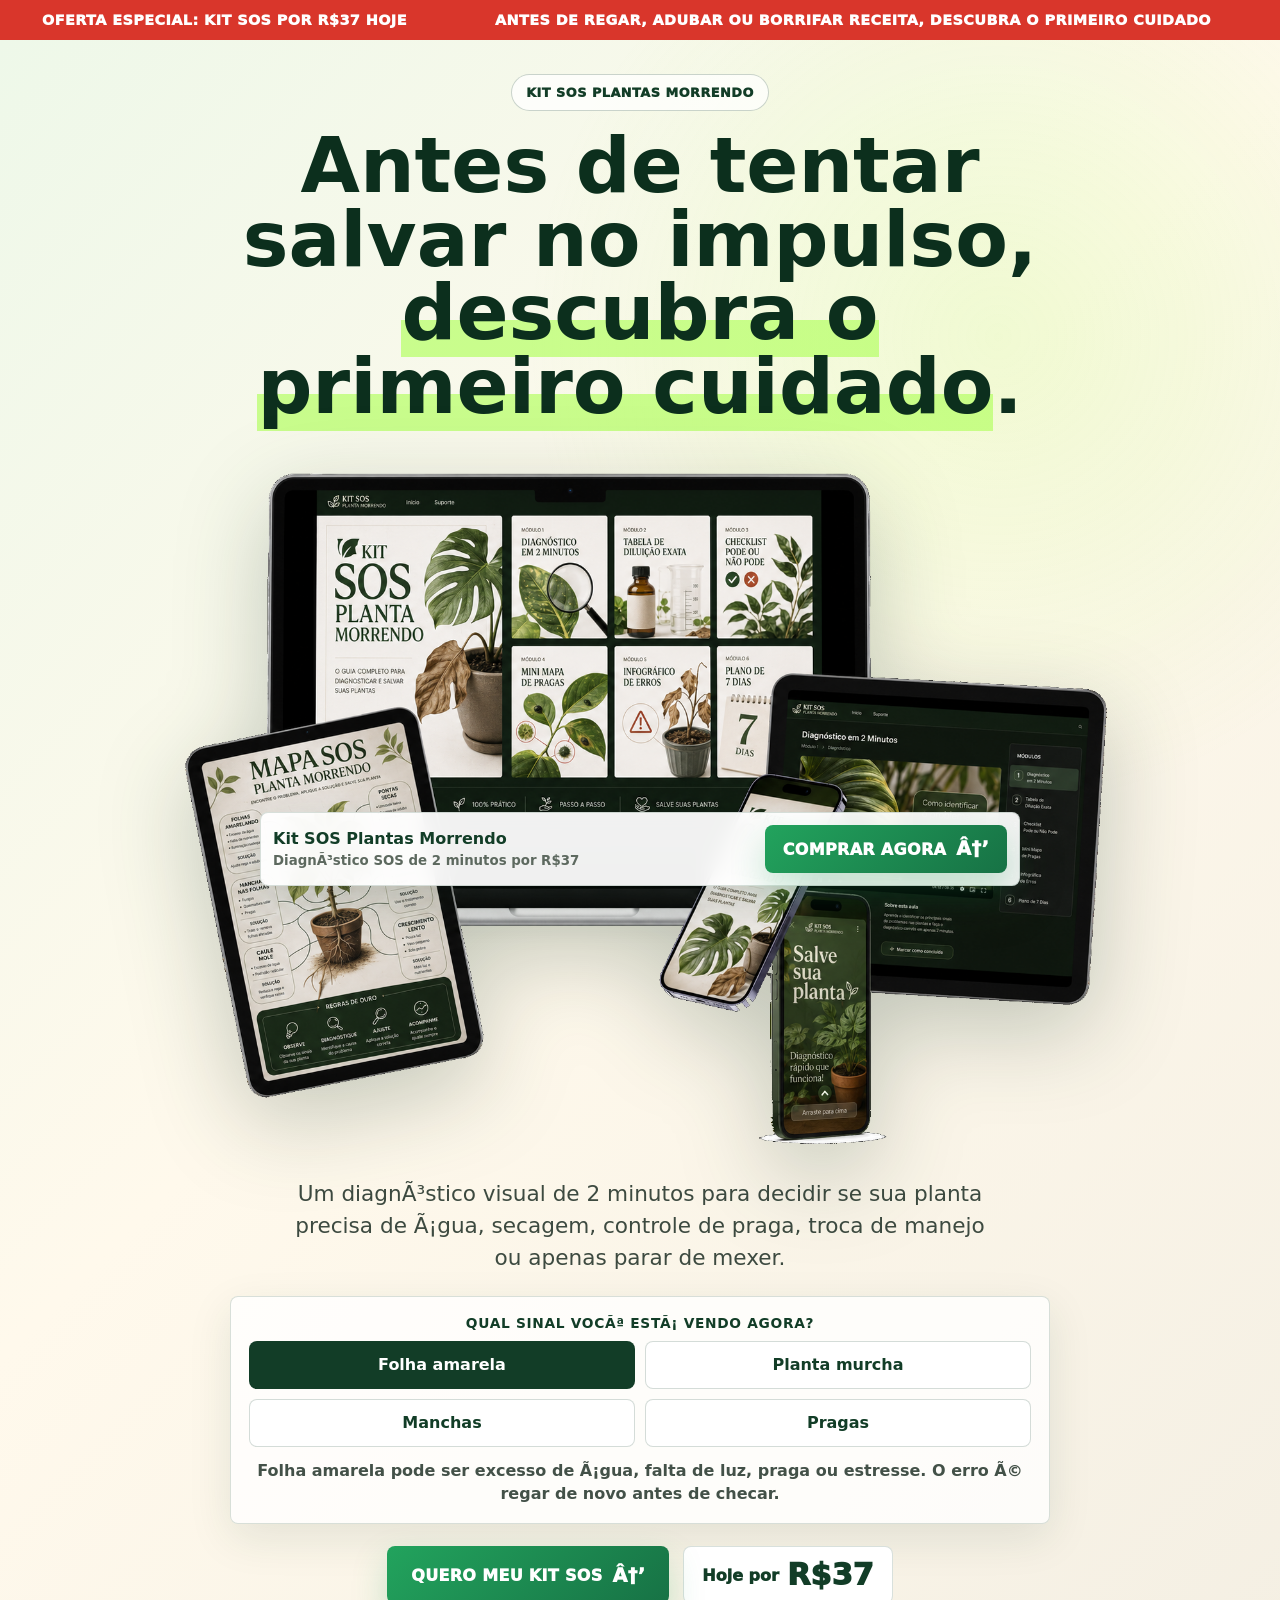
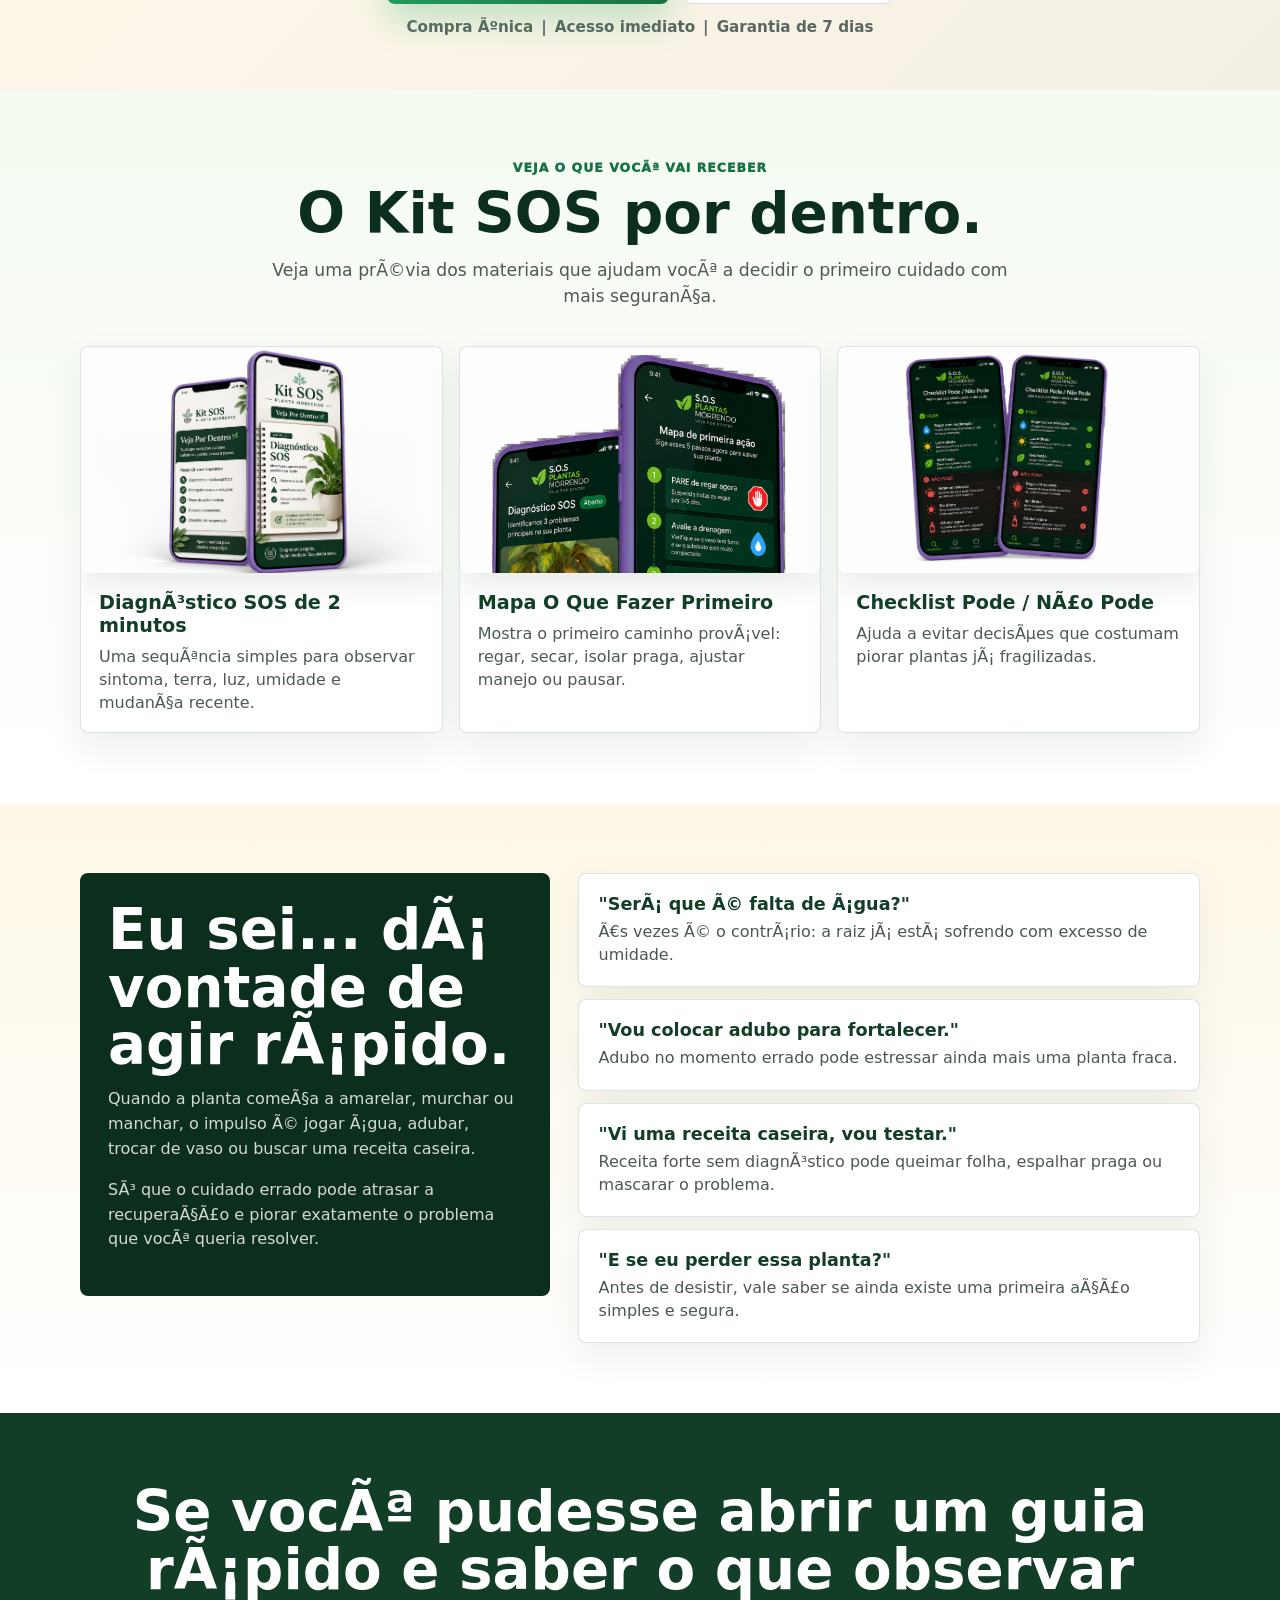
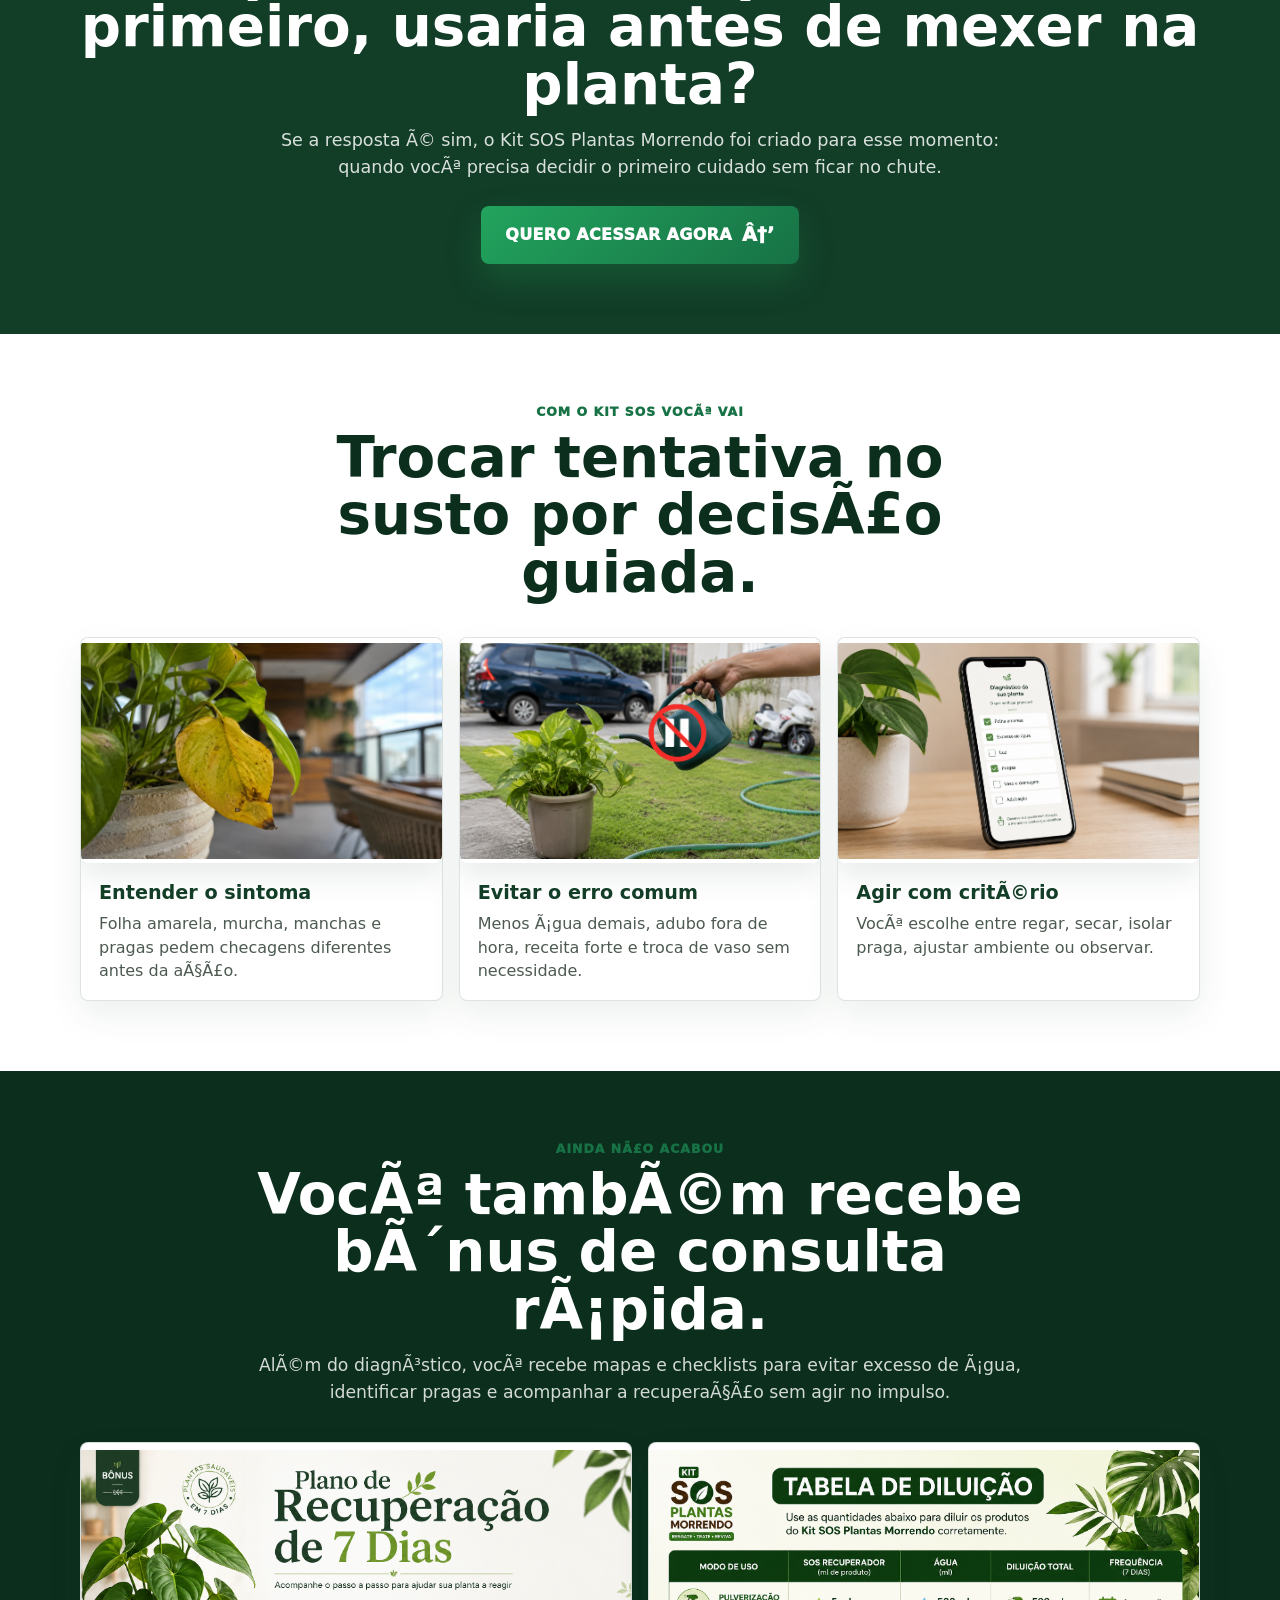
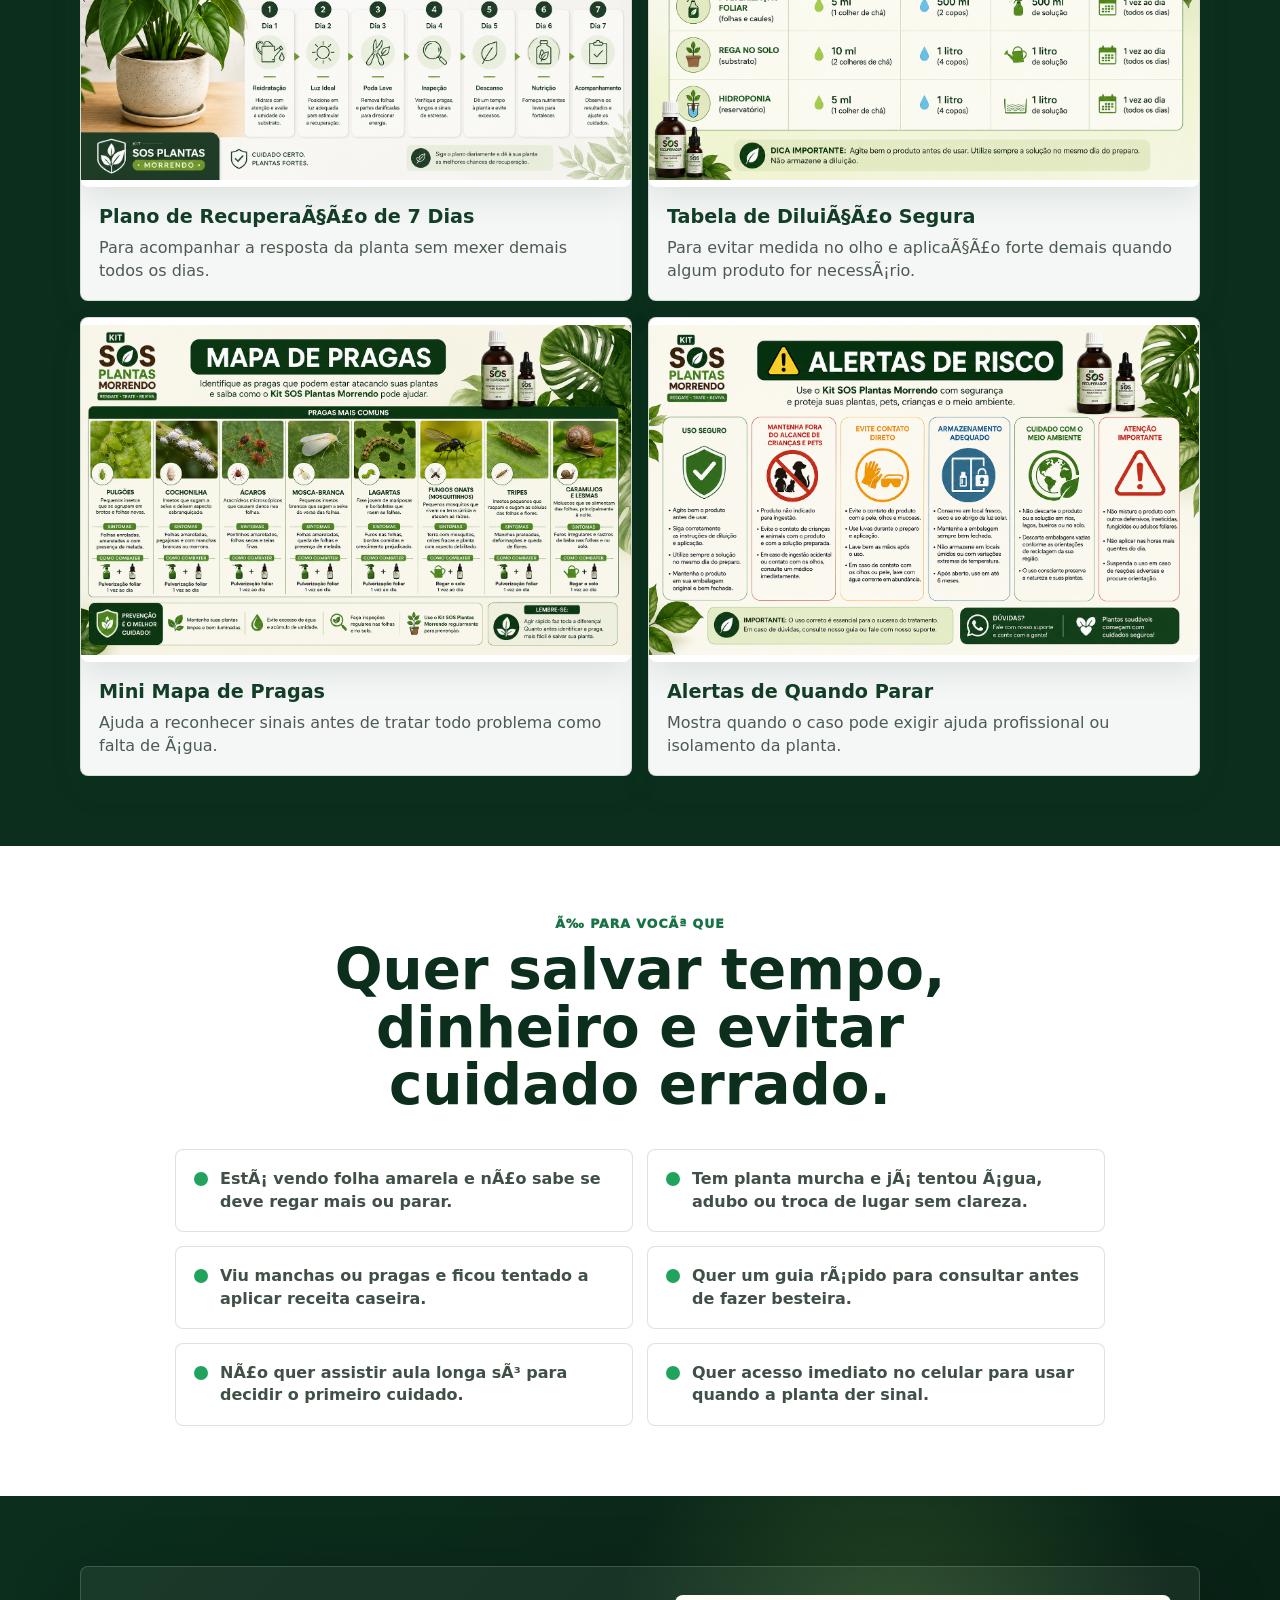
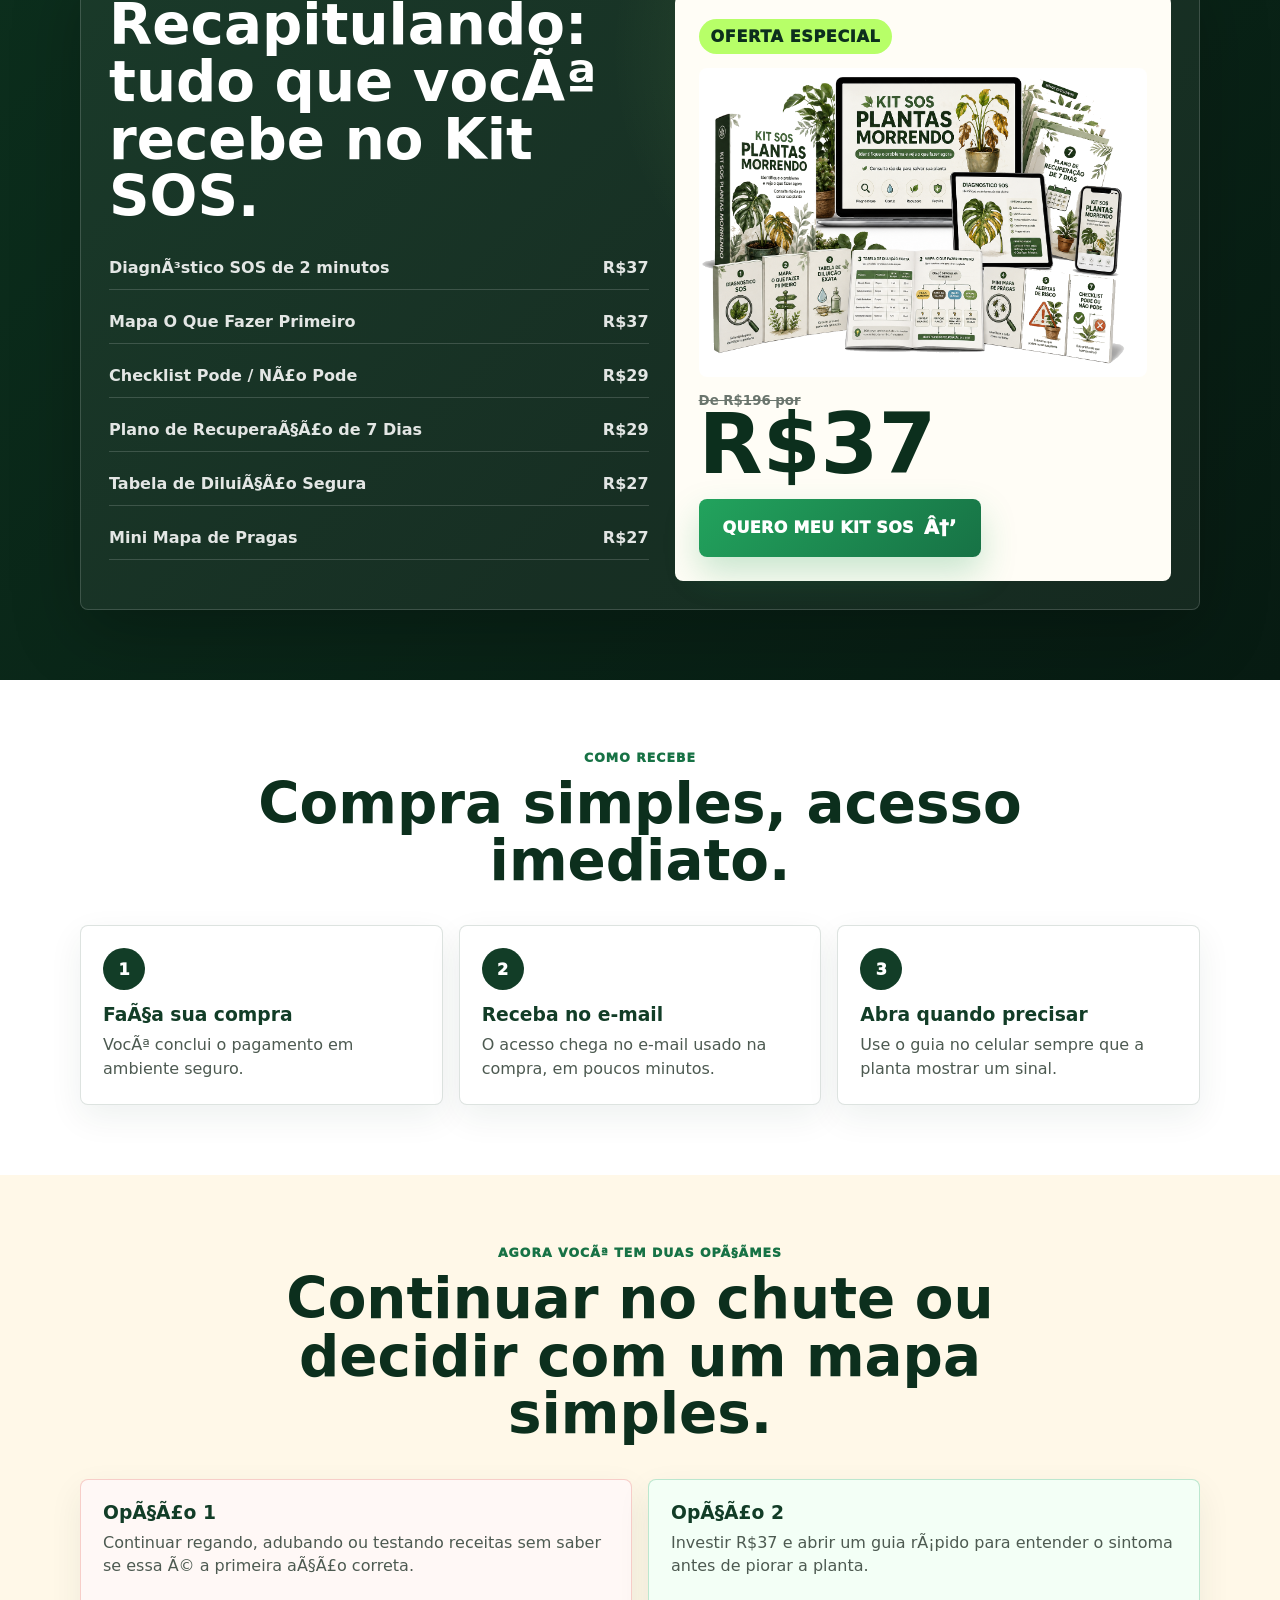
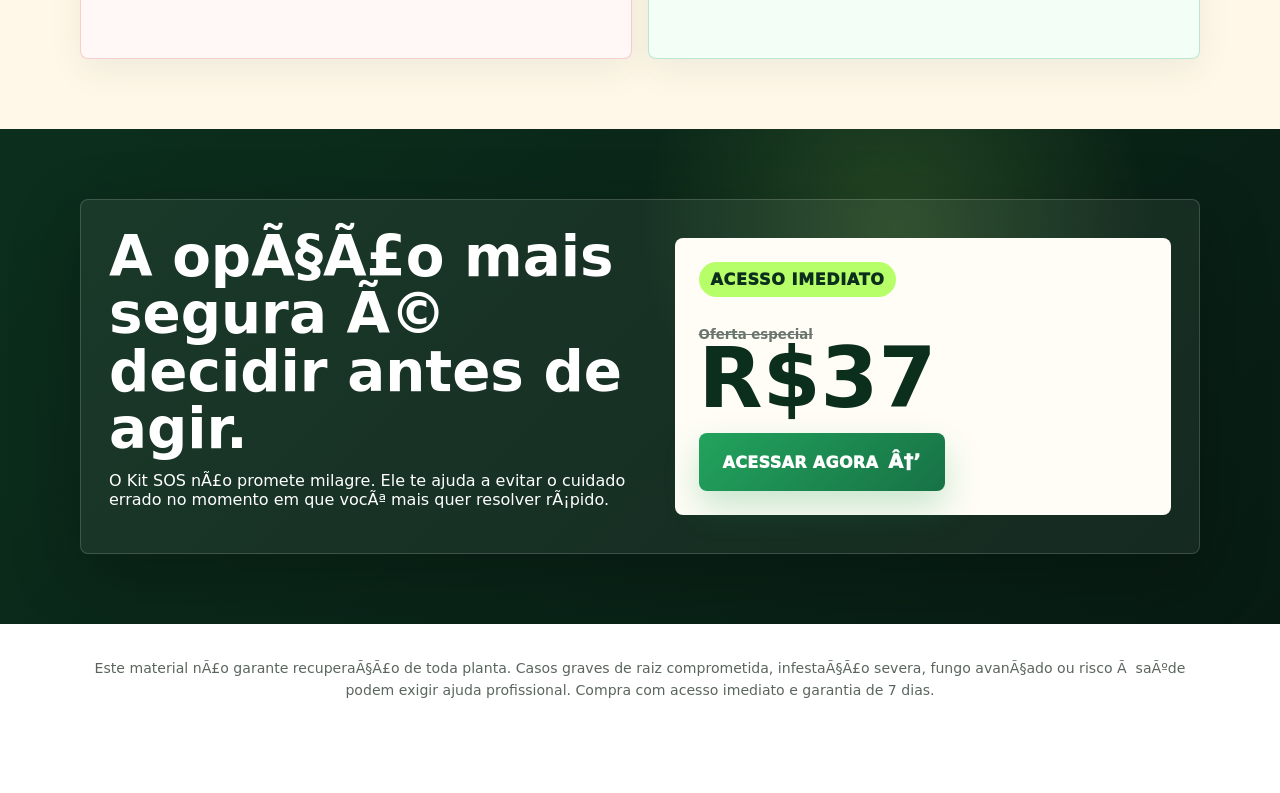
==== commit 98972eac: "Add passive traffic quality signals" ====
--- a/vendas.html
+++ b/vendas.html
@@ -1,9 +1,9 @@
-<!doctype html>
+﻿<!doctype html>
 <html lang="pt-BR">
 <head>
   <meta charset="utf-8" />
   <meta name="viewport" content="width=device-width, initial-scale=1" />
-  <title>Kit SOS Plantas Morrendo | Diagnóstico SOS de 2 minutos</title>
+  <title>Kit SOS Plantas Morrendo | DiagnÃ³stico SOS de 2 minutos</title>
   <meta name="description" content="Descubra o primeiro cuidado antes de piorar sua planta." />
   <style>
     :root {
@@ -236,7 +236,7 @@
     }
 
     .btn::after {
-      content: "→";
+      content: "â†’";
       position: relative;
       z-index: 1;
       font-size: 1.2em;
@@ -922,7 +922,7 @@
       }
     }
   </style>
-    <script src="tracking.js?v=20260609-mvt1"></script>
+    <script src="tracking.js?v=20260612-quality1"></script>
 </head>
 <body>
   <div class="ticker">
@@ -945,18 +945,18 @@
 
       <div class="hero-visual">
         <div class="mockup-placeholder">
-          <img class="hero-mockup-img" src="assets/kit-sos-hero-mockup-transparent.png" alt="Mockup do Kit SOS Plantas Morrendo com celular, páginas do diagnóstico e materiais de apoio" />
+          <img class="hero-mockup-img" src="assets/kit-sos-hero-mockup-transparent.png" alt="Mockup do Kit SOS Plantas Morrendo com celular, pÃ¡ginas do diagnÃ³stico e materiais de apoio" />
         </div>
       </div>
 
       <div class="hero-action">
         <p class="hero-lead">
-          Um diagnóstico visual de 2 minutos para decidir se sua planta precisa de água,
+          Um diagnÃ³stico visual de 2 minutos para decidir se sua planta precisa de Ã¡gua,
           secagem, controle de praga, troca de manejo ou apenas parar de mexer.
         </p>
 
         <div class="hero-question">
-          <strong>Qual sinal você está vendo agora?</strong>
+          <strong>Qual sinal vocÃª estÃ¡ vendo agora?</strong>
           <div class="diagnostic-tabs">
             <button class="active" type="button" data-signal="yellow">Folha amarela</button>
             <p class="mobile-diagnostic-answer active" data-mobile-answer="yellow"></p>
@@ -968,7 +968,7 @@
             <p class="mobile-diagnostic-answer" data-mobile-answer="pests"></p>
           </div>
           <p class="diagnostic-answer" id="diagnostic-answer">
-            Folha amarela pode ser excesso de água, falta de luz, praga ou estresse. O erro é regar de novo antes de checar.
+            Folha amarela pode ser excesso de Ã¡gua, falta de luz, praga ou estresse. O erro Ã© regar de novo antes de checar.
           </p>
         </div>
 
@@ -977,7 +977,7 @@
           <div class="price-pill">Hoje por <span>R$37</span></div>
         </div>
         <div class="trust-line">
-          <span>Compra única</span>
+          <span>Compra Ãºnica</span>
           <span>|</span>
           <span>Acesso imediato</span>
           <span>|</span>
@@ -990,36 +990,36 @@
   <section class="proof deliverables">
     <div class="wrap">
       <div class="section-head">
-        <div class="tag">Veja o que você vai receber</div>
+        <div class="tag">Veja o que vocÃª vai receber</div>
         <h2>O Kit SOS por dentro.</h2>
-        <p>Veja uma prévia dos materiais que ajudam você a decidir o primeiro cuidado com mais segurança.</p>
+        <p>Veja uma prÃ©via dos materiais que ajudam vocÃª a decidir o primeiro cuidado com mais seguranÃ§a.</p>
       </div>
       <div class="deliver-grid">
         <article class="deliver">
           <div class="mini-placeholder has-image">
-            <img src="assets/kit-sos-preview-diagnostico.png" alt="Página do Diagnóstico SOS" />
+            <img src="assets/kit-sos-preview-diagnostico.png" alt="PÃ¡gina do DiagnÃ³stico SOS" />
           </div>
           <div class="body">
-            <h3>Diagnóstico SOS de 2 minutos</h3>
-            <p>Uma sequência simples para observar sintoma, terra, luz, umidade e mudança recente.</p>
+            <h3>DiagnÃ³stico SOS de 2 minutos</h3>
+            <p>Uma sequÃªncia simples para observar sintoma, terra, luz, umidade e mudanÃ§a recente.</p>
           </div>
         </article>
         <article class="deliver">
           <div class="mini-placeholder has-image">
-            <img src="assets/kit-sos-preview-mapa-acao.png" alt="Mapa de primeira ação do Kit SOS" />
+            <img src="assets/kit-sos-preview-mapa-acao.png" alt="Mapa de primeira aÃ§Ã£o do Kit SOS" />
           </div>
           <div class="body">
             <h3>Mapa O Que Fazer Primeiro</h3>
-            <p>Mostra o primeiro caminho provável: regar, secar, isolar praga, ajustar manejo ou pausar.</p>
+            <p>Mostra o primeiro caminho provÃ¡vel: regar, secar, isolar praga, ajustar manejo ou pausar.</p>
           </div>
         </article>
         <article class="deliver">
           <div class="mini-placeholder has-image">
-            <img src="assets/kit-sos-preview-checklist.png" alt="Checklist Pode e Não Pode do Kit SOS" />
+            <img src="assets/kit-sos-preview-checklist.png" alt="Checklist Pode e NÃ£o Pode do Kit SOS" />
           </div>
           <div class="body">
-            <h3>Checklist Pode / Não Pode</h3>
-            <p>Ajuda a evitar decisões que costumam piorar plantas já fragilizadas.</p>
+            <h3>Checklist Pode / NÃ£o Pode</h3>
+            <p>Ajuda a evitar decisÃµes que costumam piorar plantas jÃ¡ fragilizadas.</p>
           </div>
         </article>
       </div>
@@ -1029,19 +1029,19 @@
   <section class="pain">
     <div class="wrap pain-grid">
       <div class="pain-card">
-        <h2>Eu sei... dá vontade de agir rápido.</h2>
+        <h2>Eu sei... dÃ¡ vontade de agir rÃ¡pido.</h2>
         <p>
-          Quando a planta começa a amarelar, murchar ou manchar, o impulso é jogar água,
+          Quando a planta comeÃ§a a amarelar, murchar ou manchar, o impulso Ã© jogar Ã¡gua,
           adubar, trocar de vaso ou buscar uma receita caseira.
         </p>
         <p>
-          Só que o cuidado errado pode atrasar a recuperação e piorar exatamente o problema que você queria resolver.
+          SÃ³ que o cuidado errado pode atrasar a recuperaÃ§Ã£o e piorar exatamente o problema que vocÃª queria resolver.
         </p>
       </div>
       <div class="thoughts">
         <div class="thought">
-          <strong>"Será que é falta de água?"</strong>
-          <p>Às vezes é o contrário: a raiz já está sofrendo com excesso de umidade.</p>
+          <strong>"SerÃ¡ que Ã© falta de Ã¡gua?"</strong>
+          <p>Ã€s vezes Ã© o contrÃ¡rio: a raiz jÃ¡ estÃ¡ sofrendo com excesso de umidade.</p>
         </div>
         <div class="thought">
           <strong>"Vou colocar adubo para fortalecer."</strong>
@@ -1049,11 +1049,11 @@
         </div>
         <div class="thought">
           <strong>"Vi uma receita caseira, vou testar."</strong>
-          <p>Receita forte sem diagnóstico pode queimar folha, espalhar praga ou mascarar o problema.</p>
+          <p>Receita forte sem diagnÃ³stico pode queimar folha, espalhar praga ou mascarar o problema.</p>
         </div>
         <div class="thought">
           <strong>"E se eu perder essa planta?"</strong>
-          <p>Antes de desistir, vale saber se ainda existe uma primeira ação simples e segura.</p>
+          <p>Antes de desistir, vale saber se ainda existe uma primeira aÃ§Ã£o simples e segura.</p>
         </div>
       </div>
     </div>
@@ -1061,10 +1061,10 @@
 
   <section class="yes-block">
     <div class="wrap">
-      <h2>Se você pudesse abrir um guia rápido e saber o que observar primeiro, usaria antes de mexer na planta?</h2>
+      <h2>Se vocÃª pudesse abrir um guia rÃ¡pido e saber o que observar primeiro, usaria antes de mexer na planta?</h2>
       <p>
-        Se a resposta é sim, o Kit SOS Plantas Morrendo foi criado para esse momento:
-        quando você precisa decidir o primeiro cuidado sem ficar no chute.
+        Se a resposta Ã© sim, o Kit SOS Plantas Morrendo foi criado para esse momento:
+        quando vocÃª precisa decidir o primeiro cuidado sem ficar no chute.
       </p>
       <a class="btn checkout-link" href="https://pay.hotmart.com/I105969372T?checkoutMode=10" data-checkout-source="yes">Quero acessar agora</a>
     </div>
@@ -1073,8 +1073,8 @@
   <section class="benefits">
     <div class="wrap">
       <div class="section-head">
-        <div class="tag">Com o Kit SOS você vai</div>
-        <h2>Trocar tentativa no susto por decisão guiada.</h2>
+        <div class="tag">Com o Kit SOS vocÃª vai</div>
+        <h2>Trocar tentativa no susto por decisÃ£o guiada.</h2>
       </div>
       <div class="benefit-grid">
         <article class="benefit">
@@ -1083,7 +1083,7 @@
           </div>
           <div class="body">
             <h3>Entender o sintoma</h3>
-            <p>Folha amarela, murcha, manchas e pragas pedem checagens diferentes antes da ação.</p>
+            <p>Folha amarela, murcha, manchas e pragas pedem checagens diferentes antes da aÃ§Ã£o.</p>
           </div>
         </article>
         <article class="benefit">
@@ -1092,16 +1092,16 @@
           </div>
           <div class="body">
             <h3>Evitar o erro comum</h3>
-            <p>Menos água demais, adubo fora de hora, receita forte e troca de vaso sem necessidade.</p>
+            <p>Menos Ã¡gua demais, adubo fora de hora, receita forte e troca de vaso sem necessidade.</p>
           </div>
         </article>
         <article class="benefit">
           <div class="mini-placeholder has-image">
-            <img src="assets/kit-sos-benefit-diagnostico-celular.png" alt="Diagnóstico da planta aberto no celular" />
+            <img src="assets/kit-sos-benefit-diagnostico-celular.png" alt="DiagnÃ³stico da planta aberto no celular" />
           </div>
           <div class="body">
-            <h3>Agir com critério</h3>
-            <p>Você escolhe entre regar, secar, isolar praga, ajustar ambiente ou observar.</p>
+            <h3>Agir com critÃ©rio</h3>
+            <p>VocÃª escolhe entre regar, secar, isolar praga, ajustar ambiente ou observar.</p>
           </div>
         </article>
       </div>
@@ -1111,27 +1111,27 @@
   <section class="more">
     <div class="wrap">
       <div class="section-head">
-        <div class="tag">Ainda não acabou</div>
-        <h2>Você também recebe bônus de consulta rápida.</h2>
-        <p>Além do diagnóstico, você recebe mapas e checklists para evitar excesso de água, identificar pragas e acompanhar a recuperação sem agir no impulso.</p>
+        <div class="tag">Ainda nÃ£o acabou</div>
+        <h2>VocÃª tambÃ©m recebe bÃ´nus de consulta rÃ¡pida.</h2>
+        <p>AlÃ©m do diagnÃ³stico, vocÃª recebe mapas e checklists para evitar excesso de Ã¡gua, identificar pragas e acompanhar a recuperaÃ§Ã£o sem agir no impulso.</p>
       </div>
       <div class="bonus-grid">
         <article class="bonus">
           <div class="mini-placeholder has-image">
-            <img src="assets/kit-sos-bonus-plano-7-dias.png" alt="Plano de recuperação de 7 dias do Kit SOS" />
+            <img src="assets/kit-sos-bonus-plano-7-dias.png" alt="Plano de recuperaÃ§Ã£o de 7 dias do Kit SOS" />
           </div>
           <div class="body">
-            <h3>Plano de Recuperação de 7 Dias</h3>
+            <h3>Plano de RecuperaÃ§Ã£o de 7 Dias</h3>
             <p>Para acompanhar a resposta da planta sem mexer demais todos os dias.</p>
           </div>
         </article>
         <article class="bonus">
           <div class="mini-placeholder has-image">
-            <img src="assets/kit-sos-bonus-tabela-diluicao.png" alt="Tabela de diluição segura do Kit SOS" />
+            <img src="assets/kit-sos-bonus-tabela-diluicao.png" alt="Tabela de diluiÃ§Ã£o segura do Kit SOS" />
           </div>
           <div class="body">
-            <h3>Tabela de Diluição Segura</h3>
-            <p>Para evitar medida no olho e aplicação forte demais quando algum produto for necessário.</p>
+            <h3>Tabela de DiluiÃ§Ã£o Segura</h3>
+            <p>Para evitar medida no olho e aplicaÃ§Ã£o forte demais quando algum produto for necessÃ¡rio.</p>
           </div>
         </article>
         <article class="bonus">
@@ -1140,7 +1140,7 @@
           </div>
           <div class="body">
             <h3>Mini Mapa de Pragas</h3>
-            <p>Ajuda a reconhecer sinais antes de tratar todo problema como falta de água.</p>
+            <p>Ajuda a reconhecer sinais antes de tratar todo problema como falta de Ã¡gua.</p>
           </div>
         </article>
         <article class="bonus">
@@ -1159,15 +1159,15 @@
   <section class="who">
     <div class="wrap">
       <div class="section-head">
-        <div class="tag">É para você que</div>
+        <div class="tag">Ã‰ para vocÃª que</div>
         <h2>Quer salvar tempo, dinheiro e evitar cuidado errado.</h2>
       </div>
       <div class="who-list">
-        <div class="who-item">Está vendo folha amarela e não sabe se deve regar mais ou parar.</div>
-        <div class="who-item">Tem planta murcha e já tentou água, adubo ou troca de lugar sem clareza.</div>
+        <div class="who-item">EstÃ¡ vendo folha amarela e nÃ£o sabe se deve regar mais ou parar.</div>
+        <div class="who-item">Tem planta murcha e jÃ¡ tentou Ã¡gua, adubo ou troca de lugar sem clareza.</div>
         <div class="who-item">Viu manchas ou pragas e ficou tentado a aplicar receita caseira.</div>
-        <div class="who-item">Quer um guia rápido para consultar antes de fazer besteira.</div>
-        <div class="who-item">Não quer assistir aula longa só para decidir o primeiro cuidado.</div>
+        <div class="who-item">Quer um guia rÃ¡pido para consultar antes de fazer besteira.</div>
+        <div class="who-item">NÃ£o quer assistir aula longa sÃ³ para decidir o primeiro cuidado.</div>
         <div class="who-item">Quer acesso imediato no celular para usar quando a planta der sinal.</div>
       </div>
     </div>
@@ -1176,20 +1176,20 @@
   <section class="offer" id="oferta">
     <div class="wrap offer-box">
       <div>
-        <h2>Recapitulando: tudo que você recebe no Kit SOS.</h2>
+        <h2>Recapitulando: tudo que vocÃª recebe no Kit SOS.</h2>
         <div class="value-stack">
-          <div class="value-row"><span>Diagnóstico SOS de 2 minutos</span><strong>R$37</strong></div>
+          <div class="value-row"><span>DiagnÃ³stico SOS de 2 minutos</span><strong>R$37</strong></div>
           <div class="value-row"><span>Mapa O Que Fazer Primeiro</span><strong>R$37</strong></div>
-          <div class="value-row"><span>Checklist Pode / Não Pode</span><strong>R$29</strong></div>
-          <div class="value-row"><span>Plano de Recuperação de 7 Dias</span><strong>R$29</strong></div>
-          <div class="value-row"><span>Tabela de Diluição Segura</span><strong>R$27</strong></div>
+          <div class="value-row"><span>Checklist Pode / NÃ£o Pode</span><strong>R$29</strong></div>
+          <div class="value-row"><span>Plano de RecuperaÃ§Ã£o de 7 Dias</span><strong>R$29</strong></div>
+          <div class="value-row"><span>Tabela de DiluiÃ§Ã£o Segura</span><strong>R$27</strong></div>
           <div class="value-row"><span>Mini Mapa de Pragas</span><strong>R$27</strong></div>
         </div>
       </div>
       <div class="offer-card">
         <span class="approved">Oferta especial</span>
         <div class="image-placeholder has-image">
-          <img src="assets/kit-sos-offer-mockup-transparent.png" alt="Mockup final do Kit SOS Plantas Morrendo com módulos e bônus" />
+          <img src="assets/kit-sos-offer-mockup-transparent.png" alt="Mockup final do Kit SOS Plantas Morrendo com mÃ³dulos e bÃ´nus" />
         </div>
         <div class="price">
           <small>De R$196 por</small>
@@ -1209,8 +1209,8 @@
       <div class="access-grid">
         <article class="access-card">
           <div class="num">1</div>
-          <h3>Faça sua compra</h3>
-          <p>Você conclui o pagamento em ambiente seguro.</p>
+          <h3>FaÃ§a sua compra</h3>
+          <p>VocÃª conclui o pagamento em ambiente seguro.</p>
         </article>
         <article class="access-card">
           <div class="num">2</div>
@@ -1229,17 +1229,17 @@
   <section class="choices">
     <div class="wrap">
       <div class="section-head">
-        <div class="tag">Agora você tem duas opções</div>
+        <div class="tag">Agora vocÃª tem duas opÃ§Ãµes</div>
         <h2>Continuar no chute ou decidir com um mapa simples.</h2>
       </div>
       <div class="choice-grid">
         <article class="choice-card bad">
-          <h3>Opção 1</h3>
-          <p>Continuar regando, adubando ou testando receitas sem saber se essa é a primeira ação correta.</p>
+          <h3>OpÃ§Ã£o 1</h3>
+          <p>Continuar regando, adubando ou testando receitas sem saber se essa Ã© a primeira aÃ§Ã£o correta.</p>
         </article>
         <article class="choice-card good">
-          <h3>Opção 2</h3>
-          <p>Investir R$37 e abrir um guia rápido para entender o sintoma antes de piorar a planta.</p>
+          <h3>OpÃ§Ã£o 2</h3>
+          <p>Investir R$37 e abrir um guia rÃ¡pido para entender o sintoma antes de piorar a planta.</p>
         </article>
       </div>
     </div>
@@ -1248,8 +1248,8 @@
   <section class="offer">
     <div class="wrap offer-box">
       <div>
-        <h2>A opção mais segura é decidir antes de agir.</h2>
-        <p>O Kit SOS não promete milagre. Ele te ajuda a evitar o cuidado errado no momento em que você mais quer resolver rápido.</p>
+        <h2>A opÃ§Ã£o mais segura Ã© decidir antes de agir.</h2>
+        <p>O Kit SOS nÃ£o promete milagre. Ele te ajuda a evitar o cuidado errado no momento em que vocÃª mais quer resolver rÃ¡pido.</p>
       </div>
       <div class="offer-card">
         <span class="approved">Acesso imediato</span>
@@ -1264,8 +1264,8 @@
 
   <footer class="footer-note">
     <div class="wrap">
-      Este material não garante recuperação de toda planta. Casos graves de raiz comprometida,
-      infestação severa, fungo avançado ou risco à saúde podem exigir ajuda profissional.
+      Este material nÃ£o garante recuperaÃ§Ã£o de toda planta. Casos graves de raiz comprometida,
+      infestaÃ§Ã£o severa, fungo avanÃ§ado ou risco Ã  saÃºde podem exigir ajuda profissional.
       Compra com acesso imediato e garantia de 7 dias.
     </div>
   </footer>
@@ -1273,26 +1273,26 @@
   <div class="sticky">
     <div>
       <strong>Kit SOS Plantas Morrendo</strong>
-      <small>Diagnóstico SOS de 2 minutos por R$37</small>
+      <small>DiagnÃ³stico SOS de 2 minutos por R$37</small>
     </div>
     <a class="btn checkout-link" href="https://pay.hotmart.com/I105969372T?checkoutMode=10" data-checkout-source="sticky">Comprar agora</a>
   </div>
 
   <div class="purchase-pop" id="purchase-pop" aria-live="polite" hidden>
-    <div class="purchase-icon">✓</div>
+    <div class="purchase-icon">âœ“</div>
     <div class="purchase-copy">
       <strong id="purchase-pop-title">Compra realizada</strong>
       <span id="purchase-pop-text">Kit SOS Plantas Morrendo</span>
     </div>
-    <button class="purchase-close" type="button" aria-label="Fechar aviso de compra">×</button>
+    <button class="purchase-close" type="button" aria-label="Fechar aviso de compra">Ã—</button>
   </div>
 
   <script>
     const answers = {
-      yellow: 'Folha amarela pode ser excesso de água, falta de luz, praga ou estresse. O erro é regar de novo antes de checar.',
+      yellow: 'Folha amarela pode ser excesso de Ã¡gua, falta de luz, praga ou estresse. O erro Ã© regar de novo antes de checar.',
       wilted: 'Planta murcha pode ser sede real, raiz sufocada, calor, solo compactado ou excesso de cuidado. O guia ajuda a separar os sinais.',
-      spots: 'Manchas podem vir de fungo, sol, praga, produto forte ou excesso de umidade. Antes de borrifar, observe o padrão.',
-      pests: 'Quando há praga, o primeiro passo pode ser isolar, limpar, observar ou tratar. O risco é espalhar antes de identificar.'
+      spots: 'Manchas podem vir de fungo, sol, praga, produto forte ou excesso de umidade. Antes de borrifar, observe o padrÃ£o.',
+      pests: 'Quando hÃ¡ praga, o primeiro passo pode ser isolar, limpar, observar ou tratar. O risco Ã© espalhar antes de identificar.'
     };
 
     document.querySelectorAll('[data-mobile-answer]').forEach((answer) => {
@@ -1327,7 +1327,7 @@
     const previewPurchaseEvents = [
       { name: 'Ana', city: 'Campinas', state: 'SP', product: 'Kit SOS Plantas Morrendo' },
       { name: 'Mariana', city: 'Curitiba', state: 'PR', product: 'Kit SOS Plantas Morrendo' },
-      { name: 'Patrícia', city: 'Belo Horizonte', state: 'MG', product: 'Kit SOS Plantas Morrendo' },
+      { name: 'PatrÃ­cia', city: 'Belo Horizonte', state: 'MG', product: 'Kit SOS Plantas Morrendo' },
       { name: 'Juliana', city: 'Salvador', state: 'BA', product: 'Kit SOS Plantas Morrendo' },
       { name: 'Renata', city: 'Recife', state: 'PE', product: 'Kit SOS Plantas Morrendo' }
     ];
@@ -1380,3 +1380,4 @@
   </script>
 </body>
 </html>
+
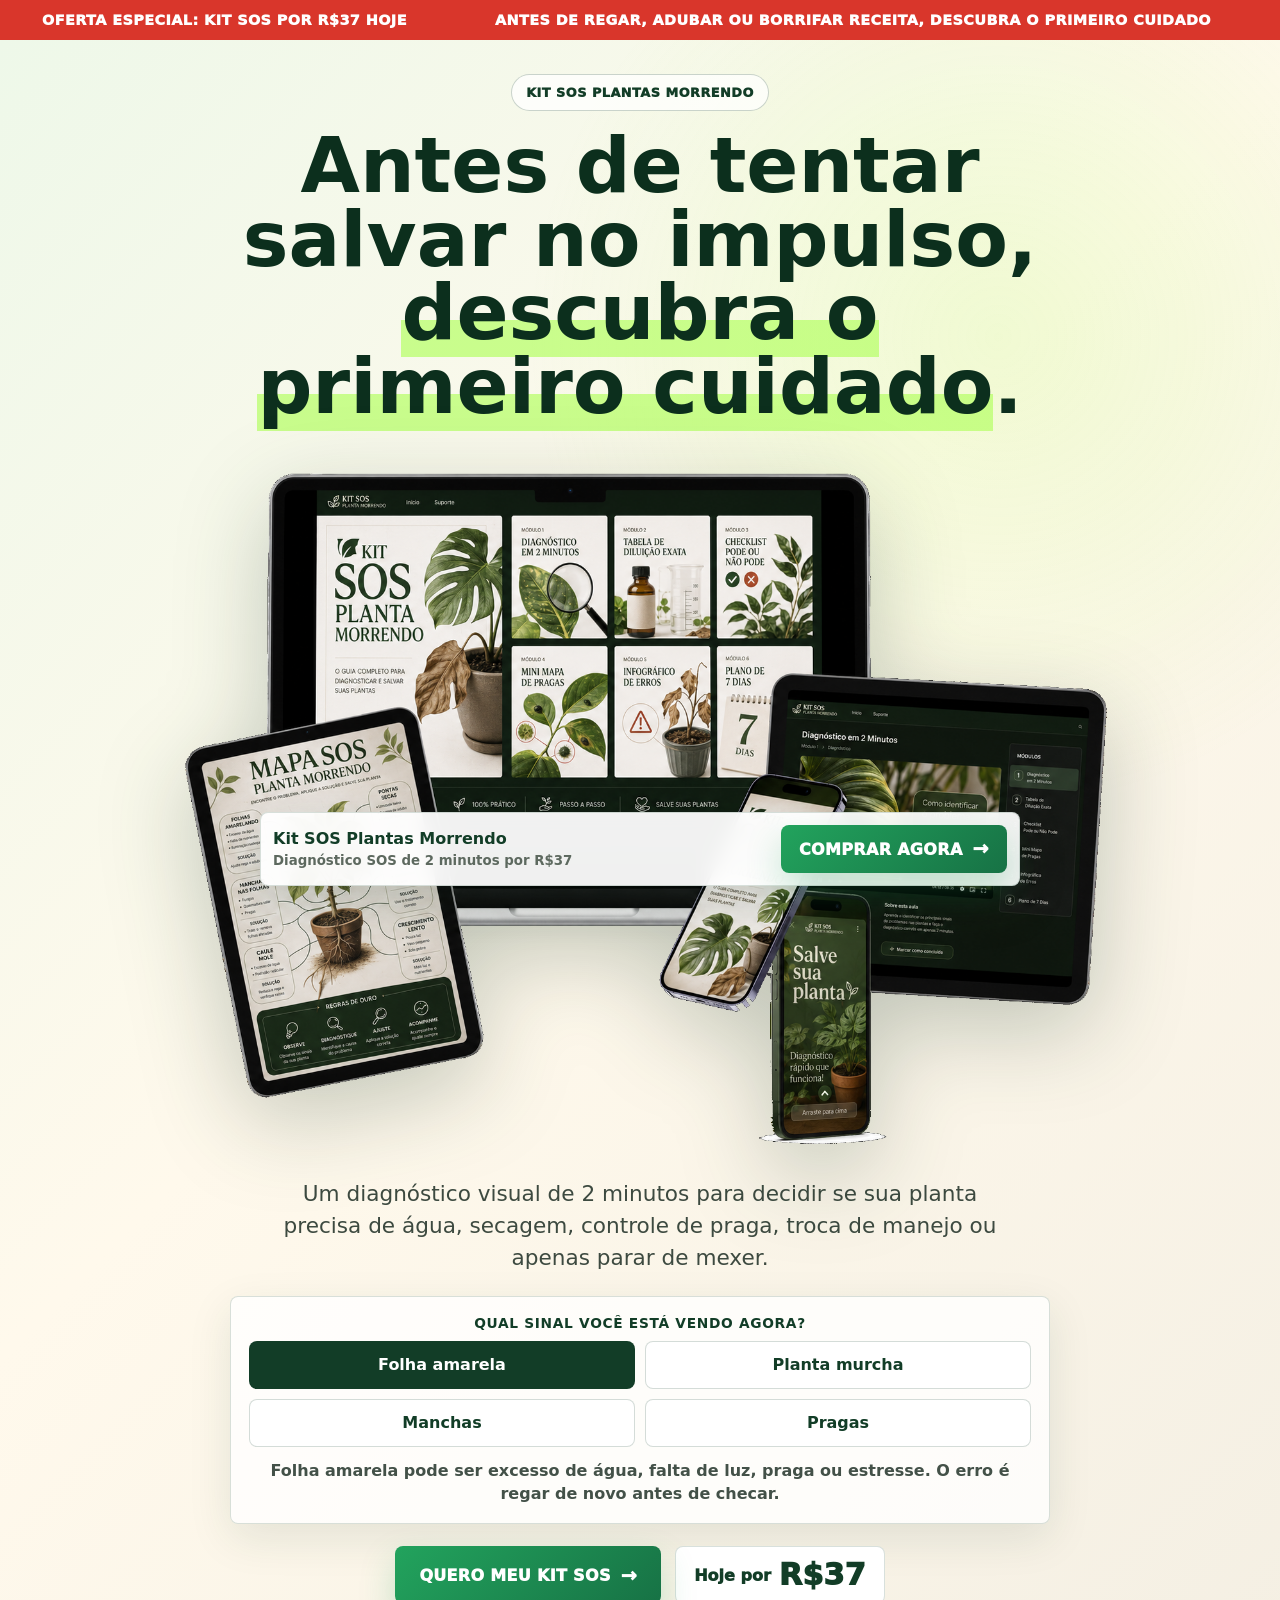
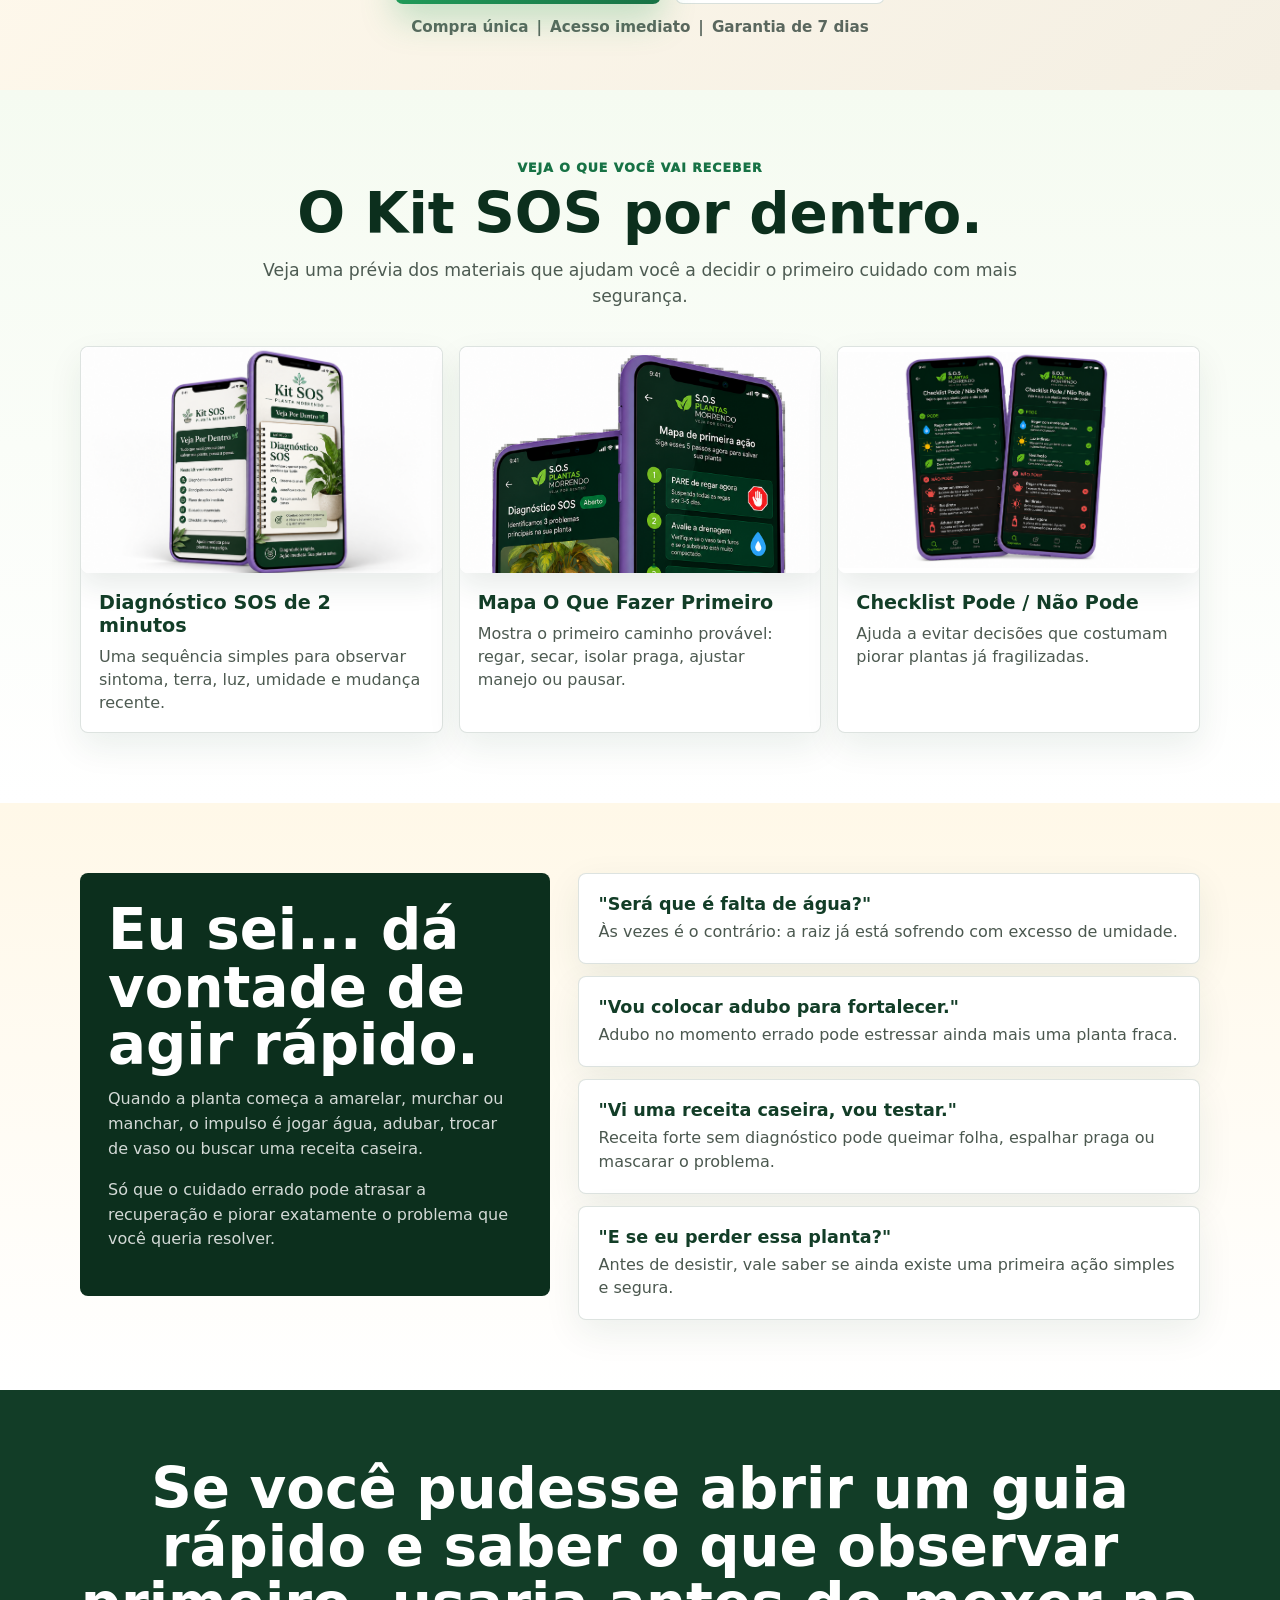
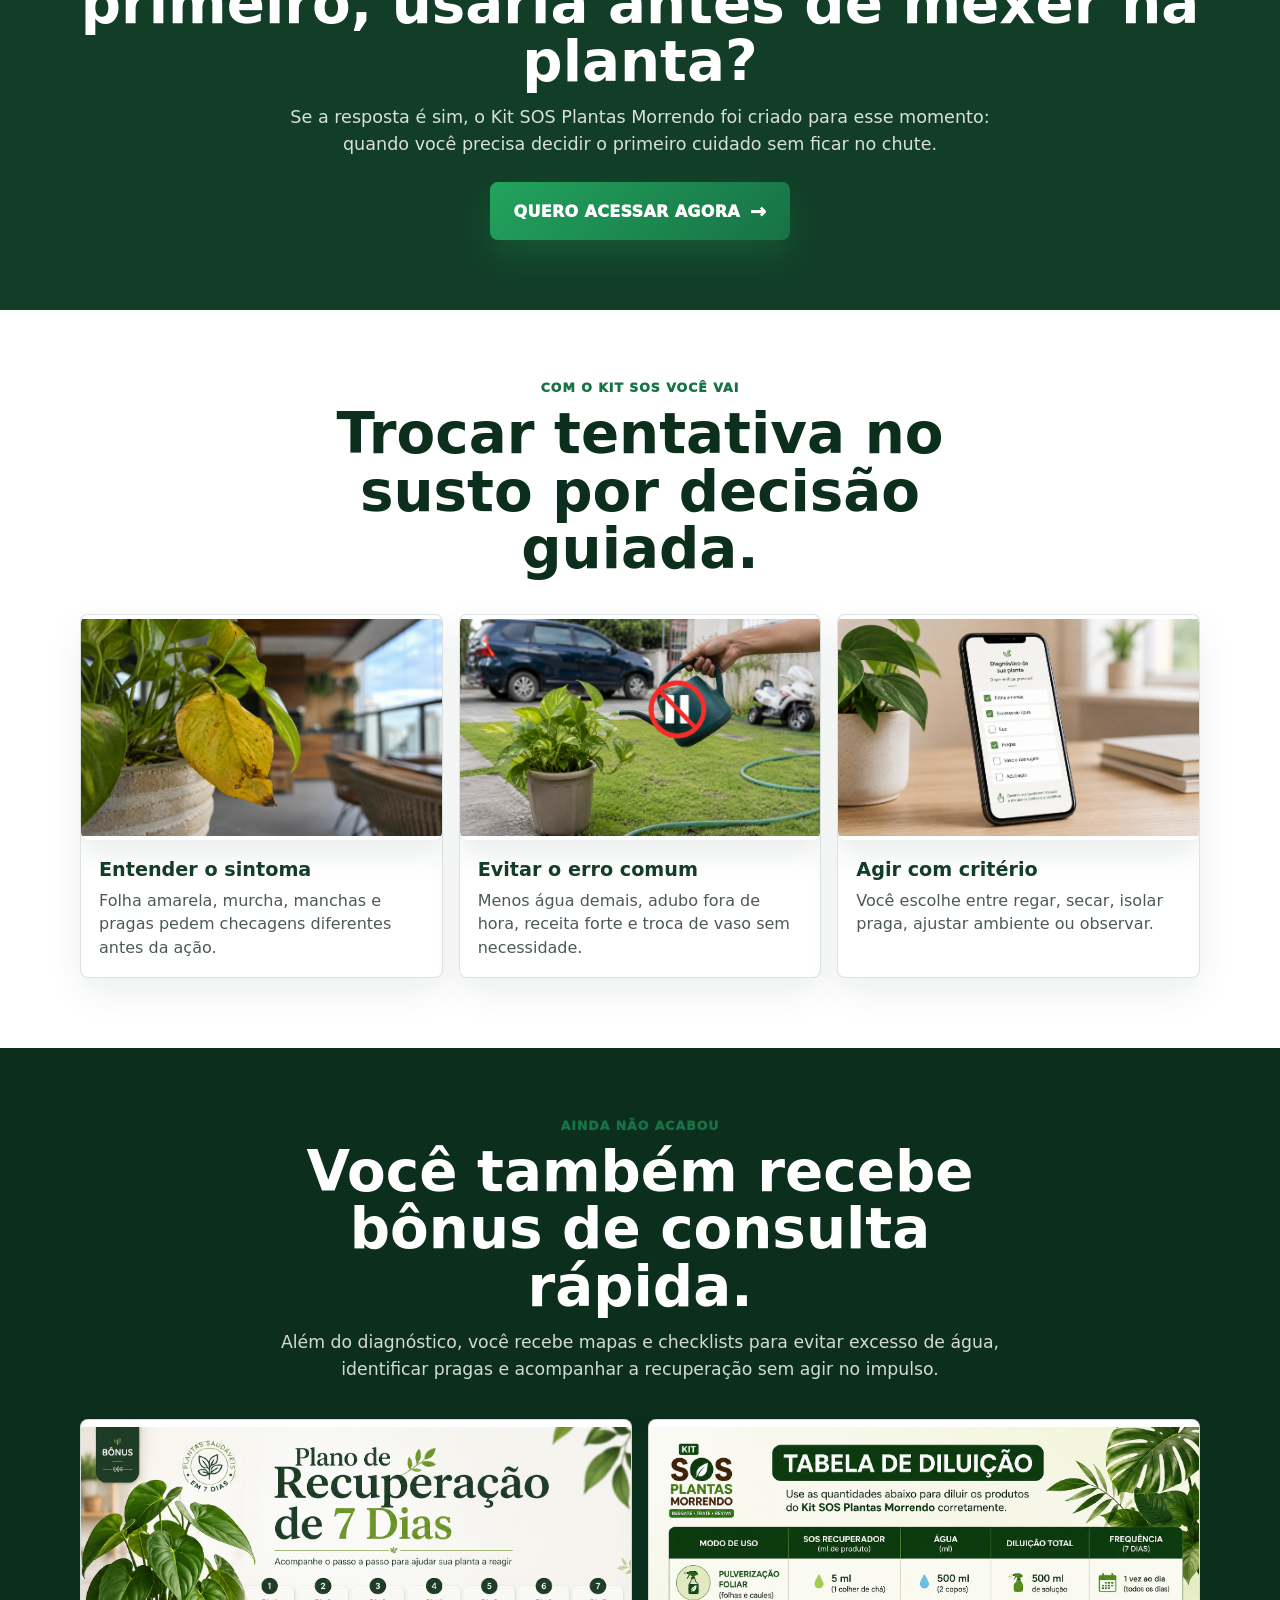
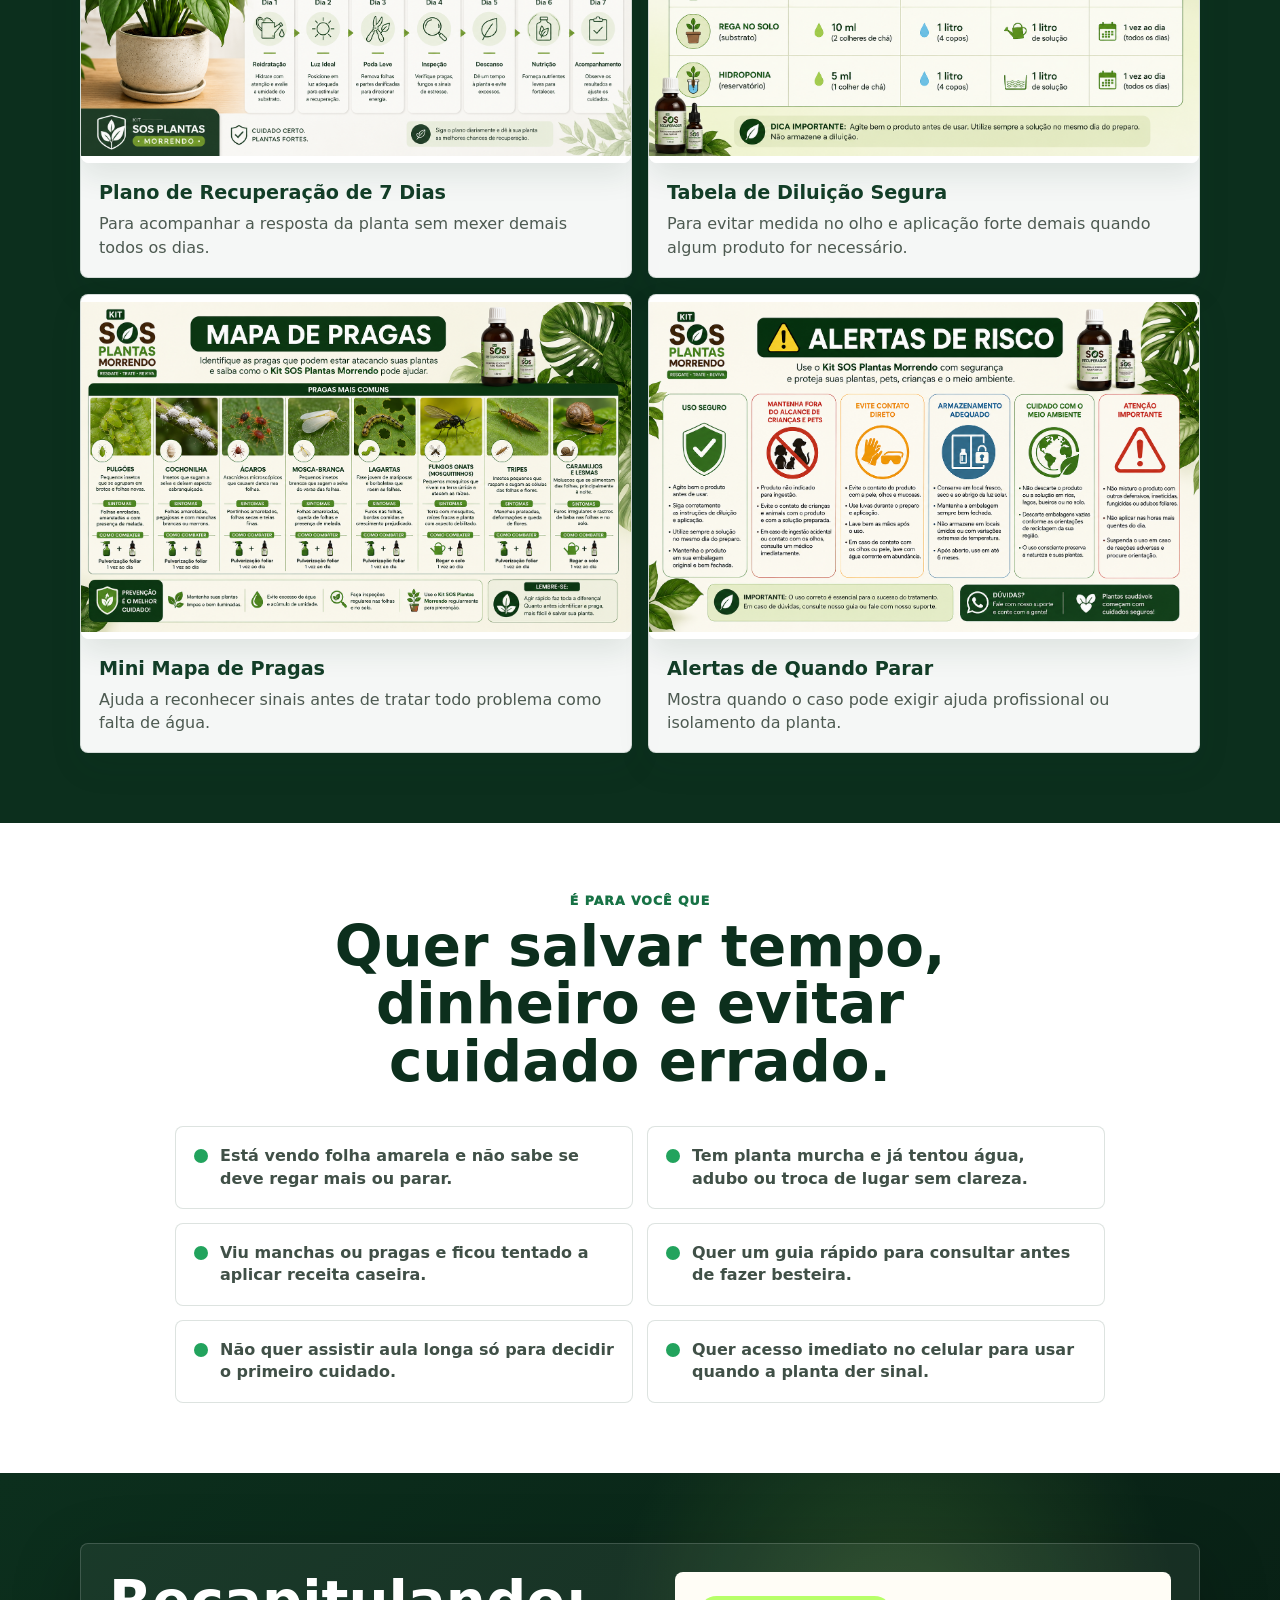
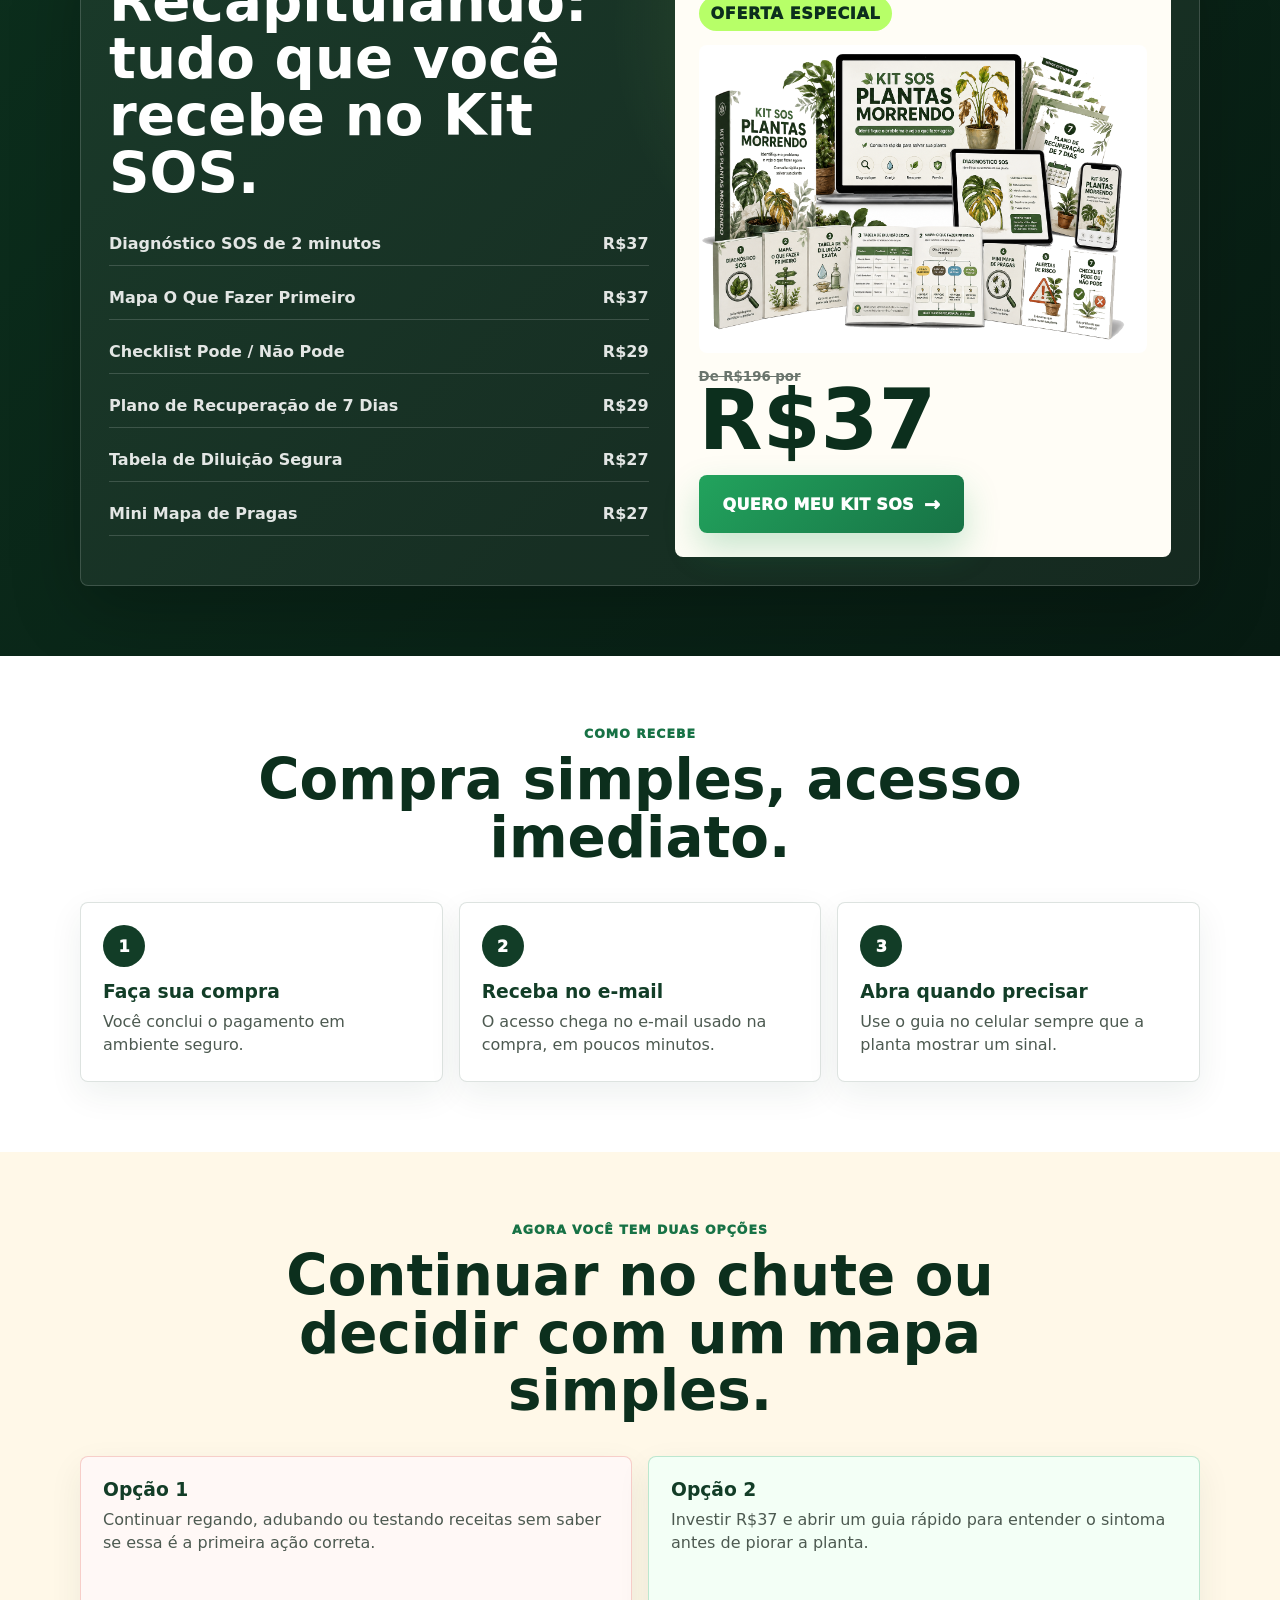
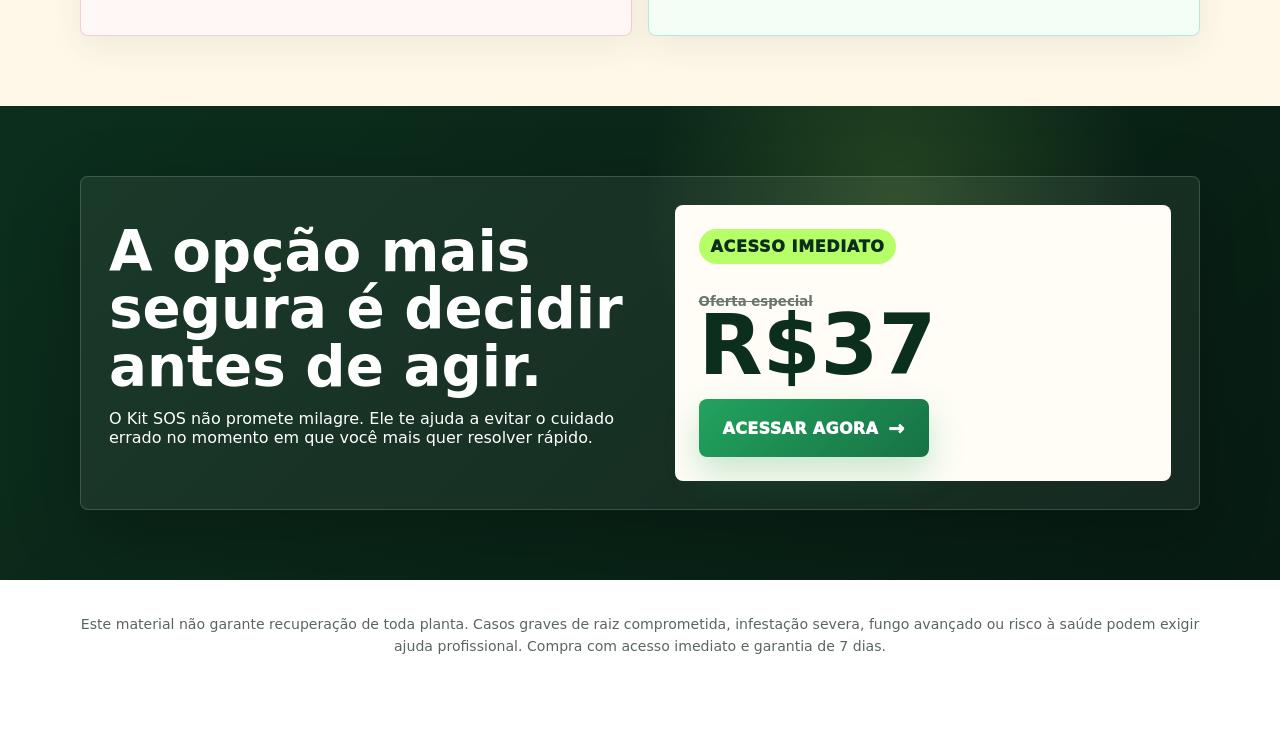
==== commit 1e564060: "Fix sales page Portuguese encoding" ====
--- a/vendas.html
+++ b/vendas.html
@@ -1,9 +1,9 @@
-﻿<!doctype html>
+<!doctype html>
 <html lang="pt-BR">
 <head>
   <meta charset="utf-8" />
   <meta name="viewport" content="width=device-width, initial-scale=1" />
-  <title>Kit SOS Plantas Morrendo | DiagnÃ³stico SOS de 2 minutos</title>
+  <title>Kit SOS Plantas Morrendo | Diagnóstico SOS de 2 minutos</title>
   <meta name="description" content="Descubra o primeiro cuidado antes de piorar sua planta." />
   <style>
     :root {
@@ -236,7 +236,7 @@
     }
 
     .btn::after {
-      content: "â†’";
+      content: "\2192";
       position: relative;
       z-index: 1;
       font-size: 1.2em;
@@ -945,18 +945,18 @@
 
       <div class="hero-visual">
         <div class="mockup-placeholder">
-          <img class="hero-mockup-img" src="assets/kit-sos-hero-mockup-transparent.png" alt="Mockup do Kit SOS Plantas Morrendo com celular, pÃ¡ginas do diagnÃ³stico e materiais de apoio" />
+          <img class="hero-mockup-img" src="assets/kit-sos-hero-mockup-transparent.png" alt="Mockup do Kit SOS Plantas Morrendo com celular, páginas do diagnóstico e materiais de apoio" />
         </div>
       </div>
 
       <div class="hero-action">
         <p class="hero-lead">
-          Um diagnÃ³stico visual de 2 minutos para decidir se sua planta precisa de Ã¡gua,
+          Um diagnóstico visual de 2 minutos para decidir se sua planta precisa de água,
           secagem, controle de praga, troca de manejo ou apenas parar de mexer.
         </p>
 
         <div class="hero-question">
-          <strong>Qual sinal vocÃª estÃ¡ vendo agora?</strong>
+          <strong>Qual sinal você está vendo agora?</strong>
           <div class="diagnostic-tabs">
             <button class="active" type="button" data-signal="yellow">Folha amarela</button>
             <p class="mobile-diagnostic-answer active" data-mobile-answer="yellow"></p>
@@ -968,7 +968,7 @@
             <p class="mobile-diagnostic-answer" data-mobile-answer="pests"></p>
           </div>
           <p class="diagnostic-answer" id="diagnostic-answer">
-            Folha amarela pode ser excesso de Ã¡gua, falta de luz, praga ou estresse. O erro Ã© regar de novo antes de checar.
+            Folha amarela pode ser excesso de água, falta de luz, praga ou estresse. O erro é regar de novo antes de checar.
           </p>
         </div>
 
@@ -977,7 +977,7 @@
           <div class="price-pill">Hoje por <span>R$37</span></div>
         </div>
         <div class="trust-line">
-          <span>Compra Ãºnica</span>
+          <span>Compra única</span>
           <span>|</span>
           <span>Acesso imediato</span>
           <span>|</span>
@@ -990,36 +990,36 @@
   <section class="proof deliverables">
     <div class="wrap">
       <div class="section-head">
-        <div class="tag">Veja o que vocÃª vai receber</div>
+        <div class="tag">Veja o que você vai receber</div>
         <h2>O Kit SOS por dentro.</h2>
-        <p>Veja uma prÃ©via dos materiais que ajudam vocÃª a decidir o primeiro cuidado com mais seguranÃ§a.</p>
+        <p>Veja uma prévia dos materiais que ajudam você a decidir o primeiro cuidado com mais segurança.</p>
       </div>
       <div class="deliver-grid">
         <article class="deliver">
           <div class="mini-placeholder has-image">
-            <img src="assets/kit-sos-preview-diagnostico.png" alt="PÃ¡gina do DiagnÃ³stico SOS" />
+            <img src="assets/kit-sos-preview-diagnostico.png" alt="Página do Diagnóstico SOS" />
           </div>
           <div class="body">
-            <h3>DiagnÃ³stico SOS de 2 minutos</h3>
-            <p>Uma sequÃªncia simples para observar sintoma, terra, luz, umidade e mudanÃ§a recente.</p>
+            <h3>Diagnóstico SOS de 2 minutos</h3>
+            <p>Uma sequência simples para observar sintoma, terra, luz, umidade e mudança recente.</p>
           </div>
         </article>
         <article class="deliver">
           <div class="mini-placeholder has-image">
-            <img src="assets/kit-sos-preview-mapa-acao.png" alt="Mapa de primeira aÃ§Ã£o do Kit SOS" />
+            <img src="assets/kit-sos-preview-mapa-acao.png" alt="Mapa de primeira ação do Kit SOS" />
           </div>
           <div class="body">
             <h3>Mapa O Que Fazer Primeiro</h3>
-            <p>Mostra o primeiro caminho provÃ¡vel: regar, secar, isolar praga, ajustar manejo ou pausar.</p>
+            <p>Mostra o primeiro caminho provável: regar, secar, isolar praga, ajustar manejo ou pausar.</p>
           </div>
         </article>
         <article class="deliver">
           <div class="mini-placeholder has-image">
-            <img src="assets/kit-sos-preview-checklist.png" alt="Checklist Pode e NÃ£o Pode do Kit SOS" />
+            <img src="assets/kit-sos-preview-checklist.png" alt="Checklist Pode e Não Pode do Kit SOS" />
           </div>
           <div class="body">
-            <h3>Checklist Pode / NÃ£o Pode</h3>
-            <p>Ajuda a evitar decisÃµes que costumam piorar plantas jÃ¡ fragilizadas.</p>
+            <h3>Checklist Pode / Não Pode</h3>
+            <p>Ajuda a evitar decisões que costumam piorar plantas já fragilizadas.</p>
           </div>
         </article>
       </div>
@@ -1029,19 +1029,19 @@
   <section class="pain">
     <div class="wrap pain-grid">
       <div class="pain-card">
-        <h2>Eu sei... dÃ¡ vontade de agir rÃ¡pido.</h2>
+        <h2>Eu sei... dá vontade de agir rápido.</h2>
         <p>
-          Quando a planta comeÃ§a a amarelar, murchar ou manchar, o impulso Ã© jogar Ã¡gua,
+          Quando a planta começa a amarelar, murchar ou manchar, o impulso é jogar água,
           adubar, trocar de vaso ou buscar uma receita caseira.
         </p>
         <p>
-          SÃ³ que o cuidado errado pode atrasar a recuperaÃ§Ã£o e piorar exatamente o problema que vocÃª queria resolver.
+          Só que o cuidado errado pode atrasar a recuperação e piorar exatamente o problema que você queria resolver.
         </p>
       </div>
       <div class="thoughts">
         <div class="thought">
-          <strong>"SerÃ¡ que Ã© falta de Ã¡gua?"</strong>
-          <p>Ã€s vezes Ã© o contrÃ¡rio: a raiz jÃ¡ estÃ¡ sofrendo com excesso de umidade.</p>
+          <strong>"Será que é falta de água?"</strong>
+          <p>Às vezes é o contrário: a raiz já está sofrendo com excesso de umidade.</p>
         </div>
         <div class="thought">
           <strong>"Vou colocar adubo para fortalecer."</strong>
@@ -1049,11 +1049,11 @@
         </div>
         <div class="thought">
           <strong>"Vi uma receita caseira, vou testar."</strong>
-          <p>Receita forte sem diagnÃ³stico pode queimar folha, espalhar praga ou mascarar o problema.</p>
+          <p>Receita forte sem diagnóstico pode queimar folha, espalhar praga ou mascarar o problema.</p>
         </div>
         <div class="thought">
           <strong>"E se eu perder essa planta?"</strong>
-          <p>Antes de desistir, vale saber se ainda existe uma primeira aÃ§Ã£o simples e segura.</p>
+          <p>Antes de desistir, vale saber se ainda existe uma primeira ação simples e segura.</p>
         </div>
       </div>
     </div>
@@ -1061,10 +1061,10 @@
 
   <section class="yes-block">
     <div class="wrap">
-      <h2>Se vocÃª pudesse abrir um guia rÃ¡pido e saber o que observar primeiro, usaria antes de mexer na planta?</h2>
+      <h2>Se você pudesse abrir um guia rápido e saber o que observar primeiro, usaria antes de mexer na planta?</h2>
       <p>
-        Se a resposta Ã© sim, o Kit SOS Plantas Morrendo foi criado para esse momento:
-        quando vocÃª precisa decidir o primeiro cuidado sem ficar no chute.
+        Se a resposta é sim, o Kit SOS Plantas Morrendo foi criado para esse momento:
+        quando você precisa decidir o primeiro cuidado sem ficar no chute.
       </p>
       <a class="btn checkout-link" href="https://pay.hotmart.com/I105969372T?checkoutMode=10" data-checkout-source="yes">Quero acessar agora</a>
     </div>
@@ -1073,8 +1073,8 @@
   <section class="benefits">
     <div class="wrap">
       <div class="section-head">
-        <div class="tag">Com o Kit SOS vocÃª vai</div>
-        <h2>Trocar tentativa no susto por decisÃ£o guiada.</h2>
+        <div class="tag">Com o Kit SOS você vai</div>
+        <h2>Trocar tentativa no susto por decisão guiada.</h2>
       </div>
       <div class="benefit-grid">
         <article class="benefit">
@@ -1083,7 +1083,7 @@
           </div>
           <div class="body">
             <h3>Entender o sintoma</h3>
-            <p>Folha amarela, murcha, manchas e pragas pedem checagens diferentes antes da aÃ§Ã£o.</p>
+            <p>Folha amarela, murcha, manchas e pragas pedem checagens diferentes antes da ação.</p>
           </div>
         </article>
         <article class="benefit">
@@ -1092,16 +1092,16 @@
           </div>
           <div class="body">
             <h3>Evitar o erro comum</h3>
-            <p>Menos Ã¡gua demais, adubo fora de hora, receita forte e troca de vaso sem necessidade.</p>
+            <p>Menos água demais, adubo fora de hora, receita forte e troca de vaso sem necessidade.</p>
           </div>
         </article>
         <article class="benefit">
           <div class="mini-placeholder has-image">
-            <img src="assets/kit-sos-benefit-diagnostico-celular.png" alt="DiagnÃ³stico da planta aberto no celular" />
+            <img src="assets/kit-sos-benefit-diagnostico-celular.png" alt="Diagnóstico da planta aberto no celular" />
           </div>
           <div class="body">
-            <h3>Agir com critÃ©rio</h3>
-            <p>VocÃª escolhe entre regar, secar, isolar praga, ajustar ambiente ou observar.</p>
+            <h3>Agir com critério</h3>
+            <p>Você escolhe entre regar, secar, isolar praga, ajustar ambiente ou observar.</p>
           </div>
         </article>
       </div>
@@ -1111,27 +1111,27 @@
   <section class="more">
     <div class="wrap">
       <div class="section-head">
-        <div class="tag">Ainda nÃ£o acabou</div>
-        <h2>VocÃª tambÃ©m recebe bÃ´nus de consulta rÃ¡pida.</h2>
-        <p>AlÃ©m do diagnÃ³stico, vocÃª recebe mapas e checklists para evitar excesso de Ã¡gua, identificar pragas e acompanhar a recuperaÃ§Ã£o sem agir no impulso.</p>
+        <div class="tag">Ainda não acabou</div>
+        <h2>Você também recebe bônus de consulta rápida.</h2>
+        <p>Além do diagnóstico, você recebe mapas e checklists para evitar excesso de água, identificar pragas e acompanhar a recuperação sem agir no impulso.</p>
       </div>
       <div class="bonus-grid">
         <article class="bonus">
           <div class="mini-placeholder has-image">
-            <img src="assets/kit-sos-bonus-plano-7-dias.png" alt="Plano de recuperaÃ§Ã£o de 7 dias do Kit SOS" />
+            <img src="assets/kit-sos-bonus-plano-7-dias.png" alt="Plano de recuperação de 7 dias do Kit SOS" />
           </div>
           <div class="body">
-            <h3>Plano de RecuperaÃ§Ã£o de 7 Dias</h3>
+            <h3>Plano de Recuperação de 7 Dias</h3>
             <p>Para acompanhar a resposta da planta sem mexer demais todos os dias.</p>
           </div>
         </article>
         <article class="bonus">
           <div class="mini-placeholder has-image">
-            <img src="assets/kit-sos-bonus-tabela-diluicao.png" alt="Tabela de diluiÃ§Ã£o segura do Kit SOS" />
+            <img src="assets/kit-sos-bonus-tabela-diluicao.png" alt="Tabela de diluição segura do Kit SOS" />
           </div>
           <div class="body">
-            <h3>Tabela de DiluiÃ§Ã£o Segura</h3>
-            <p>Para evitar medida no olho e aplicaÃ§Ã£o forte demais quando algum produto for necessÃ¡rio.</p>
+            <h3>Tabela de Diluição Segura</h3>
+            <p>Para evitar medida no olho e aplicação forte demais quando algum produto for necessário.</p>
           </div>
         </article>
         <article class="bonus">
@@ -1140,7 +1140,7 @@
           </div>
           <div class="body">
             <h3>Mini Mapa de Pragas</h3>
-            <p>Ajuda a reconhecer sinais antes de tratar todo problema como falta de Ã¡gua.</p>
+            <p>Ajuda a reconhecer sinais antes de tratar todo problema como falta de água.</p>
           </div>
         </article>
         <article class="bonus">
@@ -1159,15 +1159,15 @@
   <section class="who">
     <div class="wrap">
       <div class="section-head">
-        <div class="tag">Ã‰ para vocÃª que</div>
+        <div class="tag">É para você que</div>
         <h2>Quer salvar tempo, dinheiro e evitar cuidado errado.</h2>
       </div>
       <div class="who-list">
-        <div class="who-item">EstÃ¡ vendo folha amarela e nÃ£o sabe se deve regar mais ou parar.</div>
-        <div class="who-item">Tem planta murcha e jÃ¡ tentou Ã¡gua, adubo ou troca de lugar sem clareza.</div>
+        <div class="who-item">Está vendo folha amarela e não sabe se deve regar mais ou parar.</div>
+        <div class="who-item">Tem planta murcha e já tentou água, adubo ou troca de lugar sem clareza.</div>
         <div class="who-item">Viu manchas ou pragas e ficou tentado a aplicar receita caseira.</div>
-        <div class="who-item">Quer um guia rÃ¡pido para consultar antes de fazer besteira.</div>
-        <div class="who-item">NÃ£o quer assistir aula longa sÃ³ para decidir o primeiro cuidado.</div>
+        <div class="who-item">Quer um guia rápido para consultar antes de fazer besteira.</div>
+        <div class="who-item">Não quer assistir aula longa só para decidir o primeiro cuidado.</div>
         <div class="who-item">Quer acesso imediato no celular para usar quando a planta der sinal.</div>
       </div>
     </div>
@@ -1176,20 +1176,20 @@
   <section class="offer" id="oferta">
     <div class="wrap offer-box">
       <div>
-        <h2>Recapitulando: tudo que vocÃª recebe no Kit SOS.</h2>
+        <h2>Recapitulando: tudo que você recebe no Kit SOS.</h2>
         <div class="value-stack">
-          <div class="value-row"><span>DiagnÃ³stico SOS de 2 minutos</span><strong>R$37</strong></div>
+          <div class="value-row"><span>Diagnóstico SOS de 2 minutos</span><strong>R$37</strong></div>
           <div class="value-row"><span>Mapa O Que Fazer Primeiro</span><strong>R$37</strong></div>
-          <div class="value-row"><span>Checklist Pode / NÃ£o Pode</span><strong>R$29</strong></div>
-          <div class="value-row"><span>Plano de RecuperaÃ§Ã£o de 7 Dias</span><strong>R$29</strong></div>
-          <div class="value-row"><span>Tabela de DiluiÃ§Ã£o Segura</span><strong>R$27</strong></div>
+          <div class="value-row"><span>Checklist Pode / Não Pode</span><strong>R$29</strong></div>
+          <div class="value-row"><span>Plano de Recuperação de 7 Dias</span><strong>R$29</strong></div>
+          <div class="value-row"><span>Tabela de Diluição Segura</span><strong>R$27</strong></div>
           <div class="value-row"><span>Mini Mapa de Pragas</span><strong>R$27</strong></div>
         </div>
       </div>
       <div class="offer-card">
         <span class="approved">Oferta especial</span>
         <div class="image-placeholder has-image">
-          <img src="assets/kit-sos-offer-mockup-transparent.png" alt="Mockup final do Kit SOS Plantas Morrendo com mÃ³dulos e bÃ´nus" />
+          <img src="assets/kit-sos-offer-mockup-transparent.png" alt="Mockup final do Kit SOS Plantas Morrendo com módulos e bônus" />
         </div>
         <div class="price">
           <small>De R$196 por</small>
@@ -1209,8 +1209,8 @@
       <div class="access-grid">
         <article class="access-card">
           <div class="num">1</div>
-          <h3>FaÃ§a sua compra</h3>
-          <p>VocÃª conclui o pagamento em ambiente seguro.</p>
+          <h3>Faça sua compra</h3>
+          <p>Você conclui o pagamento em ambiente seguro.</p>
         </article>
         <article class="access-card">
           <div class="num">2</div>
@@ -1229,17 +1229,17 @@
   <section class="choices">
     <div class="wrap">
       <div class="section-head">
-        <div class="tag">Agora vocÃª tem duas opÃ§Ãµes</div>
+        <div class="tag">Agora você tem duas opções</div>
         <h2>Continuar no chute ou decidir com um mapa simples.</h2>
       </div>
       <div class="choice-grid">
         <article class="choice-card bad">
-          <h3>OpÃ§Ã£o 1</h3>
-          <p>Continuar regando, adubando ou testando receitas sem saber se essa Ã© a primeira aÃ§Ã£o correta.</p>
+          <h3>Opção 1</h3>
+          <p>Continuar regando, adubando ou testando receitas sem saber se essa é a primeira ação correta.</p>
         </article>
         <article class="choice-card good">
-          <h3>OpÃ§Ã£o 2</h3>
-          <p>Investir R$37 e abrir um guia rÃ¡pido para entender o sintoma antes de piorar a planta.</p>
+          <h3>Opção 2</h3>
+          <p>Investir R$37 e abrir um guia rápido para entender o sintoma antes de piorar a planta.</p>
         </article>
       </div>
     </div>
@@ -1248,8 +1248,8 @@
   <section class="offer">
     <div class="wrap offer-box">
       <div>
-        <h2>A opÃ§Ã£o mais segura Ã© decidir antes de agir.</h2>
-        <p>O Kit SOS nÃ£o promete milagre. Ele te ajuda a evitar o cuidado errado no momento em que vocÃª mais quer resolver rÃ¡pido.</p>
+        <h2>A opção mais segura é decidir antes de agir.</h2>
+        <p>O Kit SOS não promete milagre. Ele te ajuda a evitar o cuidado errado no momento em que você mais quer resolver rápido.</p>
       </div>
       <div class="offer-card">
         <span class="approved">Acesso imediato</span>
@@ -1264,8 +1264,8 @@
 
   <footer class="footer-note">
     <div class="wrap">
-      Este material nÃ£o garante recuperaÃ§Ã£o de toda planta. Casos graves de raiz comprometida,
-      infestaÃ§Ã£o severa, fungo avanÃ§ado ou risco Ã  saÃºde podem exigir ajuda profissional.
+      Este material não garante recuperação de toda planta. Casos graves de raiz comprometida,
+      infestação severa, fungo avançado ou risco à saúde podem exigir ajuda profissional.
       Compra com acesso imediato e garantia de 7 dias.
     </div>
   </footer>
@@ -1273,26 +1273,26 @@
   <div class="sticky">
     <div>
       <strong>Kit SOS Plantas Morrendo</strong>
-      <small>DiagnÃ³stico SOS de 2 minutos por R$37</small>
+      <small>Diagnóstico SOS de 2 minutos por R$37</small>
     </div>
     <a class="btn checkout-link" href="https://pay.hotmart.com/I105969372T?checkoutMode=10" data-checkout-source="sticky">Comprar agora</a>
   </div>
 
   <div class="purchase-pop" id="purchase-pop" aria-live="polite" hidden>
-    <div class="purchase-icon">âœ“</div>
+    <div class="purchase-icon">&#10003;</div>
     <div class="purchase-copy">
       <strong id="purchase-pop-title">Compra realizada</strong>
       <span id="purchase-pop-text">Kit SOS Plantas Morrendo</span>
     </div>
-    <button class="purchase-close" type="button" aria-label="Fechar aviso de compra">Ã—</button>
+    <button class="purchase-close" type="button" aria-label="Fechar aviso de compra">&times;</button>
   </div>
 
   <script>
     const answers = {
-      yellow: 'Folha amarela pode ser excesso de Ã¡gua, falta de luz, praga ou estresse. O erro Ã© regar de novo antes de checar.',
+      yellow: 'Folha amarela pode ser excesso de água, falta de luz, praga ou estresse. O erro é regar de novo antes de checar.',
       wilted: 'Planta murcha pode ser sede real, raiz sufocada, calor, solo compactado ou excesso de cuidado. O guia ajuda a separar os sinais.',
-      spots: 'Manchas podem vir de fungo, sol, praga, produto forte ou excesso de umidade. Antes de borrifar, observe o padrÃ£o.',
-      pests: 'Quando hÃ¡ praga, o primeiro passo pode ser isolar, limpar, observar ou tratar. O risco Ã© espalhar antes de identificar.'
+      spots: 'Manchas podem vir de fungo, sol, praga, produto forte ou excesso de umidade. Antes de borrifar, observe o padrão.',
+      pests: 'Quando há praga, o primeiro passo pode ser isolar, limpar, observar ou tratar. O risco é espalhar antes de identificar.'
     };
 
     document.querySelectorAll('[data-mobile-answer]').forEach((answer) => {
@@ -1327,7 +1327,7 @@
     const previewPurchaseEvents = [
       { name: 'Ana', city: 'Campinas', state: 'SP', product: 'Kit SOS Plantas Morrendo' },
       { name: 'Mariana', city: 'Curitiba', state: 'PR', product: 'Kit SOS Plantas Morrendo' },
-      { name: 'PatrÃ­cia', city: 'Belo Horizonte', state: 'MG', product: 'Kit SOS Plantas Morrendo' },
+      { name: 'Patrícia', city: 'Belo Horizonte', state: 'MG', product: 'Kit SOS Plantas Morrendo' },
       { name: 'Juliana', city: 'Salvador', state: 'BA', product: 'Kit SOS Plantas Morrendo' },
       { name: 'Renata', city: 'Recife', state: 'PE', product: 'Kit SOS Plantas Morrendo' }
     ];
